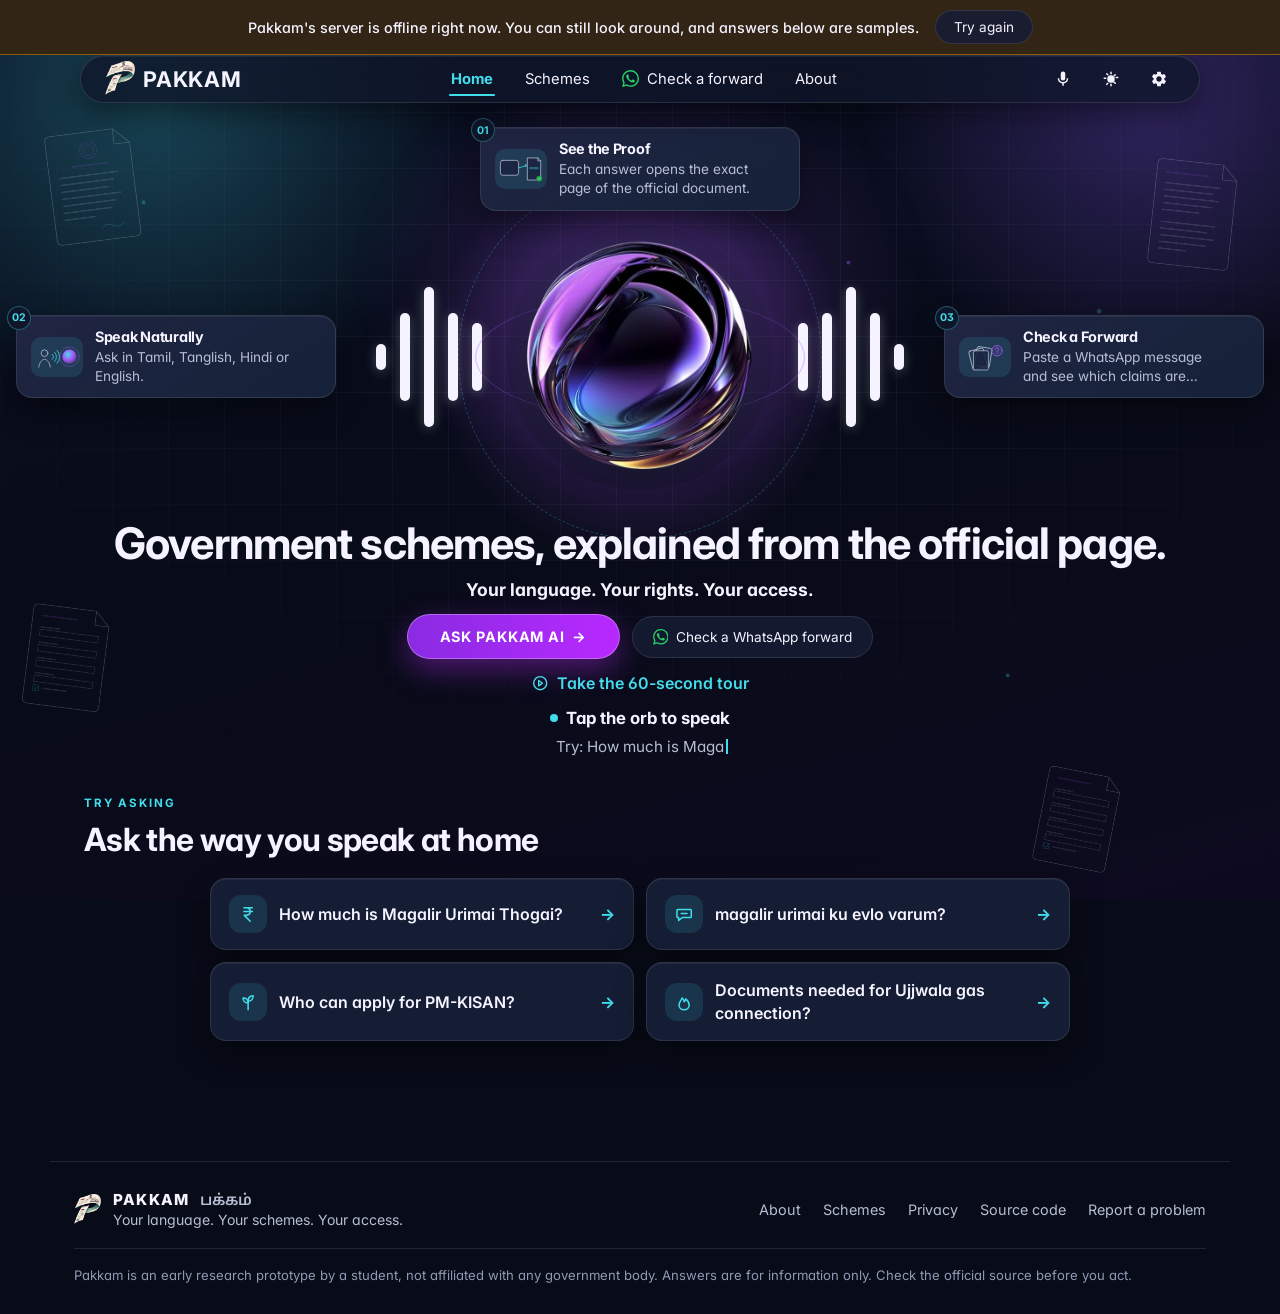
==== web/index.html @ 020532be "Illustrations from Figma: Schemes page art and an animated About story - New Figma file 'Pakkam Illu" ====
<!-- frontend/index.html -->
<!DOCTYPE html>
<html lang="en" data-theme="dark">
<head>
  <meta charset="UTF-8" />
  <meta name="viewport" content="width=device-width, initial-scale=1.0" />
  <title data-i18n-title="home.documentTitle">PAKKAM — Government Services, Simplified for Everyone</title>
  <meta name="description" content="Ask about Tamil Nadu and central welfare schemes in Tamil, Hindi or English, by voice or text. Every answer shows the page of the official government document it comes from." />
  <meta name="theme-color" content="#0A1024" media="(prefers-color-scheme: dark)" />
  <meta name="theme-color" content="#E6F0F3" media="(prefers-color-scheme: light)" />
  <meta property="og:type" content="website" />
  <meta property="og:site_name" content="Pakkam" />
  <meta property="og:title" content="Pakkam — welfare schemes, explained from the official page" />
  <meta property="og:description" content="Ask in Tamil, Hindi or English. Every answer shows the page of the official document. If the documents don't say it, Pakkam says so." />
  <meta property="og:url" content="https://pakkam-alpha.vercel.app/" />
  <meta property="og:image" content="https://pakkam-alpha.vercel.app/assets/og.jpg" />
  <meta property="og:image:width" content="1200" />
  <meta property="og:image:height" content="630" />
  <meta name="twitter:card" content="summary_large_image" />
  <link rel="icon" href="./assets/favicon-32.png" sizes="32x32" type="image/png" />
  <link rel="apple-touch-icon" href="./assets/apple-touch-icon.png" />
  <link rel="manifest" href="./manifest.webmanifest" />
  <link rel="preconnect" href="https://fonts.googleapis.com" />
  <link rel="preconnect" href="https://fonts.gstatic.com" crossorigin />
  <link rel="stylesheet" media="print" onload="this.media='all'" href="https://fonts.googleapis.com/css2?family=Inter:wght@400;500;600;700;800&family=Noto+Sans+Tamil:wght@400;500;600;700&family=Noto+Sans+Devanagari:wght@400;500;600;700&display=swap" />
  <link rel="preload" as="image" href="./assets/images/dark-orb.webp" />
  <link rel="stylesheet" href="./Styles/global.css" />
</head>
<body>
  <p id="orb-live" class="sr-only" aria-live="polite" aria-atomic="true"></p>
  <a class="skip-link" href="#content" data-i18n="a11y.skip">Skip to content</a>

  <!-- ========================================================================
       COMPACT GLASSMORPHIC CAPSULE NAVBAR
       ======================================================================== -->
  <div class="bg-layer" aria-hidden="true">
    <span class="bg-glow bg-glow--a"></span>
    <span class="bg-glow bg-glow--b"></span>
    <span class="bg-glow bg-glow--c"></span>
    <span class="bg-glow bg-glow--d"></span>
    <span class="bg-grid"></span>
    <canvas id="bg-pages"></canvas>
  </div>

  <header class="navbar-wrapper">
    <nav class="navbar-capsule" aria-label="Primary Navigation" data-i18n-aria="nav.aria">
      <!-- Left: Provided Ribbon P PNG + Bold Arial PAKKAM -->
      <a href="#home" class="brand-logo" data-nav="home">
        <img src="./assets/images/logo.webp" width="25" height="28" alt="Pakkam Emblem" class="brand-logo__img" />
        <span class="brand-logo__text">PAKKAM</span>
      </a>

      <!-- Center: Navigation Items + Language Dropdown -->
      <ul class="nav-links" id="nav-links">
        <li><button class="nav-item active" data-nav="home" data-i18n="nav.home">Home</button></li>
        <li><button class="nav-item" data-nav="schemes" data-i18n="nav.schemes">Schemes</button></li>
        <li><button class="nav-item nav-wa" data-nav="shield"><svg class="wa-icon" viewBox="0 0 24 24" aria-hidden="true"><path fill="#25D366" d="M17.472 14.382c-.297-.149-1.758-.867-2.03-.967-.273-.099-.471-.148-.67.15-.197.297-.767.966-.94 1.164-.173.199-.347.223-.644.075-.297-.15-1.255-.463-2.39-1.475-.883-.788-1.48-1.761-1.653-2.059-.173-.297-.018-.458.13-.606.134-.133.298-.347.446-.52.149-.174.198-.298.298-.497.099-.198.05-.371-.025-.52-.075-.149-.669-1.612-.916-2.207-.242-.579-.487-.5-.669-.51-.173-.008-.371-.01-.57-.01-.198 0-.52.074-.792.372-.272.297-1.04 1.016-1.04 2.479 0 1.462 1.065 2.875 1.213 3.074.149.198 2.096 3.2 5.077 4.487.709.306 1.262.489 1.694.625.712.227 1.36.195 1.871.118.571-.085 1.758-.719 2.006-1.413.248-.694.248-1.289.173-1.413-.074-.124-.272-.198-.57-.347m-5.421 7.403h-.004a9.87 9.87 0 01-5.031-1.378l-.361-.214-3.741.982.998-3.648-.235-.374a9.86 9.86 0 01-1.51-5.26c.001-5.45 4.436-9.884 9.888-9.884 2.64 0 5.122 1.03 6.988 2.898a9.825 9.825 0 012.893 6.994c-.003 5.45-4.437 9.884-9.885 9.884m8.413-18.297A11.815 11.815 0 0012.05 0C5.495 0 .16 5.335.157 11.892c0 2.096.547 4.142 1.588 5.945L.057 24l6.305-1.654a11.882 11.882 0 005.683 1.448h.005c6.554 0 11.89-5.335 11.893-11.893a11.821 11.821 0 00-3.48-8.413Z"/></svg><span data-i18n="nav.shield">Check a forward</span></button></li>
        <li><button class="nav-item" data-nav="about" data-i18n="nav.about">About</button></li>
      </ul>

      <!-- Right: Voice Trigger & Theme Toggle -->
      <div class="nav-actions">
        <button id="nav-mic-btn" class="icon-btn" title="Open Voice Assistant" aria-label="Voice Assistant" data-i18n-title="assistant.shortcut" data-i18n-aria="assistant.shortcut">
          <svg viewBox="0 0 24 24">
            <path d="M12 14a3 3 0 0 0 3-3V5a3 3 0 0 0-6 0v6a3 3 0 0 0 3 3zm5-3a5 5 0 0 1-10 0H5a7 7 0 0 0 6 6.92V21h2v-3.08A7 7 0 0 0 19 11h-2z"/>
          </svg>
        </button>
        <button id="theme-toggle-btn" class="icon-btn" title="Switch Dark/Light Theme" aria-label="Toggle Theme" data-i18n-title="settings.switchTheme" data-i18n-aria="settings.switchTheme">
          <svg id="theme-icon-svg" viewBox="0 0 24 24">
            <path d="M12 7a5 5 0 1 0 0 10 5 5 0 0 0 0-10zm0-5a1 1 0 0 1 1 1v2a1 1 0 1 1-2 0V3a1 1 0 0 1 1-1zm0 16a1 1 0 0 1 1 1v2a1 1 0 1 1-2 0v-2a1 1 0 0 1 1-1zm9-7h-2a1 1 0 1 1 0-2h2a1 1 0 1 1 0 2zM5 12H3a1 1 0 1 1 0-2h2a1 1 0 1 1 0 2zm13.36-6.36a1 1 0 0 1 0 1.41l-1.41 1.41a1 1 0 1 1-1.41-1.41l1.41-1.41a1 1 0 0 1 1.41 0zM8.46 16.95a1 1 0 0 1 0 1.41l-1.41 1.41a1 1 0 1 1-1.41-1.41l1.41-1.41a1 1 0 0 1 1.41 0zm9.9 1.41a1 1 0 0 1-1.41 0l-1.41-1.41a1 1 0 1 1 1.41-1.41l1.41 1.41a1 1 0 0 1 0 1.41zM8.46 7.05a1 1 0 0 1-1.41 0L5.64 5.64a1 1 0 0 1 1.41-1.41l1.41 1.41a1 1 0 0 1 0 1.41z"/>
          </svg>
        </button>
        <button id="nav-toggle" class="icon-btn nav-toggle" type="button" aria-expanded="false" aria-controls="nav-links" aria-label="Menu" data-i18n-aria="nav.menu">
          <span class="burger" aria-hidden="true"><span></span><span></span><span></span></span>
        </button>
        <button class="icon-btn" data-nav="settings" title="Settings" aria-label="Settings" data-i18n-title="settings.title" data-i18n-aria="settings.title">
          <svg viewBox="0 0 24 24">
            <path d="M19.14 12.94c.04-.3.06-.61.06-.94 0-.32-.02-.64-.07-.94l2.03-1.58a.49.49 0 0 0 .12-.61l-1.92-3.32a.488.488 0 0 0-.59-.22l-2.39.96c-.5-.38-1.03-.7-1.62-.94l-.36-2.54a.484.484 0 0 0-.48-.41h-3.84c-.24 0-.43.17-.47.41l-.36 2.54c-.59.24-1.13.57-1.62.94l-2.39-.96c-.22-.08-.47 0-.59.22L2.74 8.87c-.12.21-.08.47.12.61l2.03 1.58c-.05.3-.09.63-.09.94s.02.64.07.94l-2.03 1.58a.49.49 0 0 0-.12.61l1.92 3.32c.12.22.37.29.59.22l2.39-.96c.5.38 1.03.7 1.62.94l.36 2.54c.05.24.24.41.48.41h3.84c.24 0 .44-.17.47-.41l.36-2.54c.59-.24 1.13-.56 1.62-.94l2.39.96c.22.08.47 0 .59-.22l1.92-3.32c.12-.22.07-.47-.12-.61l-2.01-1.58zM12 15.6c-1.98 0-3.6-1.62-3.6-3.6s1.62-3.6 3.6-3.6 3.6 1.62 3.6 3.6-1.62 3.6-3.6 3.6z"/>
          </svg>
        </button>
      </div>
    </nav>
  </header>

  <!-- ========================================================================
       PAGE 01: MASTER HOMEPAGE (DARK & LIGHT REFERENCE MATCH)
       ======================================================================== -->
  <span id="content" tabindex="-1"></span>
  <main id="page-home" class="page-section active">
    <div class="hero-stage">
      
      <!-- 01: Top Feature Callout -->
      <a href="#assistant" class="feature-callout callout-01" data-nav="assistant">
          <span class="feature-badge">01</span>
          <span class="feature-icon"><svg class="scene-art scene-mini" viewBox="0 0 200 140" aria-hidden="true">
  <g class="sc-line"><rect x="14" y="34" width="76" height="62" rx="10" class="sc-fill"/></g>
  <g class="sc-soft"><path d="M26 52h50M26 62h42M26 72h48M26 82h30"/></g>
  <path d="M92 64c14 0 18-8 30-8" class="sc-cyan sc-arrow"/><path d="M118 51l6 5-7 4" class="sc-cyan"/>
  <g class="sc-line"><path d="M128 24h42l12 12v80h-54z" class="sc-fill"/><path d="M170 24v12h12"/></g>
  <rect x="134" y="62" width="40" height="9" rx="2" class="sc-mark"/>
  <g class="sc-soft"><path d="M136 46h36M136 54h30M136 80h36M136 88h24M136 96h32"/></g>
  <circle cx="176" cy="110" r="12" class="sc-good"/><path d="m170 110 4 4 8-8" class="sc-good-tick"/>
</svg></span>
          <div class="feature-text"><h3 class="feature-title" data-i18n="feature.01">Understand Documents</h3>
          <p data-i18n="feature.01body">Turn complex government PDFs into simple explanations.</p></div>
          <span class="feature-go"><svg class="ui-icon" viewBox="0 0 24 24" fill="none" stroke="currentColor" stroke-width="1.8" stroke-linecap="round" stroke-linejoin="round" aria-hidden="true"><path d="M5 12h14M13 6l6 6-6 6"/></svg></span>
        </a>

      <!-- Center Zone: 02 Callout + Symmetric Waveform + Theme Orb + 03 Callout -->
      <div class="orb-showcase-grid">
        <!-- 02: Left Feature Callout -->
        <a href="#assistant" class="feature-callout callout-02" data-nav="assistant">
          <span class="feature-badge">02</span>
          <span class="feature-icon"><svg class="scene-art scene-mini" viewBox="0 0 200 140" aria-hidden="true">
  <g class="sc-line"><circle cx="48" cy="54" r="14"/><path d="M24 112c3-20 13-32 24-32s21 12 24 32"/></g>
  <g class="sc-cyan"><path d="M80 58a14 14 0 0 1 0 22M90 50a26 26 0 0 1 0 38M100 42a38 38 0 0 1 0 54"/></g>
  <defs><radialGradient id="scOrbMini02" cx="40%" cy="35%" r="70%"><stop offset="0" stop-color="var(--accent-cyan)"/><stop offset="0.55" stop-color="var(--accent-2)"/><stop offset="1" stop-color="var(--accent-2)" stop-opacity="0.2"/></radialGradient></defs>
  <circle cx="152" cy="69" r="30" fill="url(#scOrbMini02)" class="sc-orb"/><circle cx="152" cy="69" r="40" class="sc-accent sc-dash"/>
</svg></span>
          <div class="feature-text"><h3 class="feature-title" data-i18n="feature.02">Speak Naturally</h3>
            <p data-i18n="feature.02body">Ask questions in Tamil, Hindi or English.</p></div>
          <span class="feature-go"><svg class="ui-icon" viewBox="0 0 24 24" fill="none" stroke="currentColor" stroke-width="1.8" stroke-linecap="round" stroke-linejoin="round" aria-hidden="true"><path d="M5 12h14M13 6l6 6-6 6"/></svg></span>
        </a>

        <!-- Central Voice Orb & Symmetric Waveform -->
        <div id="hero-orb-assembly" class="orb-waveform-assembly">
          <div class="waveform-wing" aria-hidden="true">
            <span class="wave-bar b-xs"></span>
            <span class="wave-bar b-md"></span>
            <span class="wave-bar b-lg"></span>
            <span class="wave-bar b-md"></span>
            <span class="wave-bar b-sm"></span>
          </div>

          <p class="thought-bubble" aria-hidden="true"></p>
          <div id="hero-orb-trigger" class="central-orb-container" role="button" tabindex="0" aria-label="Activate Pakkam Voice Assistant" data-i18n-aria="assistant.shortcut">
            <span class="orb-halo" aria-hidden="true"></span><span class="orb-ring orb-ring--a" aria-hidden="true"></span><span class="orb-ring orb-ring--b" aria-hidden="true"></span>
            <img id="hero-orb-img" src="./assets/images/dark-orb.webp" alt="Pakkam Voice Orb" class="central-orb-img" />
          </div>

          <div class="waveform-wing" aria-hidden="true">
            <span class="wave-bar b-sm"></span>
            <span class="wave-bar b-md"></span>
            <span class="wave-bar b-lg"></span>
            <span class="wave-bar b-md"></span>
            <span class="wave-bar b-xs"></span>
          </div>
        </div>

        <!-- 03: Right Feature Callout -->
        <a href="#shield" class="feature-callout callout-03" data-nav="shield">
          <span class="feature-badge">03</span>
          <span class="feature-icon"><svg class="scene-art scene-mini" viewBox="0 0 200 140" aria-hidden="true">
  <g class="sc-line"><rect x="40" y="38" width="62" height="80" rx="6" transform="rotate(-14 71 78)"/><rect x="62" y="30" width="62" height="80" rx="6" transform="rotate(9 93 70)"/><rect x="52" y="44" width="62" height="80" rx="6" class="sc-fill"/></g>
  <g class="sc-soft"><path d="M62 62h40M62 72h34M62 82h40M62 92h26M62 102h36"/></g>
  <circle cx="150" cy="44" r="22" class="sc-accent sc-fill2"/><path d="M143 38a7 7 0 1 1 9 7c-2 1-2 3-2 5M150 56v.5" class="sc-accent"/>
</svg></span>
          <div class="feature-text"><h3 class="feature-title" data-i18n="feature.03">Trust Your Information</h3>
            <p data-i18n="feature.03body">Explore answers supported by official documents and references.</p></div>
          <span class="feature-go"><svg class="ui-icon" viewBox="0 0 24 24" fill="none" stroke="currentColor" stroke-width="1.8" stroke-linecap="round" stroke-linejoin="round" aria-hidden="true"><path d="M5 12h14M13 6l6 6-6 6"/></svg></span>
        </a>
      </div>

      <!-- Hero Copy & CTA -->
      <div class="hero-copy">
        <h1 class="hero-title">
          <span data-i18n="home.title">Government schemes, explained from the official page.</span>
        </h1>
        <p class="hero-subtitle" data-i18n="home.subtitle">Your language. Your rights. Your access.</p>
        <div class="hero-actions">
          <button id="cta-ask-pakkam" class="cta-button">
            <span data-i18n="home.ask">ASK PAKKAM AI</span>
            <span aria-hidden="true">→</span>
          </button>
          <button class="chip-btn hero-secondary" type="button" data-nav="shield"><svg class="wa-icon" viewBox="0 0 24 24" aria-hidden="true"><path fill="#25D366" d="M17.472 14.382c-.297-.149-1.758-.867-2.03-.967-.273-.099-.471-.148-.67.15-.197.297-.767.966-.94 1.164-.173.199-.347.223-.644.075-.297-.15-1.255-.463-2.39-1.475-.883-.788-1.48-1.761-1.653-2.059-.173-.297-.018-.458.13-.606.134-.133.298-.347.446-.52.149-.174.198-.298.298-.497.099-.198.05-.371-.025-.52-.075-.149-.669-1.612-.916-2.207-.242-.579-.487-.5-.669-.51-.173-.008-.371-.01-.57-.01-.198 0-.52.074-.792.372-.272.297-1.04 1.016-1.04 2.479 0 1.462 1.065 2.875 1.213 3.074.149.198 2.096 3.2 5.077 4.487.709.306 1.262.489 1.694.625.712.227 1.36.195 1.871.118.571-.085 1.758-.719 2.006-1.413.248-.694.248-1.289.173-1.413-.074-.124-.272-.198-.57-.347m-5.421 7.403h-.004a9.87 9.87 0 01-5.031-1.378l-.361-.214-3.741.982.998-3.648-.235-.374a9.86 9.86 0 01-1.51-5.26c.001-5.45 4.436-9.884 9.888-9.884 2.64 0 5.122 1.03 6.988 2.898a9.825 9.825 0 012.893 6.994c-.003 5.45-4.437 9.884-9.885 9.884m8.413-18.297A11.815 11.815 0 0012.05 0C5.495 0 .16 5.335.157 11.892c0 2.096.547 4.142 1.588 5.945L.057 24l6.305-1.654a11.882 11.882 0 005.683 1.448h.005c6.554 0 11.89-5.335 11.893-11.893a11.821 11.821 0 00-3.48-8.413Z"/></svg><span data-i18n="home.shield">Check a WhatsApp forward</span></button>
        </div>
        <button id="tour-start" class="tour-link text-link" type="button"><svg class="ui-icon" viewBox="0 0 24 24" fill="none" stroke="currentColor" stroke-width="1.8" stroke-linecap="round" stroke-linejoin="round" aria-hidden="true"><circle cx="12" cy="12" r="8.5"/><path d="m10 8.5 5 3.5-5 3.5z"/></svg><span data-i18n="tour.start">Take the 60-second tour</span></button>
        <div class="hero-chips">
          <button type="button" class="hero-chip" data-nav="assistant"><svg class="ui-icon" viewBox="0 0 24 24" fill="none" stroke="currentColor" stroke-width="1.8" stroke-linecap="round" stroke-linejoin="round" aria-hidden="true"><path d="M7 3.5h7l4 4v13H7z"/><path d="M14 3.5v4h4M9.5 12h6M9.5 15.5h4"/></svg><span data-i18n="feature.01">See the Proof</span></button>
          <button type="button" class="hero-chip" data-nav="assistant"><svg class="ui-icon" viewBox="0 0 24 24" fill="none" stroke="currentColor" stroke-width="1.8" stroke-linecap="round" stroke-linejoin="round" aria-hidden="true"><rect x="9" y="3" width="6" height="11" rx="3"/><path d="M5.5 11a6.5 6.5 0 0 0 13 0M12 17.5V21M8.5 21h7"/></svg><span data-i18n="feature.02">Speak Naturally</span></button>
          <button type="button" class="hero-chip" data-nav="shield"><svg class="ui-icon" viewBox="0 0 24 24" fill="none" stroke="currentColor" stroke-width="1.8" stroke-linecap="round" stroke-linejoin="round" aria-hidden="true"><path d="M12 3.5 19 6v5.5c0 4.3-2.9 7.7-7 9-4.1-1.3-7-4.7-7-9V6z"/><path d="m9 12 2.2 2.2L15.5 10"/></svg><span data-i18n="feature.03">No Page, No Answer</span></button>
        </div>
        <div id="home-convo" class="home-convo">
          <p class="orb-label" data-orb-label data-i18n="orb.idle">Tap the orb to speak</p>
          <p class="thought-line" data-orb="home" aria-hidden="true"></p>
          <p id="home-status" class="home-status status-pill" data-i18n="home.tapOrb">Tap the orb and ask your question</p>
          <p id="home-heard" class="home-heard"></p>
          <div id="home-answer" class="home-answer glass-panel" aria-live="polite" hidden></div>
        </div>
      </div>

    </div>
    <section class="home-band" aria-labelledby="try-title">
      <div class="band-head">
        <p class="hero-eyebrow" data-i18n="home.tryLabel">TRY ASKING</p>
        <h2 id="try-title" data-i18n="home.tryTitle">Ask the way you speak at home</h2>
      </div>
      <div id="home-examples" class="example-grid"></div>
    </section>
  </main>

  <!-- ========================================================================
       PAGE 02: AI VOICE ASSISTANT (CONVERSATIONAL RAG + GNANI VOICE)
       ======================================================================== -->
  <section id="page-assistant" class="page-section">
    <div class="assistant-layout">
      <!-- Left Voice Orb Control Card -->
      <aside class="glass-panel orb-dock">
        <div id="assistant-orb-assembly" class="orb-waveform-assembly">
          <p class="thought-bubble" aria-hidden="true"></p>
          <div id="assistant-mic-orb" class="central-orb-container" title="Click to Speak">
          <span class="orb-halo" aria-hidden="true"></span><span class="orb-ring orb-ring--a" aria-hidden="true"></span><span class="orb-ring orb-ring--b" aria-hidden="true"></span>
            <img class="central-orb-img theme-bound-orb" src="./assets/images/dark-orb.webp" alt="Voice Assistant Orb" />
          </div>
        </div>
          <p id="voice-status-label" class="status-pill" data-i18n="assistant.tap">Tap Orb to Speak</p>
        <p class="thought-line" data-orb="chat" aria-hidden="true"></p>
        <p id="live-transcript-preview" class="live-transcript">
          <span data-i18n="assistant.languages">Supports Tamil, Hindi & English</span>
        </p>
        <div id="voice-lang-chips" class="voice-lang-chips" role="group" data-i18n-aria="language.aria"></div>
        <label class="switch"><input type="checkbox" class="conv-mode-input" /><span class="switch-track" aria-hidden="true"><span class="switch-thumb"></span></span><span class="switch-label" data-i18n="conv.short">Conversation mode</span></label>
        <button id="stop-audio-btn" class="chip-btn" style="display: none;" data-i18n="assistant.stop">⏹ Stop Audio Playback</button>
      </aside>

      <!-- Right Conversational Thread -->
      <div class="glass-panel chat-viewport">
        <label class="switch read-aloud"><input type="checkbox" id="read-aloud-toggle" /><span class="switch-track" aria-hidden="true"><span class="switch-thumb"></span></span><span class="switch-label" data-i18n="easy.readAloud">Read answers aloud</span></label>
        <div id="chat-messages" class="chat-messages">
          <div class="chat-bubble ai">
            <strong data-i18n="assistant.name">Pakkam AI</strong><br />
            <span data-i18n="assistant.welcome">Ask about a government service, document or official procedure in Tamil, Hindi or English.</span>
            <div id="welcome-chips" class="citation-pills welcome-chips"></div>
          </div>
        </div>

        <button type="button" id="jump-latest" class="jump-latest" hidden><span data-i18n="chat.latest">Jump to latest</span> ↓</button>
        <form id="chat-form" class="chat-composer">
          <button type="button" id="composer-mic" class="composer-mic" aria-label="Speak your question" data-i18n-aria="composer.mic"><svg class="ui-icon" viewBox="0 0 24 24" fill="none" stroke="currentColor" stroke-width="1.8" stroke-linecap="round" stroke-linejoin="round" aria-hidden="true"><rect x="9" y="3" width="6" height="11" rx="3"/><path d="M5.5 11a6.5 6.5 0 0 0 13 0M12 17.5V21M8.5 21h7"/></svg></button>
          <input
            type="text"
            id="chat-input"
            class="input-pill"
            placeholder="Type your question in Tamil, Hindi, or English..."
            data-i18n-placeholder="assistant.placeholder"
            autocomplete="off"
            required
          />
          <button type="button" id="composer-stop" class="composer-stop" aria-label="Stop speaking" data-i18n-aria="composer.stop" title="Stop speaking"><svg class="ui-icon" viewBox="0 0 24 24" fill="none" stroke="currentColor" stroke-width="1.8" stroke-linecap="round" stroke-linejoin="round" aria-hidden="true"><rect x="6.5" y="6.5" width="11" height="11" rx="2"/></svg></button>
          <button type="submit" class="cta-button composer-send"><span data-i18n="common.send">Send</span><svg class="ui-icon" viewBox="0 0 24 24" fill="none" stroke="currentColor" stroke-width="2" stroke-linecap="round" stroke-linejoin="round" aria-hidden="true"><path d="M5 12h14M13 6l6 6-6 6"/></svg></button>
        </form>
      </div>
    </div>
  </section>

  <!-- ========================================================================
       RUMOUR SHIELD: is this WhatsApp forward true? (POST /check-forward)
       ======================================================================== -->
  <section id="page-shield" class="page-section">
    <div class="page-header">
      <div>
        <p class="hero-eyebrow" data-i18n="shield.eyebrow">RUMOUR SHIELD</p>
        <h1 class="shield-heading"><svg class="wa-icon" viewBox="0 0 24 24" aria-hidden="true"><path fill="#25D366" d="M17.472 14.382c-.297-.149-1.758-.867-2.03-.967-.273-.099-.471-.148-.67.15-.197.297-.767.966-.94 1.164-.173.199-.347.223-.644.075-.297-.15-1.255-.463-2.39-1.475-.883-.788-1.48-1.761-1.653-2.059-.173-.297-.018-.458.13-.606.134-.133.298-.347.446-.52.149-.174.198-.298.298-.497.099-.198.05-.371-.025-.52-.075-.149-.669-1.612-.916-2.207-.242-.579-.487-.5-.669-.51-.173-.008-.371-.01-.57-.01-.198 0-.52.074-.792.372-.272.297-1.04 1.016-1.04 2.479 0 1.462 1.065 2.875 1.213 3.074.149.198 2.096 3.2 5.077 4.487.709.306 1.262.489 1.694.625.712.227 1.36.195 1.871.118.571-.085 1.758-.719 2.006-1.413.248-.694.248-1.289.173-1.413-.074-.124-.272-.198-.57-.347m-5.421 7.403h-.004a9.87 9.87 0 01-5.031-1.378l-.361-.214-3.741.982.998-3.648-.235-.374a9.86 9.86 0 01-1.51-5.26c.001-5.45 4.436-9.884 9.888-9.884 2.64 0 5.122 1.03 6.988 2.898a9.825 9.825 0 012.893 6.994c-.003 5.45-4.437 9.884-9.885 9.884m8.413-18.297A11.815 11.815 0 0012.05 0C5.495 0 .16 5.335.157 11.892c0 2.096.547 4.142 1.588 5.945L.057 24l6.305-1.654a11.882 11.882 0 005.683 1.448h.005c6.554 0 11.89-5.335 11.893-11.893a11.821 11.821 0 00-3.48-8.413Z"/></svg><span data-i18n="shield.title">Is this WhatsApp forward true?</span></h1>
        <p class="page-intro" data-i18n="shield.intro">Paste the message. Pakkam checks every claim against the official government documents and points out scam signs.</p>
      </div>
    </div>
    <div class="glass-panel shield-panel">
      <form id="shield-form" class="shield-form">
        <textarea id="shield-input" class="shield-input" rows="5" maxlength="1500" required data-i18n-placeholder="shield.placeholder" placeholder="Paste the WhatsApp message here"></textarea>
        <div class="shield-actions">
          <button type="button" class="chip-btn" id="shield-paste" data-i18n="shield.paste">Paste from WhatsApp</button>
          <button type="button" class="chip-btn ghost-btn" id="shield-example" data-i18n="shield.example">Try an example</button>
          <button type="submit" class="cta-button" id="shield-check" data-i18n="shield.check">Check it</button>
        </div>
      </form>
      <p id="shield-status" class="document-status" role="status" aria-live="polite"></p>
      <div id="shield-result" class="shield-result"></div>
    </div>
  </section>

  <!-- ========================================================================
       PAGE 03: GOVERNMENT SCHEME EXPLORER
       ======================================================================== -->
  <section id="page-schemes" class="page-section">
    <div class="page-header">
      <div>
        <p class="hero-eyebrow" data-i18n="schemes.eyebrow">PUBLIC INFORMATION DIRECTORY</p>
        <h1 data-i18n="schemes.title">Government Scheme Explorer</h1>
        <p class="page-intro" data-i18n="schemes.intro">Search available scheme information and review eligibility details.</p>
        <p id="schemes-summary" class="schemes-summary"></p>
      </div>
      <div class="schemes-side">
        <figure class="art-picture schemes-hero"><img src="./assets/art/schemes-hero.webp" width="1200" height="675" loading="lazy" decoding="async" alt="Illustration: a woman and an elderly man at a ration shop counter on a Tamil Nadu street." data-i18n-alt="alt.schemesHero" /></figure>
        <input type="search" id="scheme-search-input" class="input-pill" placeholder="Search schemes..." data-i18n-placeholder="schemes.search" />
      </div>
    </div>

    <div class="schemes-body">
      <div class="schemes-main">
        <div id="scheme-filters" class="scheme-filters" role="group" aria-label="Filter schemes"></div>
        <div id="scheme-banner" class="scheme-banner" aria-live="polite" hidden></div>
        <div id="schemes-grid" class="scheme-card-grid"></div>
      </div>
      <aside class="schemes-guide" aria-labelledby="guide-title">
        <h2 id="guide-title" data-i18n="guide.title">How to use this list</h2>
        <ol>
          <li><span class="guide-art" data-art="step-pick"></span><div><h3 data-i18n="guide.1">Pick a scheme</h3><p data-i18n="guide.1b">Use the tabs, or search by name.</p></div></li>
          <li><span class="guide-art" data-art="step-read"></span><div><h3 data-i18n="guide.2">Read the key facts</h3><p data-i18n="guide.2b">The amount and who can apply, each with the page it comes from.</p></div></li>
          <li><span class="guide-art" data-art="step-open"></span><div><h3 data-i18n="guide.3">Open the official page</h3><p data-i18n="guide.3b">Check it yourself in the government document.</p></div></li>
        </ol>
      </aside>
    </div>
  </section>



  <!-- ========================================================================
       PAGE 06: SETTINGS
       ======================================================================== -->
  <section id="page-settings" class="page-section">
    <div class="page-header">
      <div>
        <p class="hero-eyebrow" data-i18n="settings.eyebrow">PREFERENCES & ACCESSIBILITY</p>
        <h1 data-i18n="settings.title">Application Settings</h1>
      </div>
    </div>
    <div class="settings-grid">
      <article class="glass-panel settings-card">
        <h2><span data-i18n="set.langTitle">Language & theme</span></h2>
        <div class="setting-row setting-col"><span class="setting-name" data-i18n="set.siteLang">Language of the site</span>
          <div class="segmented lang-buttons" id="setting-lang" role="group"><button type="button" class="chip-btn" data-lang="en-IN">English</button><button type="button" class="chip-btn" data-lang="ta-IN">தமிழ்</button><button type="button" class="chip-btn" data-lang="hi-IN">हिन्दी</button></div></div>
        <div class="setting-row"><span class="setting-name" data-i18n="settings.theme">Appearance theme</span>
          <div class="segmented" id="setting-theme" role="group"><button type="button" class="chip-btn" data-theme-choice="dark" data-i18n="set.dark">Dark</button><button type="button" class="chip-btn" data-theme-choice="light" data-i18n="set.light">Light</button></div></div>
      </article>
      <article class="glass-panel settings-card">
        <h2><span data-i18n="set.voiceTitle">Voice & speech</span></h2>
        <label class="switch"><input type="checkbox" id="setting-autoplay-tts" /><span class="switch-track" aria-hidden="true"><span class="switch-thumb"></span></span><span class="switch-label" data-i18n="settings.autoplay">Auto-play voice responses</span></label>
        <div class="setting-row"><span class="setting-name" data-i18n="set.speed">Speaking speed</span>
          <div class="segmented" id="setting-speed" role="group"><button type="button" class="chip-btn" data-speed="1" data-i18n="set.normal">Normal</button><button type="button" class="chip-btn" data-speed="0.85" data-i18n="set.slow">Slow</button></div></div>
        <div class="setting-row setting-col"><span class="setting-name" data-i18n="set.voiceLang">Language you speak in</span><div class="voice-lang-chips settings-voice-chips"></div></div>
        <label class="switch"><input type="checkbox" class="conv-mode-input" /><span class="switch-track" aria-hidden="true"><span class="switch-thumb"></span></span><span class="switch-label" data-i18n="conv.mode">Conversation mode: keep listening after each answer</span></label>
      </article>
      <article class="glass-panel settings-card">
        <h2><span data-i18n="set.readTitle">Reading & accessibility</span></h2>
        <p class="setting-help" data-i18n="set.easyHelp">Bigger text and buttons, slower voice, and a simpler home page.</p>
        <label class="switch"><input type="checkbox" id="setting-easy" /><span class="switch-track" aria-hidden="true"><span class="switch-thumb"></span></span><span class="switch-label" data-i18n="set.easy">Easy mode for elders</span></label>
        <div class="setting-row"><span class="setting-name" data-i18n="set.textSize">Text size</span>
          <div class="segmented" id="setting-size" role="group"><button type="button" class="chip-btn" data-size="100">A</button><button type="button" class="chip-btn" data-size="112">A+</button><button type="button" class="chip-btn" data-size="125">A++</button></div></div>
        <div class="setting-row"><span class="setting-name" data-i18n="set.bg">Background</span>
          <div class="segmented" id="setting-bg" role="group"><button type="button" class="chip-btn" data-bg-choice="minimal" data-i18n="set.bgMinimal">Minimal</button><button type="button" class="chip-btn" data-bg-choice="balanced" data-i18n="set.bgBalanced">Balanced</button><button type="button" class="chip-btn" data-bg-choice="ambient" data-i18n="set.bgAmbient">Ambient</button></div></div>
        <label class="switch"><input type="checkbox" id="setting-calm" /><span class="switch-track" aria-hidden="true"><span class="switch-thumb"></span></span><span class="switch-label" data-i18n="set.calm">Reduce animations</span></label>
      </article>
      <article class="glass-panel settings-card">
        <h2><span data-i18n="set.privacyTitle">Privacy & data</span></h2>
        <p class="setting-help" data-i18n="set.privacyHelp">Pakkam does not store your questions or voice on the server. Your history below stays only in this browser.</p>
        <label class="switch"><input type="checkbox" id="setting-phone" /><span class="switch-track" aria-hidden="true"><span class="switch-thumb"></span></span><span class="switch-label" data-i18n="set.phone">Phone-call voice test (8 kHz phone audio)</span></label>
        <button id="clear-history-btn" class="chip-btn danger" type="button" data-i18n="history.clear">Clear All History</button>
      </article>
      <article class="glass-panel settings-card settings-wide">
        <h2><span data-i18n="history.title">Conversation History</span></h2>
        <div id="history-list" class="history-list"></div>
      </article>
    </div>
  </section>

  <section id="page-about" class="page-section about-page">
    <header class="about-hero">
      <p class="about-word" aria-hidden="true" lang="ta">பக்கம்</p>
      <figure class="art-picture about-opening-pic"><img src="./assets/art/about-opening.webp" width="1000" height="750" loading="lazy" decoding="async" alt="Illustration: a grandfather and his grandchild looking at a phone together at home." data-i18n-alt="alt.aboutOpening" /></figure>
      <p class="hero-eyebrow" data-i18n="st.eyebrow">THE STORY BEHIND PAKKAM</p>
      <h1 data-i18n="st.title">It started with someone we love.</h1>
      <button id="about-listen" class="cta-button about-listen" type="button"><svg class="ui-icon" viewBox="0 0 24 24" fill="none" stroke="currentColor" stroke-width="1.8" stroke-linecap="round" stroke-linejoin="round" aria-hidden="true"><path d="M4 9.5h3.5L12 5.5v13l-4.5-4H4z"/><path d="M15.5 9a4 4 0 0 1 0 6M18 6.5a7.5 7.5 0 0 1 0 11"/></svg><span data-i18n="about.listen">Hear Pakkam explain itself</span><span class="listen-wave" aria-hidden="true"><i></i><i></i><i></i><i></i></span></button>
      <p id="about-listen-text" class="about-listen-text" hidden></p>
      <span class="scroll-cue" aria-hidden="true"></span>
    </header>

    <section class="story-scenes" aria-label="How Pakkam helps">
      <ol class="scene-row">
        <li class="scene reveal"><div class="scene-frame"><svg class="scene-art" viewBox="0 0 200 140" aria-hidden="true">
  <g class="sc-line"><rect x="40" y="38" width="62" height="80" rx="6" transform="rotate(-14 71 78)"/><rect x="62" y="30" width="62" height="80" rx="6" transform="rotate(9 93 70)"/><rect x="52" y="44" width="62" height="80" rx="6" class="sc-fill"/></g>
  <g class="sc-soft"><path d="M62 62h40M62 72h34M62 82h40M62 92h26M62 102h36"/></g>
  <circle cx="150" cy="44" r="22" class="sc-accent sc-fill2"/><path d="M143 38a7 7 0 1 1 9 7c-2 1-2 3-2 5M150 56v.5" class="sc-accent"/>
</svg></div><h3 data-i18n="sc.1t">The problem</h3><p data-i18n="sc.1">The rules are in long official papers that are hard to find and harder to read.</p></li>
        <li class="scene reveal"><div class="scene-frame"><svg class="scene-art" viewBox="0 0 200 140" aria-hidden="true">
  <g class="sc-line"><circle cx="48" cy="54" r="14"/><path d="M24 112c3-20 13-32 24-32s21 12 24 32"/></g>
  <g class="sc-cyan"><path d="M80 58a14 14 0 0 1 0 22M90 50a26 26 0 0 1 0 38M100 42a38 38 0 0 1 0 54"/></g>
  <defs><radialGradient id="scOrb" cx="40%" cy="35%" r="70%"><stop offset="0" stop-color="var(--accent-cyan)"/><stop offset="0.55" stop-color="var(--accent-2)"/><stop offset="1" stop-color="var(--accent-2)" stop-opacity="0.2"/></radialGradient></defs>
  <circle cx="152" cy="69" r="30" fill="url(#scOrb)" class="sc-orb"/><circle cx="152" cy="69" r="40" class="sc-accent sc-dash"/>
</svg></div><h3 data-i18n="sc.2t">Ask Pakkam</h3><p data-i18n="sc.2">Ask in your own language, by voice or by typing.</p></li>
        <li class="scene reveal"><div class="scene-frame"><svg class="scene-art" viewBox="0 0 200 140" aria-hidden="true">
  <g class="sc-line"><rect x="14" y="34" width="76" height="62" rx="10" class="sc-fill"/></g>
  <g class="sc-soft"><path d="M26 52h50M26 62h42M26 72h48M26 82h30"/></g>
  <path d="M92 64c14 0 18-8 30-8" class="sc-cyan sc-arrow"/><path d="M118 51l6 5-7 4" class="sc-cyan"/>
  <g class="sc-line"><path d="M128 24h42l12 12v80h-54z" class="sc-fill"/><path d="M170 24v12h12"/></g>
  <rect x="134" y="62" width="40" height="9" rx="2" class="sc-mark"/>
  <g class="sc-soft"><path d="M136 46h36M136 54h30M136 80h36M136 88h24M136 96h32"/></g>
  <circle cx="176" cy="110" r="12" class="sc-good"/><path d="m170 110 4 4 8-8" class="sc-good-tick"/>
</svg></div><h3 data-i18n="sc.3t">See the proof</h3><p data-i18n="sc.3">The answer points to the exact line on the official page.</p></li>
      </ol>
    </section>

    <article class="story">
      <div class="story-rail" aria-hidden="true"><span class="story-rail-fill"></span></div>
      <section class="chapter">
        <p class="chapter-n reveal">01 · <span data-i18n="st.c1">The conversation</span></p>
        <div class="chapter-art reveal" data-art="ch1"></div>
        <p class="reveal" data-i18n="st.p1">We often think of technology as something that makes life easier. Faster payments, instant information, services at our fingertips.</p>
        <p class="reveal" data-i18n="st.p2">But one day, I realised that not everyone experiences technology that way.</p>
        <p class="reveal" data-i18n="st.p3">I love my grandparents. During one of our conversations, my grandfather spoke about something that had been troubling him. Accessing government services wasn’t easy. Understanding government messages was a struggle, and navigating mobile applications and government portals felt like an entirely different world.</p>
        <p class="reveal" data-i18n="st.p4">The information existed. The services existed. But accessing them was another challenge altogether.</p>
        <p class="reveal story-strong" data-i18n="st.p5">And that conversation stayed with me.</p>
      </section>
      <section class="chapter">
        <p class="chapter-n reveal">02 · <span data-i18n="st.c2">The question</span></p>
        <div class="chapter-art reveal" data-art="ch2"></div>
        <h2 class="story-q reveal" data-i18n="st.h2">What if technology could speak their language?</h2>
        <p class="reveal" data-i18n="st.p6">A friend and I talked it through, and it came down to a simple question:</p>
        <blockquote class="story-quote reveal" data-i18n="st.q1">Why should someone struggle to understand a government document when technology could simply explain it to them?</blockquote>
        <p class="reveal" data-i18n="st.p7">What if an elderly person could ask a question in Tamil and receive an answer in Tamil, with the page of the official document shown right there?</p>
        <p class="reveal" data-i18n="st.p8">What if accessing information didn’t require knowing how to navigate complicated websites or understand official language?</p>
      </section>
      <section class="chapter">
        <p class="chapter-n reveal">03 · <span data-i18n="st.c3">How Pakkam was born</span></p>
        <div class="chapter-art reveal" data-art="ch3"></div>
        <p class="reveal" data-i18n="st.p9">We didn’t want to build another portal that people had to learn how to use.</p>
        <p class="story-big reveal" data-i18n="st.p10">We wanted to build something people could simply talk to.</p>
        <p class="reveal story-strong" data-i18n="st.p11">That’s how Pakkam was born.</p>
        <p class="reveal" data-i18n="st.p12">I began building an assistant that reads official scheme documents and answers questions in people’s own languages: Tamil, Hindi and English, with Tamil-English mixed typing too.</p>
        <p class="reveal" data-i18n="st.p13">An assistant that doesn’t just give an answer, but shows where that answer came from.</p>
        <p class="reveal" data-i18n="st.p14">And most importantly, one that knows when the documents don’t contain an answer, and says so rather than pretending to know.</p>
        <p class="reveal" data-i18n="st.p15">We started with the schemes we could check against official documents. There is more to cover, and we say so openly.</p>
      </section>
      <section class="chapter chapter-name">
        <p class="chapter-n reveal">04 · <span data-i18n="st.c4">The name</span></p>
        <div class="chapter-art reveal" data-art="ch4"></div>
        <h2 class="story-q reveal" data-i18n="st.h3">Why the name Pakkam?</h2>
        <div class="name-figure reveal">
          <p class="story-name"><span lang="ta">பக்கம்</span> — Pakkam. <span data-i18n="st.p16">A page in Tamil.</span></p>
        </div>
        <p class="reveal" data-i18n="st.p17">The name comes from the simplest part of our original idea.</p>
        <p class="reveal" data-i18n="st.p18">A government document is made of pages. Each page contains information that could affect someone’s life, but understanding it shouldn’t require specialist knowledge.</p>
        <p class="reveal story-strong" data-i18n="st.p19">We wanted to make every page easier to understand.</p>
      </section>
      <section class="chapter">
        <p class="chapter-n reveal">05 · <span data-i18n="st.c5">What it is for</span></p>
        <div class="chapter-art reveal" data-art="ch5"></div>
        <h2 class="story-q reveal" data-i18n="st.h4">More than an AI assistant.</h2>
        <p class="reveal" data-i18n="st.p20">Pakkam is about reducing the distance between people and the information they need: between a government scheme and the person who could benefit from it.</p>
        <p class="story-big reveal" data-i18n="st.p21">Because technology should adapt to people, not the other way around.</p>
      </section>
      <div class="story-sign reveal">
        <p class="story-brand">Pakkam <span lang="ta">பக்கம்</span></p>
        <p data-i18n="st.tag">Your language. Your schemes. Your access.</p>
        <p class="story-page" data-i18n="st.tag2">One page at a time.</p>
      </div>
    </article>

    <section class="about-block">
      <p class="hero-eyebrow reveal" data-i18n="ab.canEyebrow">WHAT IT DOES</p>
      <h2 class="reveal" data-i18n="ab.canTitle">What Pakkam can do</h2>
      <div class="cap-grid">
        <article class="cap-card reveal"><span class="cap-icon"><svg class="ui-icon" viewBox="0 0 24 24" fill="none" stroke="currentColor" stroke-width="1.8" stroke-linecap="round" stroke-linejoin="round" aria-hidden="true"><rect x="9" y="3" width="6" height="11" rx="3"/><path d="M5.5 11a6.5 6.5 0 0 0 13 0M12 17.5V21M8.5 21h7"/></svg></span><h3 data-i18n="ab.f1t">Listens in your language</h3><p data-i18n="ab.f1">Tamil, Tanglish, Hindi or English, by voice or text, and answers out loud.</p></article>
        <article class="cap-card reveal"><span class="cap-icon"><svg class="ui-icon" viewBox="0 0 24 24" fill="none" stroke="currentColor" stroke-width="1.8" stroke-linecap="round" stroke-linejoin="round" aria-hidden="true"><path d="M7 3.5h7l4 4v13H7z"/><path d="M14 3.5v4h4M9.5 12h6M9.5 15.5h4"/></svg></span><h3 data-i18n="ab.f2t">Shows the proof</h3><p data-i18n="ab.f2">Every answer opens the page of the official document, with the line highlighted.</p></article>
        <article class="cap-card reveal"><span class="cap-icon"><svg class="ui-icon" viewBox="0 0 24 24" fill="none" stroke="currentColor" stroke-width="1.8" stroke-linecap="round" stroke-linejoin="round" aria-hidden="true"><circle cx="12" cy="12" r="8.5"/><path d="m6 6 12 12"/></svg></span><h3 data-i18n="ab.f3t">Says "I don't know"</h3><p data-i18n="ab.f3">If the documents do not say it, Pakkam tells you instead of guessing.</p></article>
        <article class="cap-card reveal"><span class="cap-icon"><svg class="ui-icon" viewBox="0 0 24 24" fill="none" stroke="currentColor" stroke-width="1.8" stroke-linecap="round" stroke-linejoin="round" aria-hidden="true"><path d="M12 3.5 19 6v5.5c0 4.3-2.9 7.7-7 9-4.1-1.3-7-4.7-7-9V6z"/><path d="m9 12 2.2 2.2L15.5 10"/></svg></span><h3 data-i18n="ab.f4t">Checks WhatsApp forwards</h3><p data-i18n="ab.f4">Finds false claims and scam signs like fake links and OTP requests.</p></article>
        <article class="cap-card reveal"><span class="cap-icon"><svg class="ui-icon" viewBox="0 0 24 24" fill="none" stroke="currentColor" stroke-width="1.8" stroke-linecap="round" stroke-linejoin="round" aria-hidden="true"><rect x="5.5" y="4.5" width="13" height="16" rx="2"/><path d="M9 4.5V3.5h6v1M9 10h6M9 13.5h6M9 17h3.5"/></svg></span><h3 data-i18n="ab.f5t">Helps you prepare</h3><p data-i18n="ab.f5">Documents to carry, and a draft appeal note if an application was rejected.</p></article>
        <article class="cap-card reveal"><span class="cap-icon"><svg class="ui-icon" viewBox="0 0 24 24" fill="none" stroke="currentColor" stroke-width="1.8" stroke-linecap="round" stroke-linejoin="round" aria-hidden="true"><circle cx="12" cy="8" r="3.5"/><path d="M5 20.5c.8-4 3.6-6.5 7-6.5s6.2 2.5 7 6.5"/></svg></span><h3 data-i18n="ab.f6t">Connects you to people</h3><p data-i18n="ab.f6">Scheme helplines, and a way to send your question to an officer.</p></article>
      </div>
    </section>

    <section class="about-block">
      <p class="hero-eyebrow reveal" data-i18n="ab.howEyebrow">UNDER THE HOOD</p>
      <h2 class="reveal" data-i18n="ab.howTitle">How it answers</h2>
      <ol class="flow-line">
        <li class="flow-step reveal"><span class="flow-dot"><svg class="ui-icon" viewBox="0 0 24 24" fill="none" stroke="currentColor" stroke-width="1.8" stroke-linecap="round" stroke-linejoin="round" aria-hidden="true"><rect x="9" y="3" width="6" height="11" rx="3"/><path d="M5.5 11a6.5 6.5 0 0 0 13 0M12 17.5V21M8.5 21h7"/></svg></span><h3 data-i18n="ab.h1t">You ask</h3><p data-i18n="ab.h1">Gnani Prisma turns your voice into text, even mixed Tamil and English.</p><span class="tech-badge">Gnani Prisma</span></li>
        <li class="flow-step reveal"><span class="flow-dot"><svg class="ui-icon" viewBox="0 0 24 24" fill="none" stroke="currentColor" stroke-width="1.8" stroke-linecap="round" stroke-linejoin="round" aria-hidden="true"><circle cx="11" cy="11" r="6.5"/><path d="m16 16 4.5 4.5"/></svg></span><h3 data-i18n="ab.h2t">Pakkam finds the page</h3><p data-i18n="ab.h2">It searches 18 official government documents, never the open internet.</p><span class="tech-badge" data-i18n="ab.badgeDocs">18 official documents</span></li>
        <li class="flow-step reveal"><span class="flow-dot"><svg class="ui-icon" viewBox="0 0 24 24" fill="none" stroke="currentColor" stroke-width="1.8" stroke-linecap="round" stroke-linejoin="round" aria-hidden="true"><path d="m5 12.5 4.5 4.5L19 7.5"/></svg></span><h3 data-i18n="ab.h3t">It checks before it speaks</h3><p data-i18n="ab.h3">Every sentence must point to a page and every number must be on it. Then Gnani Timbre reads the answer aloud.</p><span class="tech-badge">Gnani Timbre</span></li>
      </ol>
    </section>

    <section class="about-block">
      <p class="hero-eyebrow reveal" data-i18n="ab.numEyebrow">MEASURED ON THE LIVE SITE</p>
      <h2 class="reveal" data-i18n="ab.numTitle">Tested, honestly</h2>
      <div class="num-row">
        <div class="num reveal"><b class="count" data-to="194">194</b><span data-i18n="ab.n1">test questions in 4 languages</span></div>
        <div class="num reveal"><b class="count" data-to="98" data-suffix="%">98%</b><span data-i18n="ab.n2">of answers cite the correct page</span></div>
        <div class="num reveal"><b class="count" data-to="39" data-suffix=" / 40">39 / 40</b><span data-i18n="ab.n3">out-of-scope questions honestly refused</span></div>
      </div>
      <a class="text-link num-link" href="https://github.com/mailtojaswanthss-svg/pakkam/blob/main/docs/review/LIVE_BENCHMARK.md" target="_blank" rel="noopener" data-i18n="ab.numLink">See the full benchmark →</a>
    </section>

    <section class="about-block">
      <p class="hero-eyebrow reveal" data-i18n="ab.teamEyebrow">THE PEOPLE BEHIND PAKKAM</p>
      <h2 class="reveal" data-i18n="ab.teamTitle">Made by</h2>
      <div id="credits" class="credit-grid"></div>
      <p class="setting-help credit-note reveal" data-i18n="ab.credit">Built for the Gnani.ai Great Indian AI Internship Challenge 2026, with Gnani Prisma and Timbre for voice. A student project, not a government service.</p>
    </section>

    <section class="about-close-cta reveal">
      <h2 data-i18n="ab.ctaTitle">Have a question about a scheme?</h2>
      <button class="cta-button" type="button" data-nav="assistant"><span data-i18n="home.ask">Ask Pakkam AI</span> →</button>
    </section>
  </section>

  <footer class="site-footer">
    <div class="footer-brand">
      <img src="./assets/images/logo.webp" alt="" width="27" height="30" />
      <div>
        <p class="footer-name">PAKKAM <span lang="ta">பக்கம்</span></p>
        <p data-i18n="st.tag">Your language. Your schemes. Your access.</p>
      </div>
    </div>
    <nav class="footer-links" aria-label="Footer">
      <button class="text-link" type="button" data-nav="about" data-i18n="nav.about">About</button>
      <button class="text-link" type="button" data-nav="schemes" data-i18n="nav.schemes">Schemes</button>
      <button class="text-link" type="button" id="footer-privacy" data-i18n="footer.privacy">Privacy</button>
      <a class="text-link" href="https://github.com/mailtojaswanthss-svg/pakkam" target="_blank" rel="noopener" data-i18n="footer.code">Source code</a>
      <a class="text-link" href="https://github.com/mailtojaswanthss-svg/pakkam/issues" target="_blank" rel="noopener" data-i18n="footer.contact">Report a problem</a>
    </nav>
    <p class="footer-note" data-i18n="st.disclaimer">Pakkam is an early research prototype by a student, not affiliated with any government body. Answers are for information only. Check the official source before you act.</p>
  </footer>

  <nav class="tab-bar" aria-label="Main">
    <button type="button" class="tab-item active" data-nav="home" aria-current="page"><svg class="ui-icon" viewBox="0 0 24 24" fill="none" stroke="currentColor" stroke-width="1.8" stroke-linecap="round" stroke-linejoin="round" aria-hidden="true"><path d="M4 11 12 4l8 7v8.5a1 1 0 0 1-1 1h-4.5V15h-5v5.5H5a1 1 0 0 1-1-1z"/></svg><span data-i18n="nav.home">Home</span></button>
    <button type="button" class="tab-item" data-nav="assistant"><svg class="ui-icon" viewBox="0 0 24 24" fill="none" stroke="currentColor" stroke-width="1.8" stroke-linecap="round" stroke-linejoin="round" aria-hidden="true"><rect x="9" y="3" width="6" height="11" rx="3"/><path d="M5.5 11a6.5 6.5 0 0 0 13 0M12 17.5V21"/></svg><span data-i18n="nav.ask">Ask</span></button>
    <button type="button" class="tab-item" data-nav="schemes"><svg class="ui-icon" viewBox="0 0 24 24" fill="none" stroke="currentColor" stroke-width="1.8" stroke-linecap="round" stroke-linejoin="round" aria-hidden="true"><path d="M7 3.5h7l4 4v13H7z"/><path d="M14 3.5v4h4M9.5 12h6M9.5 15.5h4"/></svg><span data-i18n="nav.schemes">Schemes</span></button>
    <button type="button" class="tab-item" data-nav="shield"><svg class="ui-icon" viewBox="0 0 24 24" fill="none" stroke="currentColor" stroke-width="1.8" stroke-linecap="round" stroke-linejoin="round" aria-hidden="true"><path d="M12 3.5 19 6v5.5c0 4.3-2.9 7.7-7 9-4.1-1.3-7-4.7-7-9V6z"/><path d="m9 12 2.2 2.2L15.5 10"/></svg><span data-i18n="nav.forward">Forward</span></button>
    <button type="button" class="tab-item" data-nav="about"><svg class="ui-icon" viewBox="0 0 24 24" fill="none" stroke="currentColor" stroke-width="1.8" stroke-linecap="round" stroke-linejoin="round" aria-hidden="true"><circle cx="12" cy="12" r="8.5"/><path d="M12 11v5.5M12 7.8v.01"/></svg><span data-i18n="nav.about">About</span></button>
  </nav>

  <script src="./js/recorder.js"></script>
  <script src="./js/background.js"></script>
  <script type="module" src="./js/app.js"></script>
</body>
</html>
---- web/Styles/global.css ----
/* frontend/styles/global.css */
@import './Variables.css';

*, *::before, *::after {
  box-sizing: border-box;
  margin: 0;
  padding: 0;
}

html, body {
  width: 100%;
  min-height: 100vh;
  font-family: var(--font-primary);
  background-color: var(--bg-canvas);
  background-image: var(--bg-atmosphere);
  background-attachment: fixed;
  color: var(--text-primary);
  overflow-x: hidden;
  transition: var(--transition-theme);
  -webkit-font-smoothing: antialiased;
}

/* ==========================================================================
   REDUCED-SIZE GLASSMORPHIC CAPSULE NAVBAR
   ========================================================================== */
.navbar-wrapper {
  position: sticky;
  top: 16px;
  z-index: 1000;
  width: 100%;
  padding: 0 24px;
  display: flex;
  justify-content: center;
}

.navbar-capsule {
  width: 100%;
  max-width: var(--nav-max-width);
  height: var(--nav-height);
  padding: var(--nav-padding);
  background: var(--glass-bg);
  backdrop-filter: var(--glass-blur);
  -webkit-backdrop-filter: var(--glass-blur);
  border: 1px solid var(--glass-border);
  border-radius: var(--nav-radius);
  box-shadow: var(--glass-shadow);
  display: flex;
  align-items: center;
  justify-content: space-between;
  transition: var(--transition-theme);
}

/* Brand Logo (Ribbon P + PAKKAM text) */
.brand-logo {
  display: flex;
  align-items: center;
  text-decoration: none;
  gap: 2px;
}

.brand-logo__img {
  height: 34px;
  width: auto;
  object-fit: contain;
  transform: translateY(-1px);
}

[data-theme="light"] .brand-logo__img {
  filter: drop-shadow(0 2px 5px rgba(21, 38, 76, 0.35)) contrast(1.08) brightness(0.96);
}

.brand-logo__text {
  font-family: var(--font-primary);
  font-weight: 700;
  font-size: 1.35rem;
  letter-spacing: 0.03em;
  color: var(--text-primary);
  margin-left: -6px;
}

/* Center Navigation Links */
.nav-links {
  display: flex;
  align-items: center;
  gap: 28px;
  list-style: none;
}

.nav-item {
  position: relative;
  font-size: 0.925rem;
  font-weight: 400;
  color: var(--text-primary);
  text-decoration: none;
  padding: 6px 2px;
  cursor: pointer;
  transition: color 0.2s ease;
  background: none;
  border: none;
  font-family: var(--font-primary);
}

.nav-item:hover {
  color: var(--text-highlight);
}

.nav-item.active {
  color: var(--nav-active-text);
  font-weight: 700;
}

.nav-item.active::after {
  content: '';
  position: absolute;
  bottom: -2px;
  left: 0;
  width: 100%;
  height: 2px;
  background-color: var(--nav-active-bar);
  border-radius: 2px;
}

/* Right Action Icons (Mic & Theme Toggle) */
.nav-actions {
  display: flex;
  align-items: center;
  gap: 16px;
}

.icon-btn {
  background: transparent;
  border: none;
  color: var(--text-primary);
  width: 32px;
  height: 32px;
  border-radius: 50%;
  display: flex;
  align-items: center;
  justify-content: center;
  cursor: pointer;
  transition: transform 0.2s ease, background-color 0.2s ease;
}

.icon-btn:hover {
  background: var(--glass-surface-hover);
  transform: scale(1.06);
}

.icon-btn svg {
  width: 18px;
  height: 18px;
  fill: currentColor;
}

/* ==========================================================================
   PAGE 01: MASTER HOMEPAGE HERO LAYOUT
   ========================================================================== */
.page-section {
  display: none;
  width: 100%;
  max-width: 1280px;
  margin: 0 auto;
  padding: 20px 24px 60px;
  position: relative;
}

.page-section.active {
  display: block;
  animation: fadeIn 0.3s ease-out;
}

@keyframes fadeIn {
  from { opacity: 0; transform: translateY(6px); }
  to { opacity: 1; transform: translateY(0); }
}

.hero-stage {
  position: relative;
  min-height: calc(100vh - 88px);
  display: flex;
  flex-direction: column;
  align-items: center;
  justify-content: flex-start;
  padding-top: 12px;
  z-index: 2;
}

/* Numbered Feature Callouts (01, 02, 03) */
.feature-callout {
  display: flex;
  align-items: flex-start;
  gap: 12px;
  max-width: 290px;
  z-index: 3;
}

.feature-badge {
  width: 28px;
  height: 28px;
  min-width: 28px;
  border-radius: 50%;
  border: 1px solid var(--badge-border);
  background: var(--badge-bg);
  color: var(--badge-text);
  font-size: 0.7rem;
  font-weight: 700;
  display: flex;
  align-items: center;
  justify-content: center;
  margin-top: 2px;
}

.feature-text h3 {
  font-size: 0.9rem;
  font-weight: 700;
  color: var(--text-primary);
  margin-bottom: 3px;
}

.feature-text p {
  font-size: 0.85rem;
  font-weight: 400;
  line-height: 1.38;
  color: var(--text-secondary);
}

/* Top Callout (01) */
.callout-01 {
  margin-bottom: 20px;
  margin-inline: auto;
  text-align: center;
  align-items: center;
}

.callout-01 .feature-badge {
  align-self: center;
  margin-top: 0;
}

.callout-01 .feature-text {
  text-align: center;
}

/* Middle Interactive Zone (Callout 02 + Waveform + Orb + Callout 03) */
.orb-showcase-grid {
  width: 100%;
  max-width: 1100px;
  display: grid;
  grid-template-columns: 1fr auto 1fr;
  align-items: center;
  gap: 16px;
  position: relative;
  margin-bottom: 18px;
}

.callout-02 {
  justify-self: start;
  align-self: start;
  align-items: flex-start;
  margin-top: 14px;
}

.callout-03 {
  justify-self: end;
  align-self: start;
  align-items: flex-start;
  margin-top: 14px;
}

/* Central Orb & Symmetric Waveform Bars */
.orb-waveform-assembly {
  display: flex;
  align-items: center;
  justify-content: center;
  gap: 18px;
  position: relative;
}

.waveform-wing {
  display: flex;
  align-items: center;
  gap: 14px;
}

.wave-bar {
  width: 10px;
  background-color: var(--waveform-color);
  border-radius: var(--radius-pill);
  box-shadow: 0 2px 12px rgba(255, 255, 255, 0.25);
  transition: height 0.18s ease;
  transform-origin: center;
  animation: waveIdle 3.6s ease-in-out infinite alternate;
}

.wave-bar:nth-child(2n) { animation-delay: 0.45s; }
.wave-bar:nth-child(3n) { animation-delay: 0.9s; }

.orb-waveform-assembly.audio-reactive .wave-bar {
  animation: none;
  transform: scaleY(var(--bar-level, 1));
  transition: transform 70ms linear;
}

/* Exact bar heights matching reference */
.wave-bar.b-xs { height: 26px; }
.wave-bar.b-sm { height: 68px; }
.wave-bar.b-md { height: 88px; }
.wave-bar.b-lg { height: 140px; }

/* Active Voice Pulse State */
.orb-waveform-assembly.listening .wave-bar {
  animation: waveBounce 0.75s infinite ease-in-out alternate;
}
.orb-waveform-assembly.listening .wave-bar:nth-child(2n) {
  animation-delay: 0.2s;
}
.orb-waveform-assembly.listening .wave-bar:nth-child(3n) {
  animation-delay: 0.4s;
}

.orb-waveform-assembly.audio-reactive .wave-bar {
  animation: none !important;
  transform: scaleY(var(--bar-level, 1)) !important;
}

.orb-waveform-assembly.processing .wave-bar {
  animation: processPulse 1.8s ease-in-out infinite alternate;
}
.orb-waveform-assembly.processing .wave-bar:nth-child(2n) { animation-delay: 0.3s; }
.orb-waveform-assembly.processing .wave-bar:nth-child(3n) { animation-delay: 0.6s; }
.orb-waveform-assembly.error .central-orb-container { outline: 2px solid rgba(211, 83, 83, 0.65); outline-offset: 8px; }

@keyframes processPulse {
  from { transform: scaleY(0.35); opacity: 0.6; }
  to { transform: scaleY(0.9); opacity: 1; }
}

@keyframes waveBounce {
  0% { transform: scaleY(0.55); }
  100% { transform: scaleY(1.25); }
}

@keyframes waveIdle {
  from { transform: scaleY(0.96); }
  to { transform: scaleY(1.04); }
}

.central-orb-container {
  width: 240px;
  height: 240px;
  border-radius: 50%;
  position: relative;
  display: flex;
  align-items: center;
  justify-content: center;
  cursor: pointer;
  user-select: none;
  transition: transform 0.3s cubic-bezier(0.22, 1, 0.36, 1);
}

.central-orb-container:hover {
  transform: scale(1.03);
}

.central-orb-img {
  width: 100%;
  height: 100%;
  border-radius: 50%;
  object-fit: cover;
  /* Removes the black JPG box cleanly into a crisp sphere */
  clip-path: circle(47.5% at 50% 50%);
  filter: drop-shadow(0 12px 32px rgba(0, 0, 0, 0.35));
  transform-origin: center;
  animation: orbRotate 48s linear infinite;
}

.orb-waveform-assembly.listening .central-orb-img {
  animation-duration: 32s;
}

@keyframes orbRotate {
  from { transform: rotate(0deg); }
  to { transform: rotate(360deg); }
}

@media (prefers-reduced-motion: reduce) {
  .wave-bar,
  .central-orb-img {
    animation: none;
  }
}

/* Hero Typography & CTA */
.hero-copy {
  text-align: center;
  z-index: 4;
  max-width: 780px;
  margin-top: 4px;
}

.hero-eyebrow {
  font-size: 0.72rem;
  font-weight: 700;
  letter-spacing: 0.16em;
  text-transform: uppercase;
  color: var(--text-highlight);
  margin-bottom: 10px;
}

.hero-title {
  font-size: var(--text-hero);
  font-weight: 700;
  line-height: 1.08;
  letter-spacing: -0.02em;
  color: var(--text-primary);
  margin-bottom: 12px;
}

.hero-subtitle {
  font-size: 1.25rem;
  font-weight: 700;
  color: var(--text-primary);
  margin-bottom: 24px;
}

.cta-button {
  display: inline-flex;
  align-items: center;
  justify-content: center;
  gap: 10px;
  padding: 13px 32px;
  border-radius: var(--radius-pill);
  background: var(--cta-bg);
  border: 1.5px solid var(--cta-border);
  box-shadow: var(--cta-shadow);
  color: #FFFFFF;
  font-family: var(--font-primary);
  font-size: 0.9rem;
  font-weight: 700;
  letter-spacing: 0.06em;
  text-transform: uppercase;
  text-decoration: none;
  cursor: pointer;
  transition: transform 0.2s ease, box-shadow 0.2s ease;
}

.cta-button:hover {
  transform: translateY(-2px);
  box-shadow: 0 0 36px rgba(184, 41, 255, 0.85);
}

.home-editorial, .trust-note, .about-page {
  position: relative;
  z-index: 2;
}

.text-link { margin-top: 18px; padding: 0; border: 0; background: none; color: var(--text-highlight); font: inherit; cursor: pointer; }
.text-link:hover { text-decoration: underline; }
.site-footer { max-width: 1280px; margin: 0 auto; padding: 24px; display: flex; align-items: center; gap: 18px; border-top: 1px solid var(--glass-border); color: var(--text-secondary); font-size: 0.85rem; }
.site-footer > span { color: var(--text-primary); font-weight: 700; letter-spacing: 0.08em; }
.site-footer .text-link { margin: 0 0 0 auto; }

.about-page { max-width: 1040px; min-height: calc(100vh - 80px); overflow: hidden; }

/* ==========================================================================
   SHARED GLASS SYSTEM FOR PAGES 02 - 06
   ========================================================================== */
.glass-panel {
  background: var(--glass-surface);
  backdrop-filter: var(--glass-blur);
  -webkit-backdrop-filter: var(--glass-blur);
  border: 1px solid var(--glass-border);
  border-radius: var(--radius-lg);
  box-shadow: var(--glass-shadow);
  padding: 24px;
  transition: var(--transition-theme);
}

.page-header {
  margin: 18px 0 24px;
  display: flex;
  align-items: center;
  justify-content: space-between;
  flex-wrap: wrap;
  gap: 16px;
}

.page-header h1 {
  font-size: var(--text-h1);
  font-weight: 700;
}

.input-pill {
  width: 100%;
  padding: 12px 20px;
  border-radius: var(--radius-pill);
  background: var(--glass-surface);
  border: 1px solid var(--glass-border);
  color: var(--text-primary);
  font-family: var(--font-primary);
  font-size: 0.95rem;
  outline: none;
}

.input-pill::placeholder {
  color: var(--text-muted);
}

.input-pill:focus {
  border-color: var(--text-highlight);
}

/* Page 02: AI Voice Assistant Layout */
.assistant-layout {
  display: grid;
  grid-template-columns: 300px 1fr;
  gap: 24px;
  min-height: 72vh;
  position: relative;
  z-index: 3;
}

.orb-dock {
  display: flex;
  flex-direction: column;
  align-items: center;
  justify-content: center;
  text-align: center;
  gap: 18px;
}

.orb-dock .central-orb-container {
  width: 150px;
  height: 150px;
}

.chat-viewport {
  display: flex;
  flex-direction: column;
  justify-content: space-between;
  height: 72vh;
}

.chat-messages {
  flex: 1;
  overflow-y: auto;
  display: flex;
  flex-direction: column;
  gap: 16px;
  padding-right: 8px;
}

.chat-bubble {
  max-width: 80%;
  padding: 14px 18px;
  border-radius: var(--radius-md);
  line-height: 1.5;
  font-size: 0.95rem;
}

.chat-bubble.user {
  align-self: flex-end;
  background: rgba(10, 228, 233, 0.18);
  border: 1px solid var(--badge-border);
}

.chat-bubble.ai {
  align-self: flex-start;
  background: var(--glass-surface);
  border: 1px solid var(--glass-border);
}

.citation-pills {
  display: flex;
  flex-wrap: wrap;
  gap: 8px;
  margin-top: 10px;
}

.citation-tag {
  font-size: 0.75rem;
  padding: 4px 10px;
  border-radius: var(--radius-pill);
  background: var(--badge-bg);
  border: 1px solid var(--badge-border);
  color: var(--badge-text);
}

.chat-composer {
  display: flex;
  gap: 12px;
  margin-top: 16px;
}

.chip-btn {
  padding: 8px 18px;
  border-radius: var(--radius-pill);
  background: var(--glass-surface);
  border: 1px solid var(--glass-border);
  color: var(--text-primary);
  font-family: var(--font-primary);
  font-size: 0.85rem;
  cursor: pointer;
}

.chip-btn.active {
  background: var(--badge-bg);
  border-color: var(--text-highlight);
  color: var(--text-highlight);
  font-weight: 700;
}

.schemes-grid {
  display: grid;
  grid-template-columns: repeat(auto-fill, minmax(320px, 1fr));
  gap: 20px;
  position: relative;
  z-index: 3;
}

/* Editorial information and document workspaces */
.page-header { align-items: flex-end; margin-top: 34px; }
.page-header > div:first-child { max-width: 680px; }
.page-intro { margin-top: 10px; color: var(--text-secondary); line-height: 1.6; max-width: 600px; }
.page-header > div:last-child { width: min(100%, 380px) !important; }

.filter-tab { border: 0; border-bottom: 2px solid transparent; padding: 10px 0; margin-bottom: -1px; background: transparent; color: var(--text-secondary); font: inherit; cursor: pointer; }
.filter-tab:hover, .filter-tab.active { color: var(--text-primary); border-bottom-color: var(--text-highlight); }
.schemes-grid { display: block; }
.scheme-row { display: grid; grid-template-columns: minmax(0, 1fr) auto; gap: 24px; align-items: center; padding: 24px 0; border-bottom: 1px solid var(--glass-border); }

.empty-state { padding: 36px 0; color: var(--text-secondary); }

.selected-file, .document-status, .document-summary { margin-top: 16px; color: var(--text-secondary); line-height: 1.55; overflow-wrap: anywhere; }
.document-status { color: var(--text-highlight); }

/* Navbar stays within the viewport as navigation grows */
.navbar-wrapper { top: 8px; }
.navbar-capsule { min-height: var(--nav-height); height: auto; }

/* ==========================================================================
   RESPONSIVE BREAKPOINTS (Tablet & Mobile)
   ========================================================================== */
@media (max-width: 960px) {
  .orb-showcase-grid {
    grid-template-columns: 1fr;
    justify-items: center;
    gap: 20px;
  }
  .callout-02, .callout-03 {
    justify-self: center;
    text-align: center;
    align-items: center;
  }
  .assistant-layout, .doc-split-grid {
    grid-template-columns: 1fr;
  }
  
  
  
  .scheme-row { grid-template-columns: minmax(0, 1fr) auto; }
}

@media (max-width: 640px) {
  .navbar-capsule {
    padding: 8px 14px;
    flex-wrap: wrap;
    row-gap: 5px;
  }
  .nav-links {
    order: 3;
    width: 100%;
    justify-content: center;
    flex-wrap: wrap;
    gap: 4px 14px;
  }
  .nav-item { font-size: 0.8rem; }
  .nav-actions { gap: 6px; }
  .brand-logo__text {
    font-size: 1.1rem;
  }
  .central-orb-container {
    width: 180px;
    height: 180px;
  }
  .wave-bar.b-lg { height: 95px; }
  .wave-bar.b-md { height: 60px; }
  .wave-bar.b-sm { height: 42px; }
  .site-footer { flex-wrap: wrap; gap: 10px; }
  .site-footer .text-link { margin-left: 0; }
  
  
  
  .scheme-row { display: block; }
  
  
  .chat-composer { flex-wrap: wrap; }
  .chat-composer .input-pill { min-width: 0; }
}

@media (prefers-reduced-motion: reduce) {
  *, *::before, *::after { scroll-behavior: auto !important; animation-duration: 0.01ms !important; animation-iteration-count: 1 !important; transition-duration: 0.01ms !important; }
}

/* ==========================================================================
   Answers with proof (app.js: renderAnswer, openProof)
   ========================================================================== */
button.citation-tag { cursor: pointer; font-family: var(--font-primary); }
button.citation-tag:hover, button.citation-tag:focus-visible { background: var(--glass-surface-hover); }
.answer-flag { margin: 0 0 6px; font-size: var(--text-xs); font-weight: 600; letter-spacing: .04em; text-transform: uppercase; color: var(--text-muted); }

.chat-bubble a.chip-btn { display: inline-block; margin-top: 10px; text-decoration: none; }
.scheme-row a.chip-btn { display: inline-block; margin-top: 10px; text-decoration: none; }

.proof-overlay {
  position: fixed; inset: 0; z-index: 1000; display: grid; place-items: center; padding: 16px;
  background: rgba(5, 8, 20, 0.62); backdrop-filter: blur(4px);
}
.proof-box {
  position: relative; width: min(680px, 100%); max-height: calc(100vh - 32px); overflow-y: auto;
  padding: 24px; border-radius: var(--radius-lg); background: var(--bg-canvas);
  border: 1px solid var(--glass-border); color: var(--text-primary);
}
.proof-close { position: absolute; top: 12px; right: 12px; }
.proof-doc { margin: 4px 40px 4px 0; font-size: var(--text-h2); }
.proof-meta { margin: 0 0 8px; color: var(--text-secondary); font-size: 0.9rem; }
.proof-checked { margin: 0 0 12px; color: var(--text-highlight); font-weight: 600; font-size: 0.9rem; }
.proof-note { margin: 0 0 12px; color: var(--text-muted); font-size: 0.85rem; }
.proof-page { display: block; margin: 0 0 12px; border-radius: var(--radius-md); overflow: hidden; background: #fff; border: 1px solid var(--glass-border); }
.proof-page img { display: block; width: 100%; height: auto; }
.proof-excerpt { margin: 0 0 14px; padding: 10px 14px; border-left: 3px solid var(--text-highlight); background: var(--glass-surface); border-radius: var(--radius-sm); font-size: 0.9rem; color: var(--text-secondary); }
.proof-box a.chip-btn { display: inline-block; text-decoration: none; }

/* ==========================================================================
   Layout fixes (Nov 2026): logo, boxes around the orb, headline, Tamil/Hindi text
   ========================================================================== */
.brand-logo { gap: 8px; }
.brand-logo__text { margin-left: 0; }

/* The three boxes: 01 centred above the orb, 02 and 03 level on either side. */
.callout-01 { max-width: 340px; margin-bottom: 14px; }
.orb-showcase-grid { grid-template-columns: minmax(0, 1fr) auto minmax(0, 1fr); gap: 40px; align-items: center; }
.callout-02, .callout-03 { align-self: center; margin-top: 0; max-width: 270px; width: 100%; }
.callout-02 { justify-self: end; }
.callout-03 { justify-self: start; }
.feature-callout { padding: 12px 14px; border-radius: var(--radius-md); background: var(--glass-surface); border: 1px solid var(--glass-border); }

.hero-title { font-size: clamp(2rem, 3.4vw, 3.1rem); line-height: 1.12; }
.hero-subtitle { font-size: 1.1rem; margin-bottom: 18px; }
.hero-stage { min-height: auto; padding-bottom: 24px; }
:lang(ta) .hero-eyebrow, :lang(hi) .hero-eyebrow, :lang(ta) .answer-flag, :lang(hi) .answer-flag { letter-spacing: normal; text-transform: none; }
:lang(ta) .hero-title, :lang(hi) .hero-title { letter-spacing: normal; line-height: 1.3; }

.hero-actions { display: flex; flex-wrap: wrap; gap: 12px; justify-content: center; align-items: center; }
.hero-secondary { padding: 12px 20px; }

.home-convo { margin: 14px auto 0; max-width: 680px; text-align: center; }
.home-status { font-size: 0.95rem; color: var(--text-secondary); min-height: 1.4em; }
.home-heard { font-size: 0.95rem; color: var(--text-primary); font-weight: 600; min-height: 1.4em; margin-top: 4px; }
.home-answer { margin-top: 12px; padding: 16px 18px; text-align: left; }
.home-answer-text { margin: 0 0 10px; line-height: 1.55; }

/* Assistant panel */
.live-transcript { font-size: 0.9rem; color: var(--text-secondary); min-height: 40px; max-width: 240px; }
.voice-lang-chips { display: flex; flex-wrap: wrap; gap: 6px; justify-content: center; }
.voice-lang-chips .chip-btn { padding: 6px 12px; font-size: 0.8rem; }
.chip-btn.active { background: var(--cta-bg); border-color: var(--cta-border); color: #fff; }
.chat-bubble { max-width: 88%; }
.welcome-chips { margin-top: 12px; }
.welcome-chips .chip-btn, .answer-row .chip-btn { font-size: 0.82rem; padding: 7px 14px; }

/* Answers */
.answer-section { margin: 6px 0 10px; }
.answer-section h4 { margin: 0 0 2px; font-size: 0.78rem; text-transform: uppercase; letter-spacing: .05em; color: var(--text-highlight); }
:lang(ta) .answer-section h4, :lang(hi) .answer-section h4 { text-transform: none; letter-spacing: normal; font-size: 0.85rem; }
.answer-section p { margin: 0; }
.answer-row { margin-top: 12px; display: flex; flex-direction: column; gap: 6px; }
.answer-row-label { font-size: 0.8rem; color: var(--text-muted); }
.answer-confirm { font-style: italic; color: var(--text-secondary); }
.answer-progress { margin: 0; color: var(--text-secondary); font-size: 0.9rem; }
.chat-bubble.thinking .answer-progress::after { content: ' ●●●'; letter-spacing: 2px; animation: processPulse 1.2s infinite; }
.answer-summary { margin: 6px 0 0; padding-left: 18px; }
.answer-summary li { margin: 4px 0; }
button.citation-tag.proof-btn { font-size: 0.85rem; padding: 7px 14px; font-weight: 600; }
.facts-grid { display: grid; grid-template-columns: repeat(auto-fill, minmax(200px, 1fr)); gap: 10px; margin-top: 10px; }
.fact-card { padding: 12px; border-radius: var(--radius-md); background: var(--glass-surface); border: 1px solid var(--glass-border); }
.fact-card strong { display: block; margin-bottom: 4px; }
.fact-card p { margin: 0 0 8px; font-size: 0.88rem; }
.fact-who { color: var(--text-secondary); }
.facts-total { margin: 10px 0 0; font-weight: 700; color: var(--text-highlight); }
.history-row .chip-btn { margin-top: 8px; }

/* Rumour Shield */
.shield-panel { max-width: 860px; position: relative; z-index: 3; }
.shield-form { display: flex; flex-direction: column; gap: 12px; }
.shield-input { width: 100%; padding: 14px 16px; border-radius: var(--radius-md); border: 1px solid var(--glass-border); background: var(--glass-surface); color: var(--text-primary); font-family: var(--font-primary); font-size: 0.95rem; resize: vertical; }
.shield-actions { display: flex; gap: 10px; justify-content: flex-end; flex-wrap: wrap; }
.shield-result { display: flex; flex-direction: column; gap: 12px; margin-top: 12px; }
.shield-overall { margin: 0; font-size: 1.3rem; }
.shield-claim { padding: 14px 16px; border-radius: var(--radius-md); background: var(--glass-surface); border: 1px solid var(--glass-border); }
.shield-claim h3 { margin: 4px 0; font-size: 1rem; }
.shield-claim p { margin: 0 0 8px; }
.shield-verdict { font-weight: 700; }
.shield-signs { padding: 14px 16px; border-radius: var(--radius-md); border: 1px solid rgba(255, 181, 71, 0.5); background: rgba(255, 181, 71, 0.08); }
.shield-signs h3 { margin: 0 0 6px; font-size: 1rem; }
.shield-signs ul { margin: 0; padding-left: 18px; }
.shield-share { align-self: flex-start; }

/* Dialogs (officer, appeal) */
.dialog-form { display: flex; flex-direction: column; gap: 10px; margin-top: 10px; }
.dialog-form .input-pill { width: 100%; }
.appeal-note { font-family: ui-monospace, Menlo, Consolas, monospace; font-size: 0.85rem; margin-top: 8px; }

/* About: Pakkam explains itself */
.about-listen { margin-top: 18px; }
.about-listen-text { margin-top: 12px; max-width: 680px; color: var(--text-secondary); line-height: 1.6; }

@media (max-width: 960px) {
  .orb-showcase-grid { grid-template-columns: 1fr; gap: 14px; }
  .callout-02, .callout-03 { justify-self: center; max-width: 420px; }
  .callout-01 { max-width: 420px; }
}
@media (max-width: 640px) {
  .hero-title { font-size: 1.85rem; }
  .feature-callout { max-width: 100%; }
  .chat-bubble { max-width: 100%; }
  .chat-viewport { height: auto; min-height: 60vh; }
  .assistant-layout { gap: 14px; }
  .shield-actions { justify-content: stretch; }
  .shield-actions > * { flex: 1; }
  .facts-grid { grid-template-columns: 1fr; }
}
@media print {
  .navbar-wrapper, .site-footer, .orb-dock, .chat-composer, .answer-row { display: none !important; }
}

/* Follow-up rows: label and buttons on one line. */
.answer-row { flex-direction: row; flex-wrap: wrap; align-items: center; gap: 6px 10px; margin-top: 10px; }
.answer-row .citation-pills { margin: 0; }
/* Boxes never wider than the screen: padding inside the width. */
.feature-callout { box-sizing: border-box; }
@media (max-width: 640px) {
  .callout-01, .callout-02, .callout-03 { width: 100%; max-width: 100%; justify-content: flex-start; text-align: left; }
  .callout-01 .feature-text { text-align: left; }
  .orb-showcase-grid { padding: 0 2px; }
}
@media (max-width: 640px) {
  /* The orb row must fit the phone: one shrinkable column, smaller orb and waves. */
  .orb-showcase-grid { grid-template-columns: minmax(0, 1fr); }
  .orb-waveform-assembly { gap: 8px; max-width: 100%; }
  .central-orb-container { width: 150px; height: 150px; }
  .waveform-wing { gap: 5px; }
  .wave-bar.b-lg { height: 72px; }
  .wave-bar.b-md { height: 48px; }
  .wave-bar.b-sm { height: 32px; }
}

/* ==========================================================================
   Round 2: living background, orb feedback, switches, schemes, settings, about
   ========================================================================== */

/* Floating pages background (js/background.js) and two drifting colour glows */
.bg-layer { position: fixed; inset: 0; z-index: 0; pointer-events: none; overflow: hidden; }
.bg-layer canvas { position: absolute; inset: 0; width: 100%; height: 100%; }
.bg-glow { position: absolute; width: 46vmax; height: 46vmax; border-radius: 50%; filter: blur(80px); opacity: 0.22; }
.bg-glow--a { background: var(--glow-a); top: -14vmax; left: -10vmax; animation: glowDrift 26s ease-in-out infinite alternate; }
[data-theme="light"] .bg-glow { opacity: 0.16; }
@keyframes glowDrift { from { transform: translate(0, 0) scale(1); } to { transform: translate(8vmax, 6vmax) scale(1.12); } }
.page-section, .site-footer { position: relative; z-index: 2; }

/* Page changes: rise into place */
.page-section.active { animation: pageIn 0.38s cubic-bezier(0.22, 1, 0.36, 1); }
@keyframes pageIn { from { opacity: 0; transform: translateY(14px); } to { opacity: 1; transform: none; } }
@keyframes rise { from { opacity: 0; transform: translateY(12px); } to { opacity: 1; transform: none; } }
.example-card, .tile, .scheme-card, .settings-card, .stat, .flow li { animation: rise 0.45s cubic-bezier(0.22, 1, 0.36, 1) backwards; animation-delay: calc(var(--i, 0) * 70ms); }
.tile:nth-child(2), .settings-card:nth-child(2), .stat:nth-child(2), .flow li:nth-child(2) { --i: 1; }
.tile:nth-child(3), .settings-card:nth-child(3), .stat:nth-child(3), .flow li:nth-child(3) { --i: 2; }
.tile:nth-child(4), .settings-card:nth-child(4) { --i: 3; }
.tile:nth-child(5), .settings-card:nth-child(5) { --i: 4; }

/* Orb: clear listening / thinking / speaking states */
.central-orb-container::before, .central-orb-container::after { content: ''; position: absolute; inset: -10px; border-radius: 50%; pointer-events: none; opacity: 0; transition: opacity 0.25s ease; }
.orb-waveform-assembly.listening .central-orb-container::before {
  opacity: 1; border: 3px solid var(--text-highlight);
  box-shadow: 0 0 28px 6px color-mix(in srgb, var(--text-highlight) 55%, transparent), inset 0 0 18px color-mix(in srgb, var(--text-highlight) 40%, transparent);
  transform: scale(calc(1 + var(--level, 0) * 0.18)); animation: listenPulse 1.4s ease-in-out infinite;
}
.orb-waveform-assembly.processing .central-orb-container::after {
  opacity: 1; inset: -14px; padding: 4px;
  background: conic-gradient(from 0deg, transparent 0 55%, var(--text-highlight), var(--accent-2) 95%, transparent);
  -webkit-mask: linear-gradient(#000 0 0) content-box exclude, linear-gradient(#000 0 0); mask: linear-gradient(#000 0 0) content-box exclude, linear-gradient(#000 0 0);
  animation: spin 1.1s linear infinite;
}
.orb-waveform-assembly.speaking .central-orb-container::before { opacity: 1; border: 2px solid var(--accent-2); animation: ripple 1.6s ease-out infinite; }
.orb-waveform-assembly.speaking .central-orb-container::after { opacity: 1; border: 2px solid var(--text-highlight); animation: ripple 1.6s ease-out 0.8s infinite; }
@keyframes listenPulse { 50% { box-shadow: 0 0 42px 12px color-mix(in srgb, var(--text-highlight) 40%, transparent); } }
@keyframes spin { to { transform: rotate(360deg); } }
@keyframes ripple { from { transform: scale(1); opacity: 0.9; } to { transform: scale(1.35); opacity: 0; } }
.orb-waveform-assembly.error .central-orb-container { outline-color: rgba(229, 83, 83, 0.8); }

/* Status pill under each orb */
.status-pill { display: inline-flex; align-items: center; gap: 8px; margin: 10px auto 0; padding: 7px 16px; border-radius: var(--radius-pill); background: var(--glass-surface); border: 1px solid var(--glass-border); color: var(--text-primary); font-size: 0.9rem; font-weight: 600; }
.status-pill::before { content: ''; width: 8px; height: 8px; border-radius: 50%; background: var(--text-muted); flex: none; }
body:has(.orb-waveform-assembly.listening) .status-pill::before { background: var(--text-highlight); animation: dotPulse 0.9s ease-in-out infinite; }
body:has(.orb-waveform-assembly.processing) .status-pill::before { background: var(--accent-2); animation: dotPulse 0.6s ease-in-out infinite; }
body:has(.orb-waveform-assembly.speaking) .status-pill::before { background: #3ddc97; animation: dotPulse 1.2s ease-in-out infinite; }
@keyframes dotPulse { 50% { transform: scale(1.6); opacity: 0.5; } }
.home-convo { display: flex; flex-direction: column; align-items: center; }

/* Toggle switch */
.switch { display: inline-flex; align-items: center; gap: 10px; cursor: pointer; color: var(--text-secondary); font-size: 0.9rem; margin-top: 12px; }
.switch input { position: absolute; opacity: 0; width: 1px; height: 1px; }
.switch-track { position: relative; width: 44px; height: 24px; border-radius: 999px; background: var(--glass-surface); border: 1px solid var(--glass-border); transition: background 0.2s ease; flex: none; }
.switch-thumb { position: absolute; top: 2px; left: 2px; width: 18px; height: 18px; border-radius: 50%; background: var(--text-primary); transition: transform 0.2s cubic-bezier(0.22, 1, 0.36, 1); }
.switch input:checked + .switch-track { background: var(--cta-bg); border-color: var(--cta-border); }
.switch input:checked + .switch-track .switch-thumb { transform: translateX(20px); background: #fff; }
.switch input:focus-visible + .switch-track { outline: 2px solid var(--text-highlight); outline-offset: 2px; }

/* Home bands: example questions and what Pakkam does */
.home-band { max-width: 1120px; margin: 8px auto 44px; padding: 0 4px; }
.band-head { margin-bottom: 18px; }
.band-head h2 { font-size: clamp(1.4rem, 2.6vw, 2rem); line-height: 1.25; text-wrap: balance; }
.example-grid { display: grid; grid-template-columns: repeat(auto-fit, minmax(230px, 1fr)); gap: 12px; }
.example-card { display: flex; align-items: center; gap: 12px; padding: 16px 18px; border-radius: var(--radius-md); background: var(--glass-surface); border: 1px solid var(--glass-border); color: var(--text-primary); font: inherit; text-align: left; cursor: pointer; transition: transform 0.2s ease, border-color 0.2s ease, background 0.2s ease; }
.example-card:hover, .example-card:focus-visible { transform: translateY(-3px); border-color: var(--text-highlight); background: var(--glass-surface-hover); }
.example-icon { font-size: 1.4rem; }
.example-text { flex: 1; font-weight: 600; line-height: 1.4; }
.example-go { color: var(--text-highlight); font-weight: 700; transition: transform 0.2s ease; }
.example-card:hover .example-go { transform: translateX(4px); }

/* Schemes: one card per scheme with signed facts, documents and questions */
.schemes-summary { margin-top: 10px; display: inline-flex; padding: 6px 14px; border-radius: var(--radius-pill); background: var(--badge-bg); border: 1px solid var(--badge-border); color: var(--badge-text); font-weight: 600; font-size: 0.85rem; }
.scheme-card-grid { display: grid; grid-template-columns: repeat(2, minmax(0, 1fr)); gap: 16px; margin-top: 18px; }

.scheme-facts { display: flex; flex-direction: column; gap: 8px; padding: 14px; border-radius: var(--radius-md); background: color-mix(in srgb, var(--text-highlight) 8%, transparent); border: 1px solid var(--badge-border); }

.checked-tag { font-size: 0.8rem; font-weight: 600; color: #3ddc97; }
.doc-list { list-style: none; margin: 0; padding: 0; display: flex; flex-direction: column; gap: 8px; }
.doc-list li { display: flex; flex-wrap: wrap; align-items: center; gap: 6px 10px; padding-bottom: 8px; border-bottom: 1px dashed var(--glass-border); }
.doc-title { font-weight: 600; flex: 1 1 200px; min-width: 0; }
.doc-meta { color: var(--text-muted); font-size: 0.82rem; }
.doc-list .chip-btn { padding: 5px 12px; font-size: 0.8rem; text-decoration: none; }

/* Settings */
.settings-grid { display: grid; grid-template-columns: repeat(2, minmax(0, 1fr)); gap: 16px; position: relative; z-index: 3; }
.settings-card { display: flex; flex-direction: column; gap: 10px; padding: 22px; }
.settings-card h2 { font-size: 1.1rem; display: flex; align-items: center; gap: 8px; }
.settings-wide { grid-column: 1 / -1; }
.setting-row { display: flex; align-items: center; justify-content: space-between; gap: 12px; flex-wrap: wrap; margin-top: 8px; }
.setting-col { flex-direction: column; align-items: flex-start; }
.setting-name { color: var(--text-secondary); font-size: 0.92rem; }
.setting-help { color: var(--text-secondary); font-size: 0.9rem; line-height: 1.55; margin: 0; }
.segmented { display: inline-flex; gap: 6px; }
.segmented .chip-btn { padding: 6px 14px; }
.chip-btn.danger { align-self: flex-start; margin-top: 10px; border-color: rgba(229, 83, 83, 0.5); }
.chip-btn.danger[data-armed="1"] { background: rgba(229, 83, 83, 0.85); color: #fff; }
.history-list { display: flex; flex-direction: column; gap: 10px; max-height: 420px; overflow-y: auto; }
.history-list .history-row { padding: 12px 14px; border-radius: var(--radius-md); background: var(--glass-surface); border: 1px solid var(--glass-border); }
.history-list .history-row h2 { font-size: 1rem; margin: 4px 0; }
.history-list .history-row p { color: var(--text-secondary); font-size: 0.9rem; line-height: 1.5; display: -webkit-box; -webkit-line-clamp: 2; -webkit-box-orient: vertical; overflow: hidden; }

/* About */
.about-page { max-width: 1120px; min-height: auto; }

.about-block { margin: 0 0 44px; }
.about-block > h2 { font-size: clamp(1.35rem, 2.4vw, 1.9rem); margin-bottom: 16px; }

/* Less empty space */
.hero-stage { padding-top: 6px; padding-bottom: 8px; }
.page-header { margin-top: 18px; }

/* Easy mode: bigger, simpler */
html.easy .chip-btn, html.easy .cta-button { padding: 12px 22px; font-size: 1rem; }
html.easy .feature-callout, html.easy .home-band:last-of-type { display: none; }

/* Calm: no motion at all */
html.calm *, html.calm *::before, html.calm *::after { animation: none !important; transition: none !important; }
@media (prefers-reduced-motion: reduce) { .bg-glow { animation: none; } }

@media (max-width: 960px) {
  .scheme-card-grid, .settings-grid, .about-two { grid-template-columns: 1fr; }
  
}
@media (max-width: 640px) {
  
  .example-grid { grid-template-columns: 1fr; }
  .home-band { margin-bottom: 32px; }
}
/* Boxes 02 and 03 keep the same height, so they stay level whatever their text length. */
.callout-02, .callout-03 { min-height: 96px; align-items: center; }
@media (max-width: 960px) { .callout-02, .callout-03 { min-height: 0; } }
/* Rings hug the orb itself (the container is larger than the visible orb). */
.central-orb-container::before, .central-orb-container::after { inset: 16px; }
.orb-waveform-assembly.processing .central-orb-container::after { inset: 10px; }
.orb-waveform-assembly.listening .central-orb-container::before { transform: scale(calc(1 + var(--level, 0) * 0.08)); }

/* ==========================================================================
   Round 3: hamburger menu, compact schemes + detail panel, phone layout
   ========================================================================== */

/* ☰ menu: phones and tablets */
.nav-toggle { display: none; }
.burger { display: inline-flex; flex-direction: column; justify-content: center; gap: 4px; width: 20px; }
.burger span { display: block; height: 2px; border-radius: 2px; background: currentColor; transition: transform 0.2s ease, opacity 0.2s ease; }
.navbar-capsule.nav-open .burger span:nth-child(1) { transform: translateY(6px) rotate(45deg); }
.navbar-capsule.nav-open .burger span:nth-child(2) { opacity: 0; }
.navbar-capsule.nav-open .burger span:nth-child(3) { transform: translateY(-6px) rotate(-45deg); }
@media (max-width: 960px) {
  .navbar-capsule { position: relative; flex-wrap: nowrap; }
  .nav-toggle { display: inline-flex; color: var(--text-primary); }
  .nav-links { display: none !important; }
  .navbar-capsule.nav-open .nav-links {
    display: flex !important; position: absolute; top: calc(100% + 8px); left: 0; right: 0; z-index: 60;
    flex-direction: column; align-items: stretch; gap: 2px; padding: 8px; margin: 0;
    border-radius: var(--radius-lg); background: var(--bg-canvas); border: 1px solid var(--glass-border);
    box-shadow: 0 16px 40px rgba(0, 0, 0, 0.28); animation: rise 0.2s ease;
  }
  .navbar-capsule.nav-open .nav-links li { width: 100%; }
  .navbar-capsule.nav-open .nav-item { width: 100%; text-align: left; padding: 12px 14px; border-radius: var(--radius-md); font-size: 1rem; }
  .navbar-capsule.nav-open .nav-item.active { background: var(--glass-surface); }
  .nav-actions { margin-left: auto; gap: 6px; }
}

/* Feature chips: shown instead of the boxes around the orb on smaller screens */
.hero-chips { display: none; }
@media (max-width: 960px) {
  .feature-callout { display: none !important; }
  .orb-showcase-grid { margin-bottom: 6px; }
  .hero-chips { display: flex; gap: 8px; overflow-x: auto; padding: 4px 2px 6px; margin-top: 14px; scrollbar-width: none; justify-content: center; flex-wrap: wrap; }
  .hero-chip { flex: none; padding: 7px 12px; border-radius: var(--radius-pill); background: var(--glass-surface); border: 1px solid var(--glass-border); font-size: 0.82rem; font-weight: 600; color: var(--text-primary); white-space: nowrap; }
}

/* Schemes: compact tiles that fit many on one screen */
.scheme-filters { display: flex; flex-wrap: wrap; gap: 8px; margin: 16px 0 4px; }

.schemes-summary { background: none; border: 0; padding: 0; color: var(--text-secondary); font-weight: 500; }
.scheme-card-grid { grid-template-columns: repeat(auto-fill, minmax(260px, 1fr)); gap: 12px; margin-top: 14px; }

.tile-cat { font-size: 0.75rem; font-weight: 600; letter-spacing: 0.04em; text-transform: uppercase; color: var(--text-muted); margin: 0; }
:lang(ta) .tile-cat, :lang(hi) .tile-cat { text-transform: none; letter-spacing: normal; font-size: 0.8rem; }

/* Scheme detail: side panel (desktop), bottom sheet (phones) */
.scheme-drawer { position: fixed; inset: 0; z-index: 1100; background: rgba(5, 8, 20, 0); transition: background 0.25s ease; }
.scheme-drawer.open { background: rgba(5, 8, 20, 0.55); }
.drawer-panel {
  position: absolute; top: 0; right: 0; bottom: 0; width: min(480px, 100%); overflow-y: auto;
  padding: calc(22px + env(safe-area-inset-top, 0px)) max(22px, env(safe-area-inset-right, 0px)) calc(28px + env(safe-area-inset-bottom, 0px)) 22px;
  background: var(--bg-canvas); border-left: 1px solid var(--glass-border); color: var(--text-primary);
  transform: translateX(100%); transition: transform 0.3s cubic-bezier(0.22, 1, 0.36, 1);
  display: flex; flex-direction: column; gap: 12px;
}
.scheme-drawer.open .drawer-panel { transform: none; }
.drawer-close { position: absolute; top: calc(14px + env(safe-area-inset-top, 0px)); right: 14px; }
.drawer-head { display: flex; gap: 12px; align-items: center; padding-right: 40px; }

.drawer-head h2 { font-size: 1.3rem; line-height: 1.25; }
.drawer-facts { display: grid; grid-template-columns: 1fr; gap: 4px; margin: 4px 0 0; padding: 14px; border-radius: var(--radius-md); background: var(--glass-surface); border: 1px solid var(--glass-border); }
.drawer-facts dt { font-size: 0.75rem; font-weight: 700; text-transform: uppercase; letter-spacing: 0.05em; color: var(--text-highlight); margin-top: 6px; }
.drawer-facts dt:first-child { margin-top: 0; }
.drawer-facts dd { margin: 0; line-height: 1.5; }
:lang(ta) .drawer-facts dt, :lang(hi) .drawer-facts dt { text-transform: none; letter-spacing: normal; font-size: 0.85rem; }
.drawer-label { font-size: 0.85rem; text-transform: uppercase; letter-spacing: 0.05em; color: var(--text-muted); margin: 10px 0 0; }
:lang(ta) .drawer-label, :lang(hi) .drawer-label { text-transform: none; letter-spacing: normal; }
.ask-list { display: flex; flex-direction: column; gap: 6px; }
.ask-row { text-align: left; padding: 11px 14px; border-radius: var(--radius-md); background: var(--glass-surface); border: 1px solid var(--glass-border); color: var(--text-primary); font: inherit; font-size: 0.92rem; cursor: pointer; transition: border-color 0.18s ease; }
.ask-row:hover, .ask-row:focus-visible { border-color: var(--text-highlight); }

/* Settings: language buttons */
.lang-buttons .chip-btn { padding: 9px 18px; font-size: 0.95rem; }

/* Phones */
@media (max-width: 640px) {
  .navbar-wrapper { top: 8px; padding: 0 12px; }
  .navbar-capsule { padding: 8px 10px 8px 14px; min-height: 52px; }
  .brand-logo__img { height: 28px; }
  .hero-title { font-size: 1.7rem; }
  .hero-subtitle { font-size: 1rem; }
  .hero-actions { flex-direction: column; align-items: stretch; width: 100%; max-width: 340px; margin: 0 auto; }
  .hero-actions .cta-button, .hero-actions .chip-btn { justify-content: center; text-align: center; }
  .page-section { padding: 12px 16px 48px; }
  .page-header { flex-direction: column; align-items: stretch; gap: 12px; }
  .page-header > div:last-child { width: 100% !important; }
  .scheme-filters { flex-wrap: nowrap; overflow-x: auto; padding-bottom: 4px; scrollbar-width: none; }
  
  .scheme-card-grid { grid-template-columns: 1fr; gap: 10px; }
  
  .drawer-panel { top: auto; left: 0; width: 100%; max-height: 86vh; border-left: 0; border-top: 1px solid var(--glass-border); border-radius: 20px 20px 0 0; transform: translateY(100%); padding-top: 22px; }
  .drawer-close { top: 12px; }
  /* Chat: the orb panel becomes a slim bar above the messages */
  .orb-dock { flex-direction: row; flex-wrap: wrap; justify-content: flex-start; gap: 10px 12px; padding: 12px 14px; text-align: left; }
  .orb-dock .central-orb-container { width: 64px; height: 64px; }
  .orb-dock .waveform-wing { display: none; }
  .orb-dock .live-transcript { min-height: 0; max-width: none; flex: 1 1 140px; margin: 0; font-size: 0.85rem; }
  .orb-dock .status-pill { margin: 0; font-size: 0.82rem; }
  .orb-dock .voice-lang-chips { width: 100%; justify-content: flex-start; }
  .orb-dock .switch { margin-top: 0; }
  .chat-viewport { min-height: 62vh; }
}
@media (max-width: 640px) {
  
  
  
  
  .home .switch, .hero-copy .switch { justify-content: center; text-align: left; }
}

/* ==========================================================================
   Round 4: aligned boxes, calmer home, orb thought, WhatsApp mark, plain Schemes, story
   ========================================================================== */
/* The three boxes: same size and layout (badge + left-aligned text). */
.feature-callout, .callout-01, .callout-02, .callout-03 {
  width: 290px; max-width: 290px; min-height: 92px; box-sizing: border-box;
  display: flex; align-items: center; justify-content: flex-start; gap: 12px; text-align: left;
  padding: 14px 16px; margin-top: 0;
}
.callout-01 { margin: 0 auto 12px; }
.callout-01 .feature-text, .feature-callout .feature-text { text-align: left; }
.feature-callout .feature-badge, .callout-01 .feature-badge { align-self: center; margin-top: 0; }
.callout-02 { justify-self: end; align-self: center; }
.callout-03 { justify-self: start; align-self: center; }

/* Home: only what is needed, closer together. */
.hero-stage { padding-top: 4px; padding-bottom: 8px; }
.hero-subtitle { margin-bottom: 14px; }
.home-convo { margin-top: 8px; }
body[data-orb="idle"] #home-status, body:not([data-orb]) #home-status { display: none; }
.home-band { margin: 4px auto 36px; }
@media (min-width: 900px) { #home-examples { grid-template-columns: repeat(2, minmax(0, 1fr)); max-width: 860px; margin-inline: auto; } }

/* The orb's thought: a line under it, a bubble beside it while working. */
.orb-waveform-assembly { position: relative; }
.thought-line {
  min-height: 1.5em; margin: 8px auto 0; max-width: 560px; padding: 0 12px;
  text-align: center; color: var(--text-secondary); font-size: 0.95rem; line-height: 1.5;
  overflow: hidden; text-overflow: ellipsis; white-space: nowrap;
}
.thought-line:not(.busy)::after { content: ''; display: inline-block; width: 2px; height: 1em; margin-left: 2px; vertical-align: -2px; background: var(--text-highlight); animation: caretBlink 1s steps(1) infinite; }
.thought-line.busy { color: var(--text-primary); font-weight: 600; }
@keyframes caretBlink { 50% { opacity: 0; } }
html.calm .thought-line::after { animation: none; }
.thought-bubble {
  position: absolute; left: 50%; bottom: calc(100% - 6px); z-index: 4; margin: 0;
  max-width: min(320px, 80vw); width: max-content; padding: 9px 14px; border-radius: 16px;
  background: var(--bg-canvas); border: 1px solid var(--glass-border); box-shadow: 0 10px 30px rgba(0, 0, 0, 0.18);
  color: var(--text-primary); font-size: 0.88rem; font-weight: 600; line-height: 1.4; text-align: center;
  opacity: 0; transform: translate(-50%, 6px); pointer-events: none; transition: opacity 0.25s ease, transform 0.25s ease;
}
.thought-bubble::after { content: ''; position: absolute; left: 50%; top: 100%; width: 10px; height: 10px; margin-left: -5px; margin-top: -5px; background: inherit; border-right: 1px solid var(--glass-border); border-bottom: 1px solid var(--glass-border); transform: rotate(45deg); }
.thought-bubble.show { opacity: 1; transform: translate(-50%, 0); }

/* WhatsApp mark */
.wa-icon { width: 1.15em; height: 1.15em; flex: none; vertical-align: -0.2em; }
.nav-wa, .hero-secondary, .shield-heading, .shield-share, .chip-btn:has(> .wa-icon) { display: inline-flex; align-items: center; gap: 8px; }
.shield-heading .wa-icon { width: 0.9em; height: 0.9em; }

/* Schemes: a plain directory list with text tabs */
.scheme-filters { gap: 4px 20px; border-bottom: 1px solid var(--glass-border); margin: 18px 0 0; }
.filter-tab {
  display: inline-flex; align-items: baseline; gap: 6px; padding: 10px 0; margin-bottom: -1px;
  background: none; border: 0; border-bottom: 2px solid transparent; color: var(--text-secondary);
  font: inherit; font-size: 0.95rem; font-weight: 500; cursor: pointer; white-space: nowrap;
}
.filter-tab:hover { color: var(--text-primary); }
.filter-tab.active { color: var(--text-primary); font-weight: 700; border-bottom-color: var(--text-highlight); }
.tab-count { color: var(--text-muted); font-size: 0.85rem; font-weight: 500; }
#schemes-grid { display: block; }
.scheme-list { margin-top: 14px; border: 1px solid var(--glass-border); border-radius: var(--radius-md); background: var(--glass-surface); overflow: hidden; }
.scheme-row {
  display: grid; grid-template-columns: minmax(0, 1fr) auto 18px; align-items: center; gap: 18px; width: 100%;
  padding: 14px 18px; background: none; border: 0; border-top: 1px solid var(--glass-border);
  color: var(--text-primary); font: inherit; text-align: left; cursor: pointer; transition: background 0.15s ease;
}
.scheme-row:first-child { border-top: 0; }
.scheme-row:hover, .scheme-row:focus-visible { background: var(--glass-surface-hover); }
.row-name { margin: 0; font-size: 1rem; font-weight: 700; line-height: 1.35; }
.row-meta { margin: 2px 0 0; font-size: 0.85rem; color: var(--text-muted); }
.row-who { margin: 4px 0 0; font-size: 0.88rem; color: var(--text-secondary); line-height: 1.45; display: -webkit-box; -webkit-line-clamp: 1; -webkit-box-orient: vertical; overflow: hidden; }
.row-side { text-align: right; max-width: 260px; }
.row-amount { margin: 0; font-weight: 700; font-variant-numeric: tabular-nums; }
.row-amount.muted { font-weight: 500; font-size: 0.85rem; color: var(--text-muted); }
.row-signed { margin: 2px 0 0; font-size: 0.8rem; color: var(--text-secondary); }
.row-chevron { color: var(--text-muted); font-size: 1.4rem; line-height: 1; }
.drawer-facts dt, .drawer-label { text-transform: none; letter-spacing: normal; font-size: 0.85rem; }
.drawer-facts dt { color: var(--text-muted); }
.drawer-head p.tile-cat { text-transform: none; letter-spacing: normal; font-size: 0.85rem; }
@media (max-width: 640px) {
  .scheme-row { grid-template-columns: minmax(0, 1fr) 14px; gap: 10px; padding: 13px 14px; }
  .row-side { grid-column: 1; grid-row: 2; text-align: left; max-width: none; }
  .row-chevron { grid-column: 2; grid-row: 1 / span 2; }
  .filter-tab { padding: 9px 0; }
}

.story { max-width: 66ch; margin: 0 auto 56px; font-size: 1.08rem; line-height: 1.8; color: var(--text-secondary); }
.story p { margin: 0 0 16px; }
.story-q { margin: 40px 0 14px; color: var(--text-primary); font-size: clamp(1.35rem, 2.6vw, 1.85rem); line-height: 1.3; }
.story-quote { margin: 22px 0; padding: 4px 0 4px 20px; border-left: 3px solid var(--text-highlight); color: var(--text-primary); font-size: 1.2rem; font-weight: 600; line-height: 1.55; }
.story-strong { color: var(--text-primary); font-weight: 600; }
.story-name { color: var(--text-primary); font-size: 1.3rem; font-weight: 700; }
.story-sign { margin-top: 44px; padding-top: 24px; border-top: 1px solid var(--glass-border); text-align: center; }
.story-sign p { margin: 0 0 4px; }
.story-brand { color: var(--text-primary); font-size: 1.6rem; font-weight: 800; letter-spacing: -0.02em; }
.story-page { color: var(--text-highlight); font-weight: 600; }

.about-page .about-block { max-width: 1040px; margin-inline: auto; }
.about-opening, .story { max-width: 700px; margin-left: auto; margin-right: auto; }

/* ==========================================================================
   Round 5: type, icons, buttons, footer, offline, motion, About
   ========================================================================== */
body { font-family: var(--font-primary); font-feature-settings: 'cv11', 'ss01'; -webkit-font-smoothing: antialiased; text-rendering: optimizeLegibility; }
h1, h2, h3 { letter-spacing: -0.02em; }
:lang(ta) h1, :lang(ta) h2, :lang(ta) h3, :lang(hi) h1, :lang(hi) h2, :lang(hi) h3 { letter-spacing: normal; }

/* Icons */
.ui-icon { width: 1.15em; height: 1.15em; flex: none; vertical-align: -0.2em; }
.chip-btn, .cta-button, .hero-chip, .icon-chip, a.chip-btn { display: inline-flex; align-items: center; gap: 7px; }
.icon-chip { padding: 8px 12px; }
.icon-chip .ui-icon { width: 1.2em; height: 1.2em; }
.example-icon { display: inline-grid; place-items: center; width: 38px; height: 38px; flex: none; border-radius: 12px; color: var(--text-highlight); background: color-mix(in srgb, var(--text-highlight) 12%, transparent); font-size: 1.1rem; }

/* Buttons: one hierarchy, a little press feedback */
.cta-button, .chip-btn, .filter-tab, .scheme-row, .example-card, .icon-btn { -webkit-tap-highlight-color: transparent; }
.cta-button, .chip-btn, .icon-btn { transition: transform var(--dur-fast) var(--ease-out), background var(--dur-fast) ease, border-color var(--dur-fast) ease, box-shadow var(--dur) ease; }
.cta-button:active, .chip-btn:active, .icon-btn:active, .example-card:active, .scheme-row:active { transform: scale(0.97); }
.cta-button:hover { box-shadow: 0 10px 30px color-mix(in srgb, var(--accent-2) 35%, transparent); }
.hero-secondary:hover .wa-icon, .nav-wa:hover .wa-icon { animation: nudge 0.5s var(--ease-out); }
@keyframes nudge { 30% { transform: rotate(-12deg) scale(1.1); } 60% { transform: rotate(8deg); } }
.text-link { background: none; border: 0; padding: 0; font: inherit; color: var(--text-secondary); text-decoration: none; cursor: pointer; }
.text-link:hover { color: var(--text-primary); text-decoration: underline; text-underline-offset: 3px; }

/* Keyboard users: a clear focus ring everywhere, and a skip link */
:focus-visible { outline: 2px solid var(--text-highlight); outline-offset: 3px; border-radius: 6px; }
.skip-link { position: fixed; left: 12px; top: -60px; z-index: 3000; padding: 10px 16px; border-radius: 10px; background: var(--bg-canvas); color: var(--text-primary); border: 2px solid var(--text-highlight); font-weight: 700; text-decoration: none; transition: top var(--dur) var(--ease-out); }
.skip-link:focus { top: 12px; }

/* Footer */
.site-footer { display: grid; grid-template-columns: auto 1fr; gap: 14px 32px; align-items: center; max-width: 1180px; margin: 24px auto 0; padding: 28px 24px calc(28px + env(safe-area-inset-bottom, 0px)); }
.footer-brand { display: flex; align-items: center; gap: 12px; }
.footer-brand p { margin: 0; color: var(--text-secondary); font-size: 0.88rem; }
.footer-brand .footer-name { color: var(--text-primary); font-weight: 800; letter-spacing: 0.08em; font-size: 0.95rem; }
.footer-name span { letter-spacing: normal; font-weight: 600; color: var(--text-secondary); margin-left: 6px; }
.footer-links { display: flex; flex-wrap: wrap; justify-content: flex-end; gap: 10px 22px; font-size: 0.9rem; }
.site-footer .text-link { margin: 0; }
.footer-note { grid-column: 1 / -1; margin: 6px 0 0; padding-top: 16px; border-top: 1px solid var(--glass-border); color: var(--text-muted); font-size: 0.82rem; line-height: 1.55; }
@media (max-width: 720px) {
  .site-footer { grid-template-columns: 1fr; }
  .footer-links { justify-content: flex-start; }
}

/* Offline banner */
.offline-banner { position: sticky; top: 0; z-index: 1500; display: flex; flex-wrap: wrap; align-items: center; justify-content: center; gap: 10px 16px; padding: 10px 16px; background: color-mix(in srgb, #f59e0b 18%, var(--bg-canvas)); border-bottom: 1px solid color-mix(in srgb, #f59e0b 45%, transparent); color: var(--text-primary); font-size: 0.9rem; font-weight: 500; text-align: center; }
.offline-banner + .bg-layer + .navbar-wrapper, .offline-banner ~ .navbar-wrapper { top: 52px; }
.sample-flag { color: #b45309 !important; }
html[data-theme="dark"] .sample-flag { color: #fbbf24 !important; }

/* ---------- Motion ---------- */
/* Hero entrance, once per visit */
body.intro #hero-orb-assembly { animation: orbIn 0.9s var(--ease-out) both; }
body.intro .hero-copy > *, body.intro .feature-callout, body.intro .hero-chips { animation: rise 0.7s var(--ease-out) both; }
body.intro .callout-01 { animation-delay: 0.35s; }
body.intro .callout-02 { animation-delay: 0.45s; }
body.intro .callout-03 { animation-delay: 0.55s; }
body.intro .hero-copy > :nth-child(1) { animation-delay: 0.2s; }
body.intro .hero-copy > :nth-child(2) { animation-delay: 0.3s; }
body.intro .hero-copy > :nth-child(3) { animation-delay: 0.4s; }
body.intro .hero-copy > :nth-child(n+4) { animation-delay: 0.5s; }
@keyframes orbIn { from { opacity: 0; transform: scale(0.86); } to { opacity: 1; transform: none; } }

/* The orb breathes softly while idle */
.orb-waveform-assembly[data-state="idle"] .central-orb-container, .orb-waveform-assembly:not([data-state]) .central-orb-container { animation: breathe 5s ease-in-out infinite; }
@keyframes breathe { 0%, 100% { box-shadow: 0 0 40px 2px color-mix(in srgb, var(--accent-2) 18%, transparent); } 50% { box-shadow: 0 0 70px 12px color-mix(in srgb, var(--text-highlight) 22%, transparent); } }
.orb-waveform-assembly.listening .wave-bar { transform: scaleY(calc(0.6 + var(--level, 0) * 1.6)); transition: transform 90ms linear; }

/* Scroll reveal */
.reveal { opacity: 0; transform: translateY(18px); transition: opacity var(--dur-slow) var(--ease-out), transform var(--dur-slow) var(--ease-out); }
.reveal.in { opacity: 1; transform: none; }
.cap-grid .reveal:nth-child(2), .flow-line .reveal:nth-child(2), .num-row .reveal:nth-child(2) { transition-delay: 90ms; }
.cap-grid .reveal:nth-child(3), .flow-line .reveal:nth-child(3), .num-row .reveal:nth-child(3) { transition-delay: 180ms; }
.cap-grid .reveal:nth-child(4) { transition-delay: 60ms; }
.cap-grid .reveal:nth-child(5) { transition-delay: 150ms; }
.cap-grid .reveal:nth-child(6) { transition-delay: 240ms; }

/* Answers arrive line by line */
.chat-bubble.ai:not(.thinking) > * { animation: rise 0.45s var(--ease-out) both; }
.chat-bubble.ai:not(.thinking) > :nth-child(2) { animation-delay: 60ms; }
.chat-bubble.ai:not(.thinking) > :nth-child(3) { animation-delay: 120ms; }
.chat-bubble.ai:not(.thinking) > :nth-child(4) { animation-delay: 180ms; }
.chat-bubble.ai:not(.thinking) > :nth-child(5) { animation-delay: 240ms; }
.chat-bubble.ai:not(.thinking) > :nth-child(n+6) { animation-delay: 300ms; }
.proof-btn { animation: pop 0.4s var(--ease-out) both; }
@keyframes pop { from { opacity: 0; transform: scale(0.9); } to { opacity: 1; transform: none; } }
.scheme-row { animation: rise 0.4s var(--ease-out) both; }
.scheme-row:nth-child(2) { animation-delay: 40ms; } .scheme-row:nth-child(3) { animation-delay: 80ms; } .scheme-row:nth-child(n+4) { animation-delay: 120ms; }

/* Filter tab underline grows from the middle */
.filter-tab { position: relative; border-bottom-color: transparent !important; }
.filter-tab::after { content: ''; position: absolute; left: 0; right: 0; bottom: -1px; height: 2px; background: var(--text-highlight); transform: scaleX(0); transition: transform var(--dur) var(--ease-out); }
.filter-tab.active::after { transform: scaleX(1); }

/* Cards lift on hover (mouse only) */
@media (hover: hover) {
  .example-card:hover, .cap-card:hover, .credit-card:hover { transform: translateY(-4px); box-shadow: 0 16px 36px rgba(0, 0, 0, 0.16); }
}

/* Page changes and the theme switch */
::view-transition-old(root), ::view-transition-new(root) { animation-duration: 0.32s; animation-timing-function: var(--ease-out); }
html[data-vt="theme"]::view-transition-old(root), html[data-vt="theme"]::view-transition-new(root) { animation: none; mix-blend-mode: normal; }
html[data-vt="theme"]::view-transition-new(root) { z-index: 2; }

@media (prefers-reduced-motion: reduce) {
  .reveal { opacity: 1; transform: none; transition: none; }
  body.intro *, .chat-bubble.ai > *, .scheme-row, .proof-btn, .central-orb-container { animation: none !important; }
}
html.calm .reveal { opacity: 1; transform: none; }

/* ---------- About ---------- */
.about-page { max-width: 1120px; overflow: visible; }
.about-hero { position: relative; min-height: min(78vh, 760px); display: flex; flex-direction: column; justify-content: center; align-items: flex-start; max-width: 860px; margin: 0 auto; padding: 40px 0 56px; }
.about-word { position: absolute; right: -4%; top: 50%; transform: translateY(-50%); margin: 0; font-size: clamp(7rem, 20vw, 15rem); font-weight: 800; line-height: 1; color: transparent; -webkit-text-stroke: 1.5px color-mix(in srgb, var(--text-highlight) 40%, transparent); opacity: 0.55; pointer-events: none; user-select: none; animation: drift 12s ease-in-out infinite alternate; }
@keyframes drift { to { transform: translateY(-46%) translateX(-2%); } }
.about-hero h1 { position: relative; font-size: clamp(2.4rem, 6vw, 4.6rem); line-height: 1.06; max-width: 760px; margin: 10px 0 26px; }
.about-listen { position: relative; gap: 10px; }
.listen-wave { display: none; align-items: center; gap: 3px; height: 16px; }
.listen-wave i { width: 3px; height: 100%; border-radius: 2px; background: currentColor; animation: listenBar 0.9s ease-in-out infinite; }
.listen-wave i:nth-child(2) { animation-delay: 0.15s; } .listen-wave i:nth-child(3) { animation-delay: 0.3s; } .listen-wave i:nth-child(4) { animation-delay: 0.45s; }
@keyframes listenBar { 0%, 100% { transform: scaleY(0.3); } 50% { transform: scaleY(1); } }
.about-listen[data-playing="1"] .listen-wave { display: inline-flex; }
.scroll-cue { position: absolute; left: 0; bottom: 18px; width: 22px; height: 34px; border: 2px solid var(--text-muted); border-radius: 12px; }
.scroll-cue::after { content: ''; position: absolute; left: 50%; top: 6px; width: 4px; height: 7px; margin-left: -2px; border-radius: 2px; background: var(--text-muted); animation: cue 1.6s ease-in-out infinite; }
@keyframes cue { 0% { transform: translateY(0); opacity: 1; } 80%, 100% { transform: translateY(12px); opacity: 0; } }

.story { position: relative; max-width: 700px; margin: 0 auto 72px; padding-left: 36px; font-size: 1.1rem; line-height: 1.85; color: var(--text-secondary); }
.story-rail { position: absolute; left: 0; top: 6px; bottom: 6px; width: 2px; border-radius: 2px; background: var(--glass-border); }
.story-rail-fill { position: absolute; inset: 0; border-radius: 2px; background: linear-gradient(var(--text-highlight), var(--accent-2)); transform: scaleY(0); transform-origin: top; transition: transform 120ms linear; }
.chapter { margin-bottom: 56px; }
.chapter-n { display: flex; align-items: center; gap: 8px; margin: 0 0 14px; color: var(--text-highlight); font-size: 0.82rem; font-weight: 700; letter-spacing: 0.08em; text-transform: uppercase; }
:lang(ta) .chapter-n, :lang(hi) .chapter-n { letter-spacing: normal; text-transform: none; font-size: 0.9rem; }
.chapter-n::before { content: ''; position: absolute; left: -5px; width: 12px; height: 12px; border-radius: 50%; background: var(--bg-canvas); border: 2px solid var(--text-highlight); }
.story .story-q { margin: 0 0 18px; }
.story-big { margin: 26px 0 !important; color: var(--text-primary); font-size: clamp(1.35rem, 2.6vw, 1.75rem); font-weight: 700; line-height: 1.4; letter-spacing: -0.01em; }
.story-quote { margin: 28px 0; padding: 18px 22px; border-left: 3px solid var(--text-highlight); border-radius: 0 var(--radius-card) var(--radius-card) 0; background: color-mix(in srgb, var(--text-highlight) 7%, transparent); color: var(--text-primary); font-size: 1.25rem; font-weight: 600; line-height: 1.55; }
.name-figure { display: flex; align-items: center; gap: 22px; margin: 6px 0 22px; padding: 18px 20px; border-radius: var(--radius-card); background: var(--glass-surface); border: 1px solid var(--glass-border); }
.name-figure .story-name { margin: 0; font-size: 1.35rem; }
.page-turn { width: 120px; flex: none; overflow: visible; }
.page-turn path { fill: none; stroke: var(--text-highlight); stroke-width: 2; stroke-linejoin: round; stroke-linecap: round; }
.page-turn .pt-back, .page-turn .pt-leaf { fill: color-mix(in srgb, var(--text-highlight) 8%, transparent); }
.page-turn .pt-lines { stroke: var(--text-muted); stroke-width: 1.6; }
.page-turn .pt-leaf { transform-origin: 80px 65px; transform: scaleX(-1); transition: transform 1.1s var(--ease-out) 0.2s; }
.name-figure.in .page-turn .pt-leaf { transform: scaleX(1); }
.story-sign { margin-top: 24px; padding: 40px 24px; border-radius: var(--radius-panel); background: var(--glass-surface); border: 1px solid var(--glass-border); text-align: center; }
.story-brand { color: var(--text-primary); font-size: 1.8rem; font-weight: 800; }
.story-brand span { font-weight: 600; color: var(--text-secondary); margin-left: 6px; }
.story-page { margin-top: 8px !important; font-size: 1.15rem; }

.about-block { margin: 0 auto 72px; max-width: 1060px; }
.about-block > h2 { font-size: clamp(1.6rem, 3vw, 2.3rem); margin: 6px 0 22px; }
.cap-grid { display: grid; grid-template-columns: repeat(3, minmax(0, 1fr)); gap: 16px; }
.cap-card { padding: 22px; border-radius: var(--radius-card); background: var(--glass-surface); border: 1px solid var(--glass-border); transition: transform var(--dur) var(--ease-out), box-shadow var(--dur) ease, opacity var(--dur-slow) var(--ease-out); }
.cap-card h3 { margin: 14px 0 6px; font-size: 1.05rem; }
.cap-card p { margin: 0; color: var(--text-secondary); line-height: 1.55; font-size: 0.95rem; }
.cap-icon { display: inline-grid; place-items: center; width: 44px; height: 44px; border-radius: 12px; color: var(--text-highlight); background: color-mix(in srgb, var(--text-highlight) 12%, transparent); font-size: 1.25rem; }

.flow-line { position: relative; display: grid; grid-template-columns: repeat(3, minmax(0, 1fr)); gap: 20px; margin: 0; padding: 0; list-style: none; }
.flow-line::before { content: ''; position: absolute; left: 8%; right: 8%; top: 24px; height: 2px; background: linear-gradient(90deg, var(--text-highlight), var(--accent-2)); transform: scaleX(0); transform-origin: left; transition: transform 1.2s var(--ease-out) 0.2s; }
.about-block:has(.flow-step.in) .flow-line::before { transform: scaleX(1); }
.flow-step { position: relative; text-align: center; padding: 0 8px; }
.flow-dot { position: relative; z-index: 1; display: inline-grid; place-items: center; width: 50px; height: 50px; border-radius: 50%; background: var(--bg-canvas); border: 2px solid var(--text-highlight); color: var(--text-highlight); font-size: 1.2rem; }
.flow-step h3 { margin: 14px 0 6px; font-size: 1.05rem; }
.flow-step p { margin: 0 auto 10px; max-width: 300px; color: var(--text-secondary); line-height: 1.55; font-size: 0.95rem; }
.tech-badge { display: inline-block; padding: 4px 10px; border-radius: 999px; border: 1px solid var(--glass-border); color: var(--text-secondary); font-size: 0.78rem; font-weight: 600; }

.num-row { display: grid; grid-template-columns: repeat(3, minmax(0, 1fr)); gap: 16px; }
.num { padding: 24px; border-radius: var(--radius-card); background: var(--glass-surface); border: 1px solid var(--glass-border); }
.num b { display: block; font-size: clamp(2.4rem, 5vw, 3.4rem); font-weight: 800; line-height: 1; letter-spacing: -0.03em; color: var(--text-highlight); font-variant-numeric: tabular-nums; }
.num span { display: block; margin-top: 10px; color: var(--text-secondary); line-height: 1.45; }
.num-link { display: inline-block; margin-top: 16px; color: var(--text-highlight); font-weight: 600; }

.credit-grid { display: grid; grid-template-columns: repeat(auto-fit, minmax(260px, 340px)); gap: 16px; }
.credit-card { display: flex; align-items: center; gap: 14px; padding: 18px 20px; border-radius: var(--radius-card); background: var(--glass-surface); border: 1px solid var(--glass-border); transition: transform var(--dur) var(--ease-out), box-shadow var(--dur) ease; }
.credit-avatar { display: grid; place-items: center; width: 52px; height: 52px; flex: none; border-radius: 50%; background: var(--cta-bg); color: #fff; font-weight: 800; letter-spacing: 0.04em; }
.credit-who { flex: 1; min-width: 0; }
.credit-who h3 { margin: 0; font-size: 1.05rem; }
.credit-who p { margin: 2px 0 0; color: var(--text-secondary); font-size: 0.9rem; }
.credit-links { display: flex; gap: 6px; }
.credit-link { display: inline-grid; place-items: center; width: 38px; height: 38px; border-radius: 50%; color: var(--text-primary); border: 1px solid var(--glass-border); text-decoration: none; }
.credit-link:hover { border-color: var(--text-highlight); color: var(--text-highlight); }
.credit-note { margin-top: 16px; }
.about-close-cta { margin: 0 auto 40px; max-width: 1060px; padding: 44px 24px; border-radius: var(--radius-panel); text-align: center; background: linear-gradient(135deg, color-mix(in srgb, var(--text-highlight) 12%, transparent), color-mix(in srgb, var(--accent-2) 16%, transparent)); border: 1px solid var(--glass-border); }
.about-close-cta h2 { margin: 0 0 18px; font-size: clamp(1.4rem, 3vw, 2rem); }

@media (max-width: 860px) {
  .cap-grid { grid-template-columns: none; grid-auto-flow: column; grid-auto-columns: 78%; overflow-x: auto; scroll-snap-type: x mandatory; padding-bottom: 8px; scrollbar-width: none; }
  .cap-card { scroll-snap-align: start; }
  .flow-line { grid-template-columns: 1fr; gap: 26px; }
  .flow-line::before { left: 24px; right: auto; top: 0; bottom: 0; width: 2px; height: auto; transform: scaleY(0); transform-origin: top; }
  .about-block:has(.flow-step.in) .flow-line::before { transform: scaleY(1); }
  .flow-step { display: grid; grid-template-columns: 50px 1fr; column-gap: 16px; text-align: left; padding: 0; }
  .flow-step .flow-dot { grid-row: span 3; }
  .flow-step h3 { margin-top: 4px; } .flow-step p { margin-left: 0; }
  .flow-step .tech-badge { justify-self: start; }
  .num-row { grid-template-columns: 1fr; }
  .about-hero { min-height: auto; padding: 24px 0 48px; }
  .scroll-cue { display: none; }
  .story { padding-left: 24px; font-size: 1.03rem; }
  .name-figure { flex-direction: column; align-items: flex-start; }
  .page-turn { width: 96px; }
}
h1[tabindex="-1"]:focus, h2[tabindex="-1"]:focus { outline: none; }

/* ==========================================================================
   Final round: chat (answer first, sources on top, quiet actions)
   ========================================================================== */
.chat-messages { gap: 18px; padding: 4px 8px 8px 2px; scroll-behavior: smooth; }
.chat-bubble { font-size: 1rem; line-height: 1.65; }
.chat-bubble.user { background: color-mix(in srgb, var(--text-highlight) 14%, transparent); border: 1px solid color-mix(in srgb, var(--text-highlight) 35%, transparent); border-radius: 18px 18px 4px 18px; }
.chat-bubble.ai { max-width: 92%; padding: 16px 20px; border-radius: 18px 18px 18px 4px; background: var(--glass-surface); }
.chat-bubble.ai .answer-section { margin-top: 10px; }
.chat-bubble.ai .answer-section:first-of-type { margin-top: 2px; }
.chat-bubble.ai .answer-section h4 { margin: 0 0 2px; font-size: 0.78rem; font-weight: 700; letter-spacing: 0.06em; text-transform: uppercase; color: var(--text-highlight); }
:lang(ta) .chat-bubble.ai .answer-section h4, :lang(hi) .chat-bubble.ai .answer-section h4 { letter-spacing: normal; text-transform: none; font-size: 0.88rem; }
.chat-bubble.ai .answer-section p, .chat-bubble.ai .answer-text { margin: 0; color: var(--text-primary); }

/* Sources row */
.sources-row { display: flex; flex-wrap: wrap; align-items: center; gap: 8px 10px; margin: 0 0 12px; padding-bottom: 12px; border-bottom: 1px solid var(--glass-border); }
.sources-label { font-size: 0.78rem; font-weight: 700; letter-spacing: 0.06em; text-transform: uppercase; color: var(--text-muted); }
:lang(ta) .sources-label, :lang(hi) .sources-label { letter-spacing: normal; text-transform: none; font-size: 0.85rem; }
.sources-pills { display: flex; flex-wrap: wrap; gap: 6px; }
.source-pill { display: inline-flex; align-items: center; gap: 6px; padding: 5px 10px 5px 5px; border-radius: 999px; background: var(--glass-surface-hover); border: 1px solid var(--glass-border); color: var(--text-primary); font: inherit; font-size: 0.82rem; cursor: pointer; transition: border-color var(--dur-fast) ease, transform var(--dur-fast) var(--ease-out); animation: pop 0.4s var(--ease-out) both; }
.source-pill:hover { border-color: var(--text-highlight); }
.source-n { display: inline-grid; place-items: center; min-width: 20px; height: 20px; padding: 0 5px; border-radius: 999px; background: var(--text-highlight); color: var(--bg-canvas); font-size: 0.72rem; font-weight: 800; }
.source-doc { font-weight: 600; }
.source-page { color: var(--text-secondary); }
.source-check { display: inline-flex; color: #22c55e; }
.source-check .ui-icon { width: 1em; height: 1em; }

/* Inline citation marks */
.cite-num { display: inline-grid; place-items: center; min-width: 17px; height: 17px; margin-left: 3px; padding: 0 4px; border: 0; border-radius: 999px; background: color-mix(in srgb, var(--text-highlight) 18%, transparent); color: var(--text-highlight); font: 700 0.68rem/1 var(--font-primary); vertical-align: 0.15em; cursor: pointer; transition: background var(--dur-fast) ease; }
.cite-num:hover, .cite-num:focus-visible { background: var(--text-highlight); color: var(--bg-canvas); }
sup { line-height: 0; }

/* Quieter follow-up rows so the answer stands out */
.chat-bubble.ai .answer-row { margin-top: 12px; padding-top: 10px; border-top: 1px dashed var(--glass-border); }
.chat-bubble.ai .answer-row + .answer-row { border-top: 0; padding-top: 0; margin-top: 6px; }
.chat-bubble.ai .answer-row .chip-btn { padding: 6px 12px; font-size: 0.84rem; }
.chat-bubble.ai .answer-row-label { color: var(--text-muted); font-size: 0.84rem; }
.chip-btn.done { border-color: #22c55e; color: #22c55e; }

/* Composer: one rounded bar, mic inside on the left, send on the right */
.chat-composer { align-items: center; gap: 6px; margin-top: 14px; padding: 6px; border-radius: 999px; background: var(--glass-surface); border: 1px solid var(--glass-border); box-shadow: 0 8px 28px rgba(0, 0, 0, 0.12); transition: border-color var(--dur-fast) ease, box-shadow var(--dur) ease; }
.chat-composer:focus-within { border-color: var(--text-highlight); box-shadow: 0 0 0 4px color-mix(in srgb, var(--text-highlight) 15%, transparent); }
.chat-composer .input-pill { flex: 1; min-width: 0; padding: 10px 6px; border: 0; background: none; font-size: 1rem; }
.chat-composer .input-pill:focus { border: 0; outline: none; }
.composer-mic { display: inline-grid; place-items: center; width: 44px; height: 44px; flex: none; border: 0; border-radius: 50%; background: color-mix(in srgb, var(--text-highlight) 14%, transparent); color: var(--text-highlight); cursor: pointer; font-size: 1.1rem; transition: background var(--dur-fast) ease, transform var(--dur-fast) var(--ease-out); }
.composer-mic:hover { background: color-mix(in srgb, var(--text-highlight) 24%, transparent); }
.composer-mic:active { transform: scale(0.94); }
body[data-orb="listening"] .composer-mic { background: var(--text-highlight); color: var(--bg-canvas); animation: dotPulse 1s ease-in-out infinite; }
.composer-send { height: 44px; padding: 0 18px !important; gap: 8px; }
@media (max-width: 640px) {
  .composer-send span { display: none; }
  .composer-send { width: 44px; padding: 0 !important; justify-content: center; }
}

/* Empty chat: suggestions as cards */
.welcome-chips { display: grid; grid-template-columns: repeat(2, minmax(0, 1fr)); gap: 8px; margin-top: 14px; }
.welcome-chips .chip-btn { justify-content: flex-start; text-align: left; padding: 12px 14px; border-radius: 14px; font-size: 0.9rem; line-height: 1.35; white-space: normal; }
@media (max-width: 640px) { .welcome-chips { grid-template-columns: 1fr; } }

/* ==========================================================================
   Final round: Rumour Shield (verdict first) and Settings (grouped lists)
   ========================================================================== */
.shield-panel { max-width: 860px; padding: 22px; }
.shield-input { min-height: 140px; font-size: 1rem; line-height: 1.55; border-radius: var(--radius-card); }
.shield-input:focus { outline: none; border-color: var(--text-highlight); box-shadow: 0 0 0 4px color-mix(in srgb, var(--text-highlight) 15%, transparent); }
.shield-actions { justify-content: flex-start; margin-top: 12px; }
.shield-actions .cta-button { margin-left: auto; }
.ghost-btn { background: none !important; border-color: transparent !important; color: var(--text-secondary) !important; text-decoration: underline; text-underline-offset: 3px; }
.shield-result { display: flex; flex-direction: column; gap: 14px; margin-top: 18px; }
.shield-result:empty { display: none; }
.shield-verdict-card { --tone: #64748b; display: flex; align-items: center; gap: 16px; padding: 18px 20px; border-radius: var(--radius-card); border: 1px solid color-mix(in srgb, var(--tone) 45%, transparent); background: color-mix(in srgb, var(--tone) 12%, transparent); animation: pop 0.45s var(--ease-out) both; }
.verdict-badge { display: inline-grid; place-items: center; width: 52px; height: 52px; flex: none; border-radius: 50%; background: var(--tone); color: #fff; font-size: 1.6rem; }
.verdict-badge .ui-icon { stroke-width: 2.6; }
.shield-verdict-card .shield-overall { font-size: clamp(1.2rem, 2.6vw, 1.55rem); color: var(--text-primary); }
.tone-bad { --tone: #dc2626; } .tone-warn { --tone: #d97706; } .tone-good { --tone: #16a34a; }
.claim-list { display: flex; flex-direction: column; gap: 10px; }
.shield-claim { position: relative; padding: 14px 16px 14px 20px; border-radius: var(--radius-card); overflow: hidden; }
.shield-claim::before { content: ''; position: absolute; left: 0; top: 0; bottom: 0; width: 4px; background: var(--tone); }
.shield-claim .shield-verdict { display: inline-flex; align-items: center; gap: 6px; padding: 3px 10px; border-radius: 999px; background: color-mix(in srgb, var(--tone) 15%, transparent); color: var(--tone); font-size: 0.82rem; }
html[data-theme="dark"] .tone-bad { --tone: #f87171; } html[data-theme="dark"] .tone-warn { --tone: #fbbf24; } html[data-theme="dark"] .tone-good { --tone: #4ade80; }
html[data-theme="dark"] .verdict-badge { color: #0A1024; }
.shield-claim h3 { margin: 8px 0 4px; font-size: 1.02rem; }
.shield-claim p { color: var(--text-secondary); line-height: 1.55; }
.shield-signs { border-radius: var(--radius-card); border-color: color-mix(in srgb, #d97706 45%, transparent); background: color-mix(in srgb, #d97706 9%, transparent); }
.shield-signs h3 { display: flex; align-items: center; gap: 8px; color: var(--text-primary); }
.shield-signs ul { list-style: none; padding: 0; display: flex; flex-direction: column; gap: 8px; }
.shield-signs li { display: flex; align-items: flex-start; gap: 10px; line-height: 1.5; color: var(--text-primary); }
.shield-signs li .ui-icon, .shield-signs h3 .ui-icon { color: #d97706; margin-top: 2px; }
html[data-theme="dark"] .shield-signs li .ui-icon, html[data-theme="dark"] .shield-signs h3 .ui-icon { color: #fbbf24; }
.shield-share { align-self: flex-start; }

/* Settings: grouped lists, label on the left and control on the right */
.settings-grid { gap: 26px 20px; align-items: start; }
.settings-card { gap: 0; padding: 0; overflow: hidden; border-radius: var(--radius-card); }
.settings-card > h2 { margin: 0; padding: 16px 18px 10px; font-size: 0.8rem; font-weight: 700; letter-spacing: 0.06em; text-transform: uppercase; color: var(--text-muted); }
:lang(ta) .settings-card > h2, :lang(hi) .settings-card > h2 { letter-spacing: normal; text-transform: none; font-size: 0.9rem; }
.settings-card > .setting-row, .settings-card > .switch, .settings-card > .setting-help, .settings-card > #clear-history-btn, .settings-card > .history-list {
  margin: 0; padding: 14px 18px; border-top: 1px solid var(--glass-border);
}
.settings-card > .setting-help { padding-top: 10px; padding-bottom: 10px; color: var(--text-secondary); font-size: 0.88rem; line-height: 1.5; border-top: 0; }
.settings-card > .switch { display: flex; flex-direction: row-reverse; justify-content: space-between; align-items: center; gap: 16px; min-height: 52px; box-sizing: border-box; cursor: pointer; }
.settings-card > .switch .switch-label { flex: 1; color: var(--text-primary); font-weight: 500; }
.settings-card > .setting-row { min-height: 52px; box-sizing: border-box; }
.setting-name { color: var(--text-primary); font-weight: 500; }
.settings-card > .setting-col { align-items: stretch; gap: 10px; }
.settings-card > #clear-history-btn { width: 100%; border-radius: 0; border-left: 0; border-right: 0; border-bottom: 0; justify-content: center; background: none; color: #dc2626; font-weight: 600; min-height: 50px; }
html[data-theme="dark"] .settings-card > #clear-history-btn { color: #f87171; }
.settings-card > #clear-history-btn:hover { background: color-mix(in srgb, #dc2626 8%, transparent); }
.segmented { display: inline-flex; padding: 3px; gap: 2px; border-radius: 999px; background: var(--glass-surface-hover); border: 1px solid var(--glass-border); }
.segmented .chip-btn { border: 0; background: none; padding: 7px 14px; }
.segmented .chip-btn.active { background: var(--cta-bg); color: #fff; box-shadow: 0 4px 12px color-mix(in srgb, var(--accent-2) 30%, transparent); }
@media (max-width: 760px) { .settings-grid { grid-template-columns: 1fr; } }

/* ==========================================================================
   Final round: phones get an app-style bottom tab bar
   ========================================================================== */
.tab-bar { display: none; }
@media (max-width: 640px) {
  #nav-toggle, .navbar-capsule .nav-links { display: none !important; }
  .tab-bar {
    position: fixed; left: 0; right: 0; bottom: 0; z-index: 1200; display: grid; grid-template-columns: repeat(5, 1fr);
    padding: 6px 6px calc(6px + env(safe-area-inset-bottom, 0px));
    background: color-mix(in srgb, var(--bg-canvas) 88%, transparent); -webkit-backdrop-filter: blur(16px); backdrop-filter: blur(16px);
    border-top: 1px solid var(--glass-border);
  }
  .tab-item { display: flex; flex-direction: column; align-items: center; justify-content: center; gap: 3px; min-height: 52px; padding: 4px 2px; border: 0; border-radius: 12px; background: none; color: var(--text-muted); font: 600 0.7rem/1.1 var(--font-primary); cursor: pointer; -webkit-tap-highlight-color: transparent; transition: color var(--dur-fast) ease, background var(--dur-fast) ease; }
  .tab-item .ui-icon { width: 24px; height: 24px; transition: transform var(--dur) var(--ease-out); }
  .tab-item.active { color: var(--text-highlight); background: color-mix(in srgb, var(--text-highlight) 10%, transparent); }
  .tab-item.active .ui-icon { transform: translateY(-1px) scale(1.08); }
  .tab-item:active .ui-icon { transform: scale(0.9); }
  .page-section { padding-bottom: calc(96px + env(safe-area-inset-bottom, 0px)) !important; }
  .site-footer { padding-bottom: calc(96px + env(safe-area-inset-bottom, 0px)); }
  .chip-btn, .icon-btn, .text-link { min-height: 40px; }
  .drawer-panel, .proof-box { padding-top: 28px !important; }
  .proof-box { position: relative; }
  .drawer-panel::before, .proof-box::before { content: ''; position: absolute; top: 9px; left: 50%; width: 40px; height: 4px; margin-left: -20px; border-radius: 2px; background: var(--glass-border); }
}

/* Guided tour */
.tour-link { display: inline-flex; align-items: center; gap: 8px; margin: 14px auto 0; color: var(--text-highlight); font-weight: 600; }
.tour-link:hover { color: var(--text-primary); }
body.touring { overflow: hidden; }
.tour-spot { position: fixed; z-index: 2400; border-radius: 18px; box-shadow: 0 0 0 9999px rgba(4, 7, 18, 0.62), 0 0 0 3px var(--text-highlight); pointer-events: none; transition: all 0.35s var(--ease-out); }
.tour-card { position: fixed; z-index: 2500; width: min(360px, calc(100vw - 24px)); padding: 18px 18px 14px; border-radius: var(--radius-card); background: var(--bg-canvas); border: 1px solid var(--glass-border); box-shadow: 0 20px 50px rgba(0, 0, 0, 0.35); color: var(--text-primary); transition: top 0.35s var(--ease-out), left 0.35s var(--ease-out), opacity 0.2s ease; animation: pop 0.35s var(--ease-out) both; }
.tour-card.centered { top: 50% !important; left: 50% !important; transform: translate(-50%, -50%); }
.tour-card.busy { opacity: 0.6; }
.tour-count { margin: 0 0 4px; color: var(--text-highlight); font-size: 0.78rem; font-weight: 700; letter-spacing: 0.06em; text-transform: uppercase; }
:lang(ta) .tour-count, :lang(hi) .tour-count { letter-spacing: normal; text-transform: none; }
.tour-card h3 { margin: 0 0 6px; font-size: 1.1rem; }
.tour-card p:not(.tour-count) { margin: 0; color: var(--text-secondary); line-height: 1.55; }
.tour-actions { display: flex; align-items: center; gap: 8px; margin-top: 14px; }
.tour-actions .text-link { margin-right: auto; font-size: 0.88rem; }
.tour-actions .cta-button { padding: 9px 18px; }
.tour-actions .chip-btn:disabled { opacity: 0.4; }
.skip-link { top: 8px; transform: translateY(-160%); transition: transform var(--dur) var(--ease-out); }
.skip-link:focus { top: 8px; transform: none; }
.footer-links { align-items: center; }
.footer-links .text-link { display: inline-flex; align-items: center; }
@media (max-width: 640px) { .thought-bubble { display: none; } }

/* ==========================================================================
   V2: atmosphere, glass depth, theme consistency
   ========================================================================== */
body { background: var(--bg-canvas) var(--bg-atmosphere) fixed; }
.bg-layer, .bg-layer * , #bg-pages { pointer-events: none; }
/* Layer 1: four slow glows (cyan top-left, purple top-right, blue behind the orb, violet bottom-right) */
.bg-glow { filter: blur(90px); opacity: 1; will-change: transform; }
.bg-glow--a { width: 52vmax; height: 52vmax; top: -18vmax; left: -14vmax; background: radial-gradient(circle, var(--glow-a), transparent 68%); }
.bg-glow--b { width: 48vmax; height: 48vmax; top: -16vmax; right: -14vmax; bottom: auto; background: radial-gradient(circle, var(--glow-b), transparent 68%); animation: glowDrift 34s ease-in-out infinite alternate-reverse; }
.bg-glow--c { width: 46vmax; height: 34vmax; top: 6vh; left: 50%; margin-left: -23vmax; background: radial-gradient(ellipse, var(--glow-c), transparent 70%); animation: glowDrift 40s ease-in-out infinite alternate; }
.bg-glow--d { width: 50vmax; height: 50vmax; bottom: -22vmax; right: -12vmax; background: radial-gradient(circle, var(--glow-d), transparent 68%); animation: glowDrift 30s ease-in-out infinite alternate; }
[data-theme="light"] .bg-glow { opacity: 1; }
/* Faint grid that fades out towards the edges */
.bg-grid { position: absolute; inset: 0; background-image: linear-gradient(var(--grid-line) 1px, transparent 1px), linear-gradient(90deg, var(--grid-line) 1px, transparent 1px); background-size: 56px 56px; -webkit-mask-image: radial-gradient(ellipse 75% 65% at 50% 35%, #000 30%, transparent 85%); mask-image: radial-gradient(ellipse 75% 65% at 50% 35%, #000 30%, transparent 85%); }
html[data-bg="minimal"] .bg-grid, html[data-bg="minimal"] #bg-pages { display: none; }
html[data-bg="ambient"] .bg-grid { opacity: 1.4; }

/* Glass cards lift off the page */
.glass-panel, .feature-callout, .example-card, .scheme-list, .settings-card, .cap-card, .num, .credit-card, .name-figure, .story-sign, .chat-bubble.ai, .chat-composer, .drawer-panel, .proof-box, .tour-card, .shield-claim, .about-close-cta, .home-convo .home-answer {
  box-shadow: var(--card-shadow);
}
.glass-panel { background: var(--glass-surface); border-color: var(--glass-border); }
/* A soft cyan-purple tint on a few hero cards only */
.feature-callout, .story-sign, .about-close-cta { background: var(--card-gradient), var(--glass-surface); }
.example-card:hover, .cap-card:hover, .credit-card:hover, .feature-callout:hover { background: var(--card-gradient), var(--glass-surface-hover); border-color: color-mix(in srgb, var(--text-highlight) 45%, var(--glass-border)); }

/* Navbar: a floating glass capsule */
.navbar-capsule { background: var(--glass-bg); border: 1px solid var(--glass-border); box-shadow: var(--glass-shadow), var(--glass-highlight); }

/* Ask button: same purple, richer lift */
.cta-button { box-shadow: var(--cta-shadow); }
.cta-button:hover { box-shadow: var(--cta-shadow-hover); transform: translateY(-1px); }
.cta-button:active { transform: translateY(0) scale(0.97); }

/* Inputs, drawers and overlays follow the theme */
.input-pill, .shield-input { background: var(--glass-surface); color: var(--text-primary); }
.drawer-panel, .tour-card { background: var(--bg-secondary); }
.proof-box { background: var(--bg-secondary); border: 1px solid var(--glass-border); }

/* Scrollbars */
html { scrollbar-color: var(--scrollbar) transparent; }
::-webkit-scrollbar { width: 10px; height: 10px; }
::-webkit-scrollbar-thumb { background: var(--scrollbar); border-radius: 10px; border: 2px solid transparent; background-clip: padding-box; }
::-webkit-scrollbar-track { background: transparent; }

/* Theme switch: colours ease over 250ms (never layout) */
html.theme-fading body, html.theme-fading body *:not(.reveal):not(canvas) { transition: color 250ms ease, background-color 250ms ease, border-color 250ms ease, box-shadow 250ms ease !important; }
html.calm.theme-fading body * { transition: none !important; }

/* V2: the three home boxes are links to their pages */
a.feature-callout { color: inherit; text-decoration: none; cursor: pointer; transition: transform var(--dur) var(--ease-out), box-shadow var(--dur) ease, border-color var(--dur) ease, background var(--dur) ease; position: relative; }
a.feature-callout:hover { transform: translateY(-3px); }
.feature-icon { display: inline-grid; place-items: center; width: 34px; height: 34px; flex: none; border-radius: 10px; color: var(--text-highlight); background: color-mix(in srgb, var(--text-highlight) 12%, transparent); font-size: 1rem; }
.feature-callout .feature-badge { position: absolute; top: -10px; left: -10px; width: 24px; height: 24px; min-width: 24px; font-size: 0.66rem; background: var(--bg-secondary); }
.feature-go { margin-left: auto; color: var(--text-highlight); opacity: 0; transform: translateX(-6px); transition: opacity var(--dur) ease, transform var(--dur) var(--ease-out); }
a.feature-callout:hover .feature-go, a.feature-callout:focus-visible .feature-go { opacity: 1; transform: none; }
button.hero-chip { font: inherit; cursor: pointer; }

/* V2: orb surroundings — halo plus two slow orbit rings, quiet unless idle */
.orb-halo, .orb-ring { position: absolute; border-radius: 50%; pointer-events: none; }
.orb-halo { inset: -22%; z-index: -1; background: radial-gradient(circle, color-mix(in srgb, var(--accent-cyan) 22%, transparent) 0%, color-mix(in srgb, var(--accent-2) 14%, transparent) 45%, transparent 70%); }
.orb-ring { inset: -9%; border: 1px solid color-mix(in srgb, var(--accent-cyan) 38%, transparent); transition: opacity var(--dur) ease; }
.orb-ring--a { transform: rotateX(68deg) rotateZ(18deg); border-color: color-mix(in srgb, var(--accent-2) 45%, transparent); animation: orbitA 60s linear infinite; }
.orb-ring--b { inset: -15%; border-style: dashed; border-color: color-mix(in srgb, var(--accent-cyan) 26%, transparent); animation: orbitB 90s linear infinite; }
@keyframes orbitA { from { transform: rotateX(68deg) rotateZ(18deg); } to { transform: rotateX(68deg) rotateZ(378deg); } }
@keyframes orbitB { to { transform: rotate(-360deg); } }
/* State priority: error > listening > speaking > processing > idle. Only idle shows the rings. */
.orb-waveform-assembly[data-state]:not([data-state="idle"]) .orb-ring { opacity: 0; }
.orb-waveform-assembly[data-state="listening"] .orb-halo { background: radial-gradient(circle, color-mix(in srgb, var(--accent-cyan) 32%, transparent), transparent 70%); }
.orb-waveform-assembly[data-state="error"] .central-orb-container { outline: 2px solid rgba(220, 38, 38, 0.7); outline-offset: 10px; }
.orb-waveform-assembly[data-state="error"] .central-orb-container::before, .orb-waveform-assembly[data-state="error"] .central-orb-container::after { opacity: 0 !important; animation: none !important; }
.orb-waveform-assembly[data-state="error"] .central-orb-container { animation: none; }
@media (prefers-reduced-motion: reduce) { .orb-ring { animation: none; } }
.feature-callout, .callout-01, .callout-02, .callout-03 { width: 320px; max-width: 320px; }
/* The glows are already soft radial gradients: no blur filter (much cheaper to paint and to snapshot) */
.bg-glow { filter: none; }

/* ==========================================================================
   V3: two surface levels, used the same way in both themes
   ========================================================================== */
/* surface-1: cards and lists */
.feature-callout, .example-card, .scheme-list, .settings-card, .cap-card, .num, .credit-card, .name-figure, .story-sign, .shield-claim, .glass-panel:not(.proof-box):not(.drawer-panel) {
  background-color: var(--surface-1);
  border-color: var(--border-1);
}
.glass-panel:not(.proof-box) { background: var(--glass-surface); }
/* surface-2: elevated panels (answers, drawer, proof card, tour, Shield verdict) */
.chat-bubble.ai, .drawer-panel, .proof-box, .tour-card, .shield-verdict-card, .chat-composer {
  background-color: var(--surface-2);
  border-color: var(--border-2);
  box-shadow: var(--shadow-2);
}
.shield-verdict-card { background-image: linear-gradient(color-mix(in srgb, var(--tone) 12%, transparent), color-mix(in srgb, var(--tone) 12%, transparent)); }
/* light mode: navbar and inputs sit on the tinted surface, so not everything is white */
[data-theme="light"] .input-pill, [data-theme="light"] .shield-input { background: var(--bg-secondary); }
[data-theme="light"] .chat-composer .input-pill { background: none; }
/* the old second glow rule (accent colour) is replaced by --glow-b */
.bg-glow--d { display: none; }

/* ==========================================================================
   V3: orb-first home, orb label, mic help
   ========================================================================== */
.sr-only { position: absolute !important; width: 1px; height: 1px; padding: 0; margin: -1px; overflow: hidden; clip: rect(0 0 0 0); white-space: nowrap; border: 0; }
@media (min-width: 961px) {
  #hero-orb-assembly .central-orb-container { width: 280px; height: 280px; }
  .feature-callout, .callout-01, .callout-02, .callout-03 { min-height: 0; padding: 12px 14px; }
  .feature-text p { display: -webkit-box; -webkit-line-clamp: 2; -webkit-box-orient: vertical; overflow: hidden; }
  .callout-01 { margin-bottom: 6px; }
}
.orb-halo { inset: -26%; }
.orb-label { margin: 4px auto 0; text-align: center; font-size: 1.05rem; font-weight: 700; color: var(--text-primary); }
.orb-label::before { content: ''; display: inline-block; width: 8px; height: 8px; margin-right: 8px; border-radius: 50%; background: var(--text-highlight); vertical-align: 0.12em; }
.orb-label[data-state="listening"]::before { animation: dotPulse 0.9s ease-in-out infinite; }
.orb-label[data-state="error"] { color: #dc2626; }
html[data-theme="dark"] .orb-label[data-state="error"] { color: #f87171; }
.orb-label[data-state="error"]::before { background: currentColor; }
.mic-help { max-width: 460px; margin: 12px auto 0; padding: 14px 16px; border-radius: var(--radius-card); text-align: left; background: color-mix(in srgb, #d97706 10%, var(--surface-2)); border: 1px solid color-mix(in srgb, #d97706 45%, transparent); color: var(--text-primary); }
.mic-help p { margin: 0 0 8px; line-height: 1.5; color: var(--text-secondary); font-size: 0.92rem; }
.mic-help .mic-help-title { display: flex; align-items: center; gap: 8px; color: var(--text-primary); font-weight: 700; font-size: 1rem; }
.mic-help-type { padding: 9px 18px; }

/* V3: Shield outcomes (colour plus icon plus words), echoed message, attribution */
.tone-neutral { --tone: #64748b; }
html[data-theme="dark"] .tone-neutral { --tone: #94a3b8; }
.shield-echo { padding: 14px 16px; border-radius: var(--radius-card); background: var(--surface-1); border: 1px solid var(--border-1); }
.shield-echo-label { margin: 0 0 6px; font-size: 0.8rem; font-weight: 700; color: var(--text-muted); }
.shield-echo-text { margin: 0; white-space: pre-wrap; word-break: break-word; line-height: 1.7; color: var(--text-primary); }
.sign-mark { text-decoration: none; color: inherit; }
.sign-mark mark { padding: 1px 4px; border-radius: 5px; background: color-mix(in srgb, #d97706 24%, transparent); color: inherit; border-bottom: 2px solid #d97706; }
.sign-mark:hover mark, .sign-mark:focus-visible mark { background: color-mix(in srgb, #d97706 38%, transparent); }
.signs-note { margin: 0 0 10px; color: var(--text-secondary); font-size: 0.88rem; line-height: 1.5; }
.shield-signs li:focus { outline: 2px solid #d97706; outline-offset: 3px; border-radius: 6px; }
.attribution { display: flex; align-items: center; gap: 6px; margin: -4px 0 12px; font-size: 0.84rem; color: var(--text-secondary); }
.attribution.checked { color: #15803d; }
html[data-theme="dark"] .attribution.checked { color: #4ade80; }
.pdf-note { font-size: 0.82rem; }

/* ==========================================================================
   V3: chat space, Easy mode, read-aloud, stop, fold
   ========================================================================== */
.chat-viewport { position: relative; }
.chat-messages { padding-inline: max(4px, calc((100% - 760px) / 2)); gap: 20px; padding-bottom: 16px; }
.chat-messages .chat-bubble.ai { max-width: 100%; }
.chat-messages .chat-bubble.user { max-width: 82%; }
.chat-composer { width: 100%; max-width: 760px; margin-inline: auto; flex: none; }
.answer-body.folded { max-height: calc(1.65em * 8); overflow: hidden; -webkit-mask-image: linear-gradient(#000 70%, transparent); mask-image: linear-gradient(#000 70%, transparent); }
.fold-toggle { display: inline-flex; margin: 6px 0 0; color: var(--text-highlight); font-weight: 600; min-height: 32px; }
.jump-latest { position: absolute; left: 50%; bottom: 84px; z-index: 5; transform: translateX(-50%); padding: 8px 16px; border-radius: 999px; border: 1px solid var(--border-2); background: var(--surface-2); color: var(--text-primary); font: 600 0.86rem var(--font-primary); box-shadow: var(--shadow-2); cursor: pointer; }
.jump-latest[hidden] { display: none; }
.composer-stop { display: none; place-items: center; width: 44px; height: 44px; flex: none; border: 0; border-radius: 50%; background: color-mix(in srgb, #dc2626 16%, transparent); color: #dc2626; cursor: pointer; }
html[data-theme="dark"] .composer-stop { color: #f87171; }
body.audio-playing .composer-stop { display: inline-grid; }
.read-aloud { display: none; align-self: flex-end; margin: 0 0 10px; }
html.easy .read-aloud { display: inline-flex; }

/* Easy mode: bigger, fewer choices, nothing surprising */
html.easy .tour-link, html.easy .hero-chips, html.easy .feature-callout { display: none !important; }
html.easy .cta-button, html.easy .chip-btn, html.easy .composer-mic, html.easy .composer-stop, html.easy .tab-item, html.easy .filter-tab { min-height: 52px; }
html.easy .composer-mic, html.easy .composer-stop { width: 52px; height: 52px; }
html.easy .orb-label { font-size: 1.25rem; }
html.easy .chat-bubble { font-size: 1.08rem; }

/* Touch targets: at least 44px for the controls people tap most */
@media (pointer: coarse) {
  .chip-btn, .cta-button, .source-pill, .filter-tab, .scheme-row, .icon-btn, .text-link, .hero-chip { min-height: 44px; }
  .cite-num { min-width: 28px; height: 28px; }
}

/* ==========================================================================
   V3: About story scenes, feature drawings, page-change stagger
   ========================================================================== */
.story-scenes { max-width: 1000px; margin: 0 auto 64px; }
.scene-row { position: relative; display: grid; grid-template-columns: repeat(3, minmax(0, 1fr)); gap: 22px; margin: 0; padding: 0; list-style: none; }
.scene-row::before { content: ''; position: absolute; top: 72px; left: 16%; right: 16%; height: 2px; background: linear-gradient(90deg, var(--accent-cyan), var(--accent-2)); transform: scaleX(0); transform-origin: left; transition: transform 1.2s var(--ease-out) 0.25s; }
.story-scenes:has(.scene.in) .scene-row::before { transform: scaleX(1); }
.scene { position: relative; text-align: center; }
.scene:nth-child(2) { transition-delay: 140ms; } .scene:nth-child(3) { transition-delay: 280ms; }
.scene-frame { position: relative; z-index: 1; display: grid; place-items: center; height: 150px; margin-bottom: 12px; border-radius: var(--radius-card); background: var(--surface-1); border: 1px solid var(--border-1); box-shadow: var(--card-shadow); }
.scene h3 { margin: 0 0 6px; font-size: 1.08rem; }
.scene p { margin: 0 auto; max-width: 280px; color: var(--text-secondary); line-height: 1.55; font-size: 0.95rem; }
.scene-art { width: 190px; height: 133px; overflow: visible; fill: none; stroke-width: 2; stroke-linecap: round; stroke-linejoin: round; }
.scene-art .sc-line, .scene-art .sc-line * { stroke: var(--text-secondary); }
.scene-art .sc-soft, .scene-art .sc-soft * { stroke: var(--text-muted); stroke-width: 1.6; opacity: 0.8; }
.scene-art .sc-fill { fill: color-mix(in srgb, var(--surface-2) 90%, transparent); }
.scene-art .sc-fill2 { fill: color-mix(in srgb, var(--accent-2) 12%, transparent); }
.scene-art .sc-accent { stroke: var(--accent-2); }
.scene-art .sc-cyan, .scene-art .sc-cyan * { stroke: var(--accent-cyan); }
.scene-art .sc-dash { stroke-dasharray: 4 6; opacity: 0.7; }
.scene-art .sc-orb { stroke: none; }
.scene-art .sc-mark { fill: color-mix(in srgb, var(--accent-cyan) 35%, transparent); stroke: none; }
.scene-art .sc-good { fill: #16a34a; stroke: none; }
.scene-art .sc-good-tick { stroke: #fff; stroke-width: 2.4; }
/* scenes draw themselves in a little as they appear */
.scene .sc-cyan path, .scene .sc-arrow { stroke-dasharray: 80; stroke-dashoffset: 80; transition: stroke-dashoffset 1s var(--ease-out) 0.3s; }
.scene.in .sc-cyan path, .scene.in .sc-arrow { stroke-dashoffset: 0; }
html.calm .scene .sc-cyan path, html.calm .scene .sc-arrow { stroke-dashoffset: 0; }
@media (prefers-reduced-motion: reduce) { .scene .sc-cyan path, .scene .sc-arrow { stroke-dashoffset: 0; transition: none; } .scene-row::before { transform: scaleX(1); transition: none; } }
@media (max-width: 720px) {
  .scene-row { grid-template-columns: 1fr; gap: 26px; }
  .scene-row::before { top: 0; bottom: 0; left: 50%; right: auto; width: 2px; height: auto; transform: scaleY(0); transform-origin: top; }
  .story-scenes:has(.scene.in) .scene-row::before { transform: scaleY(1); }
  .scene-frame { height: 140px; max-width: 320px; margin-inline: auto; }
}
/* the same drawings, small, on the home feature cards */
.feature-icon:has(.scene-mini) { width: 52px; height: 40px; padding: 2px; border-radius: 10px; }
.scene-mini { width: 48px; height: 34px; stroke-width: 3.2; }
.scene-mini .sc-soft { display: none; }

/* Page change: header, then the first panel, slide up gently (≤ 400ms) */
.page-section.active > .page-header > div > *, .page-section.active > .page-header + * { animation: rise 0.38s var(--ease-out) both; }
.page-section.active > .page-header > div > :nth-child(2) { animation-delay: 50ms; }
.page-section.active > .page-header > div > :nth-child(n+3) { animation-delay: 100ms; }
.page-section.active > .page-header + * { animation-delay: 140ms; }

/* V3: long Tamil and Hindi words may break at large text sizes instead of being cut off */
h1, h2, h3, .hero-title, .hero-subtitle, .cta-button, .chip-btn, .scene p, .orb-label, .feature-text { overflow-wrap: break-word; }
@media (max-width: 640px) {
  .tab-item span { font-size: clamp(9px, 0.7rem, 13px); overflow-wrap: break-word; text-align: center; line-height: 1.1; }
  .tab-item .ui-icon { width: clamp(20px, 1.5rem, 28px); height: clamp(20px, 1.5rem, 28px); }
}
@media (max-width: 720px) { .scene-row::before { display: none; } }
/* The hero is a centred flex column: its children must not grow past the screen at large text */
.hero-stage > * { max-width: 100%; min-width: 0; box-sizing: border-box; }
.hero-copy { width: 100%; }
.hero-chip { white-space: normal; text-align: left; }
.thought-line { white-space: normal; display: -webkit-box; -webkit-line-clamp: 2; -webkit-box-orient: vertical; }
.example-card, .example-text { min-width: 0; overflow-wrap: break-word; }
.hero-chip { flex: 0 1 auto; max-width: 100%; min-width: 0; }
.hero-chip > span, .thought-line { min-width: 0; overflow-wrap: break-word; }
.thought-line { padding-inline-end: 8px; box-sizing: border-box; }

/* ==========================================================================
   Illustrations (drawn for Pakkam, editable in the Figma file "Pakkam Illustrations")
   ========================================================================== */
.art { display: block; width: 100%; height: auto; overflow: visible; fill: none; stroke-width: 2; stroke-linecap: round; stroke-linejoin: round; }
.art .line, .art .pillar { stroke: var(--text-secondary); }
.art .line-thin { stroke: var(--text-secondary); stroke-width: 1.4; }
.art .line-soft { stroke: var(--text-muted); opacity: 0.8; }
.art .ground { stroke: var(--border-2); }
.art .paper { fill: var(--surface-1); stroke: var(--text-secondary); }
.art .paper2 { fill: var(--surface-2); stroke: var(--accent-2); }
.art .skin { fill: #C98B5E; }
.art .skin-line { stroke: #C98B5E; stroke-width: 3; }
.art .hair-dark { fill: #3B2F4A; }
html[data-theme="dark"] .art .hair-dark { fill: #6A5A82; }
.art .hair-white { fill: #E8E6EF; }
.art .saree { fill: #8B5CF6; }
.art .saree-border { stroke: #E0A526; }
.art .shirt, .art .veshti { fill: #F7F4EC; stroke: var(--text-secondary); }
.art .kid-shirt { fill: var(--accent-cyan); }
.art .kid-pants { fill: #3B4A6B; }
html[data-theme="dark"] .art .kid-pants { fill: #5B6B8E; }
.art .towel { stroke: var(--accent-2); stroke-width: 3; }
.art .turban, .art .grain { fill: #E0A526; }
.art .gold { fill: #E0A526; stroke: #B7791F; }
.art .stem { stroke: #15803D; }
.art .leaf { fill: #22C55E; }
.art .accent-fill { fill: var(--accent-2); }
.art .accent-fill-soft, .art .tint, .art .halo { fill: color-mix(in srgb, var(--accent-2) 16%, transparent); }
.art .accent-line, .art .accent-ring { stroke: var(--accent-2); }
.art .tint-cyan { fill: color-mix(in srgb, var(--accent-cyan) 16%, transparent); }
.art .cylinder { fill: #EF4444; stroke: #B91C1C; }
.art .fire { fill: #F97316; }
.art .fire-in { fill: #FDE68A; }
.art .cross { stroke: #fff; stroke-width: 2.5; }
html[data-theme="light"] .art .cross { stroke: var(--accent-2); }
.art .pulse, .art .cyan-line, .art .cyan-ring, .art .road { stroke: var(--accent-cyan); }
.art .wide { stroke-width: 3.5; }
.art .heart { fill: #EC4899; }
.art .good { fill: #16A34A; }
.art .tick { stroke: #fff; stroke-width: 2.4; }
.art .mark { fill: color-mix(in srgb, var(--accent-cyan) 32%, transparent); }
.art .cyan-fill { fill: var(--accent-cyan); }
.art .device { fill: #1F2937; }
html[data-theme="dark"] .art .device { fill: #0B1020; stroke: var(--border-2); stroke-width: 1; }
.art .tangle { stroke: #42DDEB; }
.art .bench { fill: #D9B98C; stroke: #8B6B3E; }
.art .dot { fill: var(--text-muted); }
.art .road, .art .dash { stroke-dasharray: 6 7; }
.art .tamil-letter { fill: var(--accent-cyan); font: 700 16px 'Noto Sans Tamil', sans-serif; }
.art .tamil-word { fill: var(--text-primary); font: 700 24px 'Noto Sans Tamil', sans-serif; }
.art g, .art path, .art circle, .art rect, .art ellipse, .art text { transform-box: fill-box; }

/* Gentle idle motion on the category drawings (banner, drawer, guide); none in the tabs */
.anim-sway { transform-origin: 50% 100%; animation: artSway 4.5s ease-in-out infinite; }
.anim-drop { animation: artDrop 3.6s ease-in-out infinite; }
.anim-flicker { transform-origin: 50% 100%; animation: artFlicker 1.4s ease-in-out infinite; }
.anim-steam { animation: artSteam 3s ease-in-out infinite; }
.anim-pulse { stroke-dasharray: 130; animation: artPulse 3s linear infinite; }
.anim-swing { transform-origin: 50% 0; animation: artSwing 3s ease-in-out infinite; }
.anim-float, .art .float { animation: artFloat 3.2s ease-in-out infinite; }
.anim-tap { animation: artTap 2.4s ease-in-out infinite; }
.anim-peek, .anim-search { animation: artPeek 4s ease-in-out infinite; }
@keyframes artSway { 50% { transform: rotate(6deg); } }
@keyframes artDrop { 0% { transform: translateY(-10px); opacity: 0; } 30%, 80% { transform: none; opacity: 1; } 100% { transform: none; opacity: 0; } }
@keyframes artFlicker { 50% { transform: scale(0.92, 1.08); } }
@keyframes artSteam { 0% { transform: translateY(4px); opacity: 0; } 50% { opacity: 1; } 100% { transform: translateY(-6px); opacity: 0; } }
@keyframes artPulse { from { stroke-dashoffset: 130; } to { stroke-dashoffset: 0; } }
@keyframes artSwing { 50% { transform: rotate(12deg); } }
@keyframes artFloat { 50% { transform: translateY(-3px); } }
@keyframes artTap { 0%, 60%, 100% { transform: none; } 70% { transform: translate(-2px, -2px) scale(0.9); } }
@keyframes artPeek { 25% { transform: translate(-3px, -2px); } 75% { transform: translate(3px, 1px); } }
.tab-art .art *, .tab-art .art { animation: none !important; }

/* ---------- Schemes page ---------- */
.schemes-side { display: flex; flex-direction: column; gap: 14px; width: 380px; max-width: 100%; }
.art-picture { margin: 0; overflow: hidden; border-radius: var(--radius-panel); border: 1px solid var(--border-1); box-shadow: var(--card-shadow); background: var(--surface-1); }
.art-picture img { display: block; width: 100%; height: auto; }
html[data-theme="dark"] .art-picture img { filter: saturate(0.92) brightness(0.92); }
.schemes-hero { aspect-ratio: 16 / 9; }
.schemes-body { display: grid; grid-template-columns: minmax(0, 1fr); gap: 28px; align-items: start; }
@media (min-width: 1200px) { .schemes-body { grid-template-columns: minmax(0, 1fr) 300px; } }
.schemes-guide { display: none; position: sticky; top: 90px; padding: 18px; border-radius: var(--radius-card); background: var(--card-gradient), var(--surface-1); border: 1px solid var(--border-1); box-shadow: var(--card-shadow); }
@media (min-width: 1200px) { .schemes-guide { display: block; } }
.schemes-guide h2 { margin: 0 0 12px; font-size: 1rem; }
.schemes-guide ol { list-style: none; margin: 0; padding: 0; display: flex; flex-direction: column; gap: 14px; }
.schemes-guide li { display: grid; grid-template-columns: 64px 1fr; gap: 12px; align-items: center; }
.schemes-guide h3 { margin: 0 0 2px; font-size: 0.92rem; }
.schemes-guide p { margin: 0; font-size: 0.84rem; line-height: 1.45; color: var(--text-secondary); }
.guide-art { display: block; padding: 4px; border-radius: 12px; background: color-mix(in srgb, var(--accent-2) 7%, transparent); }
.tab-art { display: inline-block; width: 26px; height: 20px; margin-right: 6px; vertical-align: -5px; }
.tab-art .art .line-soft, .tab-art .art .ground { display: none; }
.scheme-banner { display: grid; grid-template-columns: 120px 1fr; gap: 18px; align-items: center; margin-top: 14px; padding: 14px 18px; border-radius: var(--radius-card); background: var(--card-gradient), var(--surface-1); border: 1px solid var(--border-1); animation: rise 0.4s var(--ease-out) both; }
.scheme-banner[hidden] { display: none; }
.scheme-banner h2 { margin: 0 0 4px; font-size: 1.15rem; }
.scheme-banner p { margin: 0; color: var(--text-secondary); font-size: 0.92rem; line-height: 1.5; }
.banner-art { display: block; }
.empty-art { display: grid; justify-items: center; gap: 10px; padding: 26px 16px; text-align: center; }
.empty-art-pic { display: block; width: 180px; }
.empty-art p { margin: 0; color: var(--text-secondary); }
.drawer-art { display: block; width: 84px; flex: none; }
@media (max-width: 760px) {
  .schemes-side { width: 100%; }
  .scheme-banner { grid-template-columns: 84px 1fr; padding: 12px; }
}

/* ---------- About: opening picture and chapter scenes ---------- */
.about-opening-pic { width: min(420px, 40%); position: absolute; right: 0; top: 50%; transform: translateY(-50%) rotate(1.5deg); z-index: 0; }
.about-hero > *:not(.about-opening-pic):not(.about-word) { position: relative; z-index: 1; max-width: 56%; }
@media (max-width: 860px) {
  .about-opening-pic { position: static; width: 100%; transform: none; margin-bottom: 18px; order: -1; }
  .about-hero > *:not(.about-opening-pic):not(.about-word) { max-width: 100%; }
}
.chapter-art { max-width: 520px; margin: 4px 0 22px; padding: 12px; border-radius: var(--radius-card); background: var(--card-gradient), var(--surface-1); border: 1px solid var(--border-1); box-shadow: var(--card-shadow); }

/* Each scene plays once when it scrolls into view (.in). Reduced motion shows the last frame. */
.chapter-art:not(.in) :is(.b1, .b2, .w1, .w2, .w3, .l1, .l2, .l3, .answer-page, .d1, .d2, .d3, .card, .walker) { opacity: 0; }
.chapter-art.in .b1 { animation: artPop 0.5s var(--ease-out) 0.3s both; }
.chapter-art.in .b2 { animation: artPop 0.5s var(--ease-out) 1.2s both; }
.chapter-art.in .anim-shake { animation: artShake 0.5s ease-in-out 0.8s 3; }
.chapter-art.in :is(.w1, .w2, .w3) { animation: artFade 0.4s ease-out both; }
.chapter-art.in .w1 { animation-delay: 0.2s; } .chapter-art.in .w2 { animation-delay: 0.4s; } .chapter-art.in .w3 { animation-delay: 0.6s; }
.chapter-art.in :is(.l1, .l2, .l3) { animation: artFlow 0.9s var(--ease-out) both; }
.chapter-art.in .l1 { animation-delay: 0.7s; } .chapter-art.in .l2 { animation-delay: 0.9s; } .chapter-art.in .l3 { animation-delay: 1.1s; }
.chapter-art.in .orb-wrap { transform-origin: 50% 50%; animation: artGlow 0.8s ease-in-out 1.4s 2; }
.chapter-art.in .answer-page { animation: artPop 0.6s var(--ease-out) 2s both; }
.chapter-art.in :is(.d1, .d2, .d3) { animation: artSlide 0.7s var(--ease-out) both; }
.chapter-art.in .d2 { animation-delay: 0.25s; } .chapter-art.in .d3 { animation-delay: 0.5s; }
.chapter-art.in .flow { animation: artDash 1.2s linear 0.6s 2; }
.chapter-art.in .card { animation: artPop 0.6s var(--ease-out) 1.4s both; }
.chapter-art.in .turn { transform-origin: 100% 50%; animation: artTurn 1.4s var(--ease-out) 0.3s both; }
.chapter-art.in .road { stroke-dasharray: 6 7; animation: artDash 1.6s linear 0.2s 2; }
.chapter-art.in .walker { animation: artWalk 1.8s var(--ease-out) 0.3s both; }
@keyframes artPop { from { opacity: 0; transform: scale(0.6); } to { opacity: 1; transform: none; } }
@keyframes artShake { 25% { transform: rotate(-6deg); } 75% { transform: rotate(6deg); } }
@keyframes artFade { from { opacity: 0; } to { opacity: 1; } }
@keyframes artFlow { from { opacity: 0; transform: translateX(-24px); } to { opacity: 1; transform: none; } }
@keyframes artGlow { 50% { transform: scale(1.08); } }
@keyframes artSlide { from { opacity: 0; transform: translateX(-30px); } to { opacity: 1; transform: none; } }
@keyframes artDash { from { stroke-dashoffset: 26; } to { stroke-dashoffset: 0; } }
@keyframes artTurn { from { transform: scaleX(-1); } to { transform: none; } }
@keyframes artWalk { from { opacity: 0; transform: translateX(-36px); } to { opacity: 1; transform: none; } }
@media (prefers-reduced-motion: reduce) {
  .art *, .chapter-art * { animation: none !important; }
  .chapter-art :is(.b1, .b2, .w1, .w2, .w3, .l1, .l2, .l3, .answer-page, .d1, .d2, .d3, .card, .walker) { opacity: 1 !important; }
}
html.calm .chapter-art :is(.b1, .b2, .w1, .w2, .w3, .l1, .l2, .l3, .answer-page, .d1, .d2, .d3, .card, .walker) { opacity: 1 !important; }
@media (max-width: 860px) { .about-hero .about-word { display: none; } }
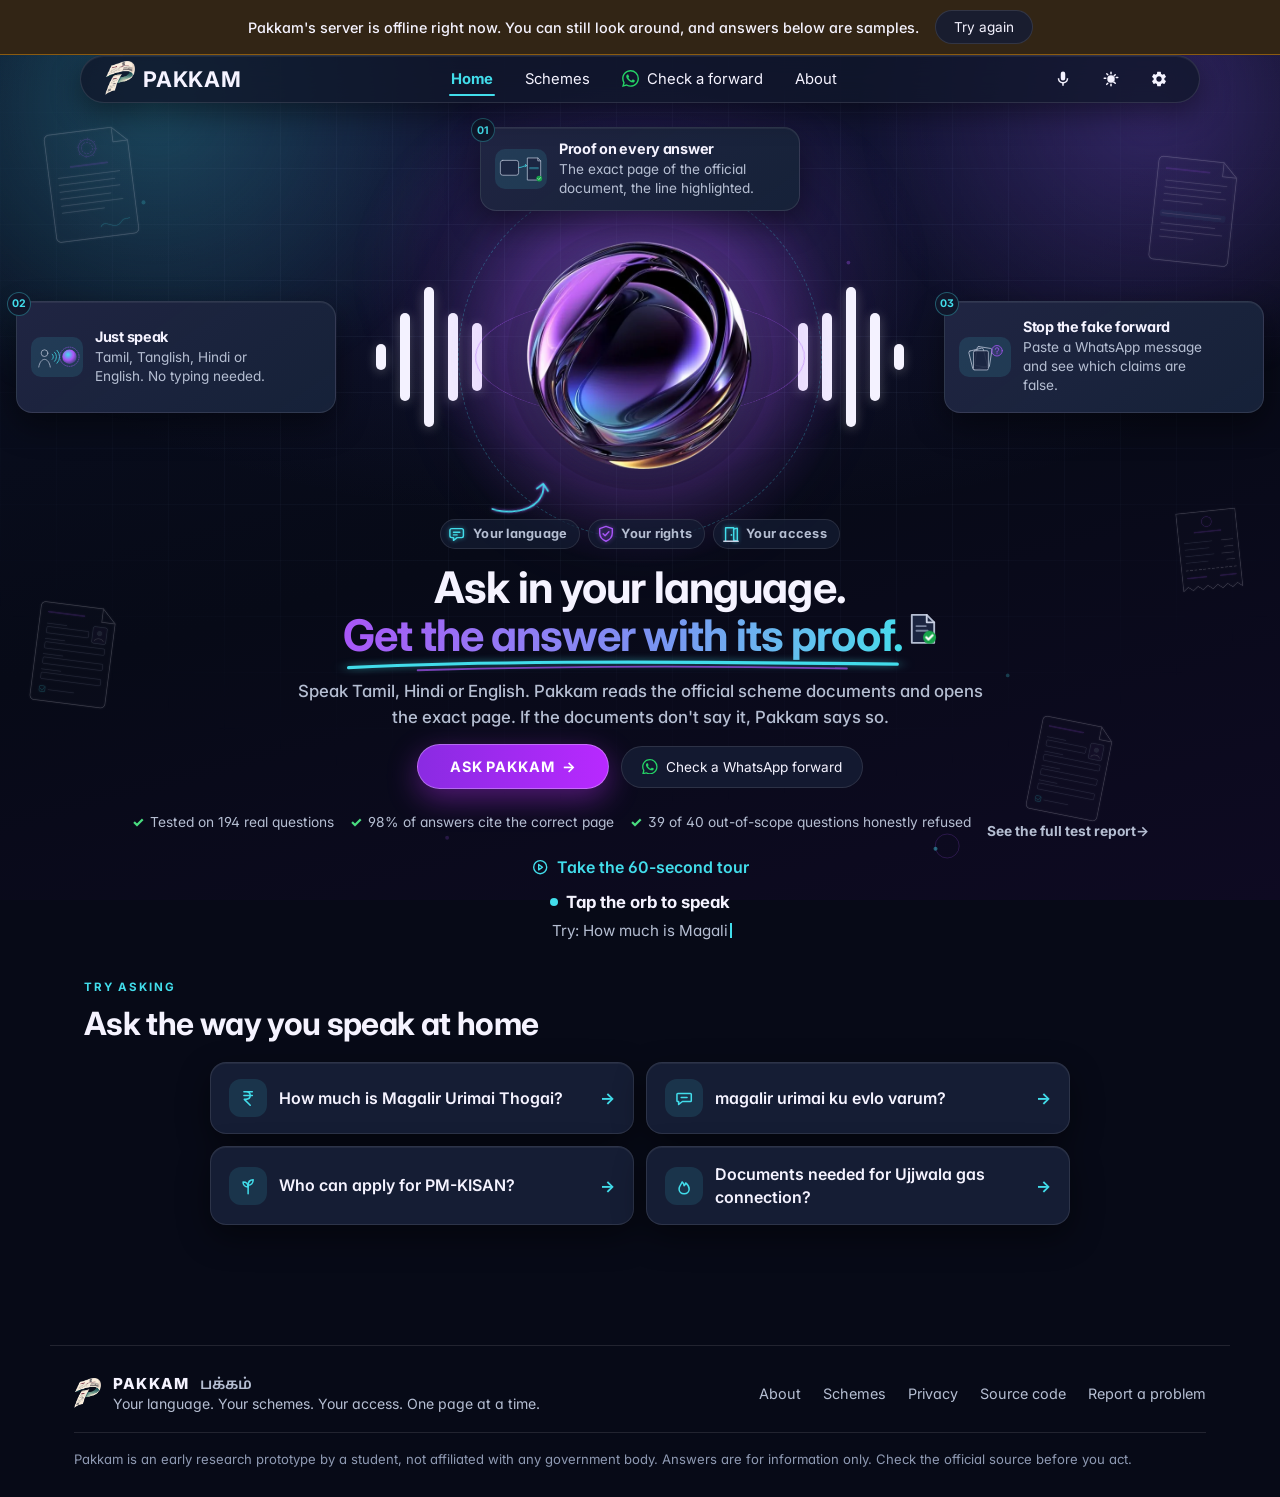
==== commit ddfefb35: "Round 7: proof-first headline, story player, Shield "How it checks", Figma background - Home: new he" ====
--- a/web/index.html
+++ b/web/index.html
@@ -4,13 +4,13 @@
 <head>
   <meta charset="UTF-8" />
   <meta name="viewport" content="width=device-width, initial-scale=1.0" />
-  <title data-i18n-title="home.documentTitle">PAKKAM — Government Services, Simplified for Everyone</title>
+  <title data-i18n-title="home.documentTitle">Pakkam: ask in your language, get the answer with its proof</title>
   <meta name="description" content="Ask about Tamil Nadu and central welfare schemes in Tamil, Hindi or English, by voice or text. Every answer shows the page of the official government document it comes from." />
   <meta name="theme-color" content="#0A1024" media="(prefers-color-scheme: dark)" />
   <meta name="theme-color" content="#E6F0F3" media="(prefers-color-scheme: light)" />
   <meta property="og:type" content="website" />
   <meta property="og:site_name" content="Pakkam" />
-  <meta property="og:title" content="Pakkam — welfare schemes, explained from the official page" />
+  <meta property="og:title" content="Pakkam: ask in your language, get the answer with its proof" />
   <meta property="og:description" content="Ask in Tamil, Hindi or English. Every answer shows the page of the official document. If the documents don't say it, Pakkam says so." />
   <meta property="og:url" content="https://pakkam-alpha.vercel.app/" />
   <meta property="og:image" content="https://pakkam-alpha.vercel.app/assets/og.jpg" />
@@ -101,8 +101,8 @@
   <g class="sc-soft"><path d="M136 46h36M136 54h30M136 80h36M136 88h24M136 96h32"/></g>
   <circle cx="176" cy="110" r="12" class="sc-good"/><path d="m170 110 4 4 8-8" class="sc-good-tick"/>
 </svg></span>
-          <div class="feature-text"><h3 class="feature-title" data-i18n="feature.01">Understand Documents</h3>
-          <p data-i18n="feature.01body">Turn complex government PDFs into simple explanations.</p></div>
+          <div class="feature-text"><h3 class="feature-title" data-i18n="feature.01">Proof on every answer</h3>
+          <p data-i18n="feature.01body">The exact page of the official document, the line highlighted.</p></div>
           <span class="feature-go"><svg class="ui-icon" viewBox="0 0 24 24" fill="none" stroke="currentColor" stroke-width="1.8" stroke-linecap="round" stroke-linejoin="round" aria-hidden="true"><path d="M5 12h14M13 6l6 6-6 6"/></svg></span>
         </a>
 
@@ -117,13 +117,14 @@
   <defs><radialGradient id="scOrbMini02" cx="40%" cy="35%" r="70%"><stop offset="0" stop-color="var(--accent-cyan)"/><stop offset="0.55" stop-color="var(--accent-2)"/><stop offset="1" stop-color="var(--accent-2)" stop-opacity="0.2"/></radialGradient></defs>
   <circle cx="152" cy="69" r="30" fill="url(#scOrbMini02)" class="sc-orb"/><circle cx="152" cy="69" r="40" class="sc-accent sc-dash"/>
 </svg></span>
-          <div class="feature-text"><h3 class="feature-title" data-i18n="feature.02">Speak Naturally</h3>
-            <p data-i18n="feature.02body">Ask questions in Tamil, Hindi or English.</p></div>
+          <div class="feature-text"><h3 class="feature-title" data-i18n="feature.02">Just speak</h3>
+            <p data-i18n="feature.02body">Tamil, Tanglish, Hindi or English. No typing needed.</p></div>
           <span class="feature-go"><svg class="ui-icon" viewBox="0 0 24 24" fill="none" stroke="currentColor" stroke-width="1.8" stroke-linecap="round" stroke-linejoin="round" aria-hidden="true"><path d="M5 12h14M13 6l6 6-6 6"/></svg></span>
         </a>
 
         <!-- Central Voice Orb & Symmetric Waveform -->
         <div id="hero-orb-assembly" class="orb-waveform-assembly">
+          <span class="orb-arrow" data-art="arrow-orb" aria-hidden="true"></span>
           <div class="waveform-wing" aria-hidden="true">
             <span class="wave-bar b-xs"></span>
             <span class="wave-bar b-md"></span>
@@ -155,30 +156,42 @@
   <g class="sc-soft"><path d="M62 62h40M62 72h34M62 82h40M62 92h26M62 102h36"/></g>
   <circle cx="150" cy="44" r="22" class="sc-accent sc-fill2"/><path d="M143 38a7 7 0 1 1 9 7c-2 1-2 3-2 5M150 56v.5" class="sc-accent"/>
 </svg></span>
-          <div class="feature-text"><h3 class="feature-title" data-i18n="feature.03">Trust Your Information</h3>
-            <p data-i18n="feature.03body">Explore answers supported by official documents and references.</p></div>
+          <div class="feature-text"><h3 class="feature-title" data-i18n="feature.03">Stop the fake forward</h3>
+            <p data-i18n="feature.03body">Paste a WhatsApp message and see which claims are false.</p></div>
           <span class="feature-go"><svg class="ui-icon" viewBox="0 0 24 24" fill="none" stroke="currentColor" stroke-width="1.8" stroke-linecap="round" stroke-linejoin="round" aria-hidden="true"><path d="M5 12h14M13 6l6 6-6 6"/></svg></span>
         </a>
       </div>
 
       <!-- Hero Copy & CTA -->
       <div class="hero-copy">
+        <ul class="hero-pills" role="list">
+          <li class="hero-pill"><span class="pill-art" data-art="pill-lang"></span><span data-i18n="pill.lang">Your language</span></li>
+          <li class="hero-pill"><span class="pill-art" data-art="pill-rights"></span><span data-i18n="pill.rights">Your rights</span></li>
+          <li class="hero-pill"><span class="pill-art" data-art="pill-access"></span><span data-i18n="pill.access">Your access</span></li>
+        </ul>
         <h1 class="hero-title">
-          <span data-i18n="home.title">Government schemes, explained from the official page.</span>
+          <span class="ht-1" data-i18n="home.title1">Ask in your language.</span>
+          <span class="ht-2"><span class="ht-grad" data-i18n="home.title2">Get the answer with its proof.</span><span class="ht-underline" data-art="underline" aria-hidden="true"></span><span class="ht-mark" data-art="mark-proof" aria-hidden="true"></span></span>
         </h1>
-        <p class="hero-subtitle" data-i18n="home.subtitle">Your language. Your rights. Your access.</p>
+        <p class="hero-subtitle" data-i18n="home.subtitle">Speak Tamil, Hindi or English. Pakkam reads the official scheme documents and opens the exact page. If the documents don't say it, Pakkam says so.</p>
         <div class="hero-actions">
           <button id="cta-ask-pakkam" class="cta-button">
-            <span data-i18n="home.ask">ASK PAKKAM AI</span>
+            <span data-i18n="home.ask">Ask Pakkam</span>
             <span aria-hidden="true">→</span>
           </button>
           <button class="chip-btn hero-secondary" type="button" data-nav="shield"><svg class="wa-icon" viewBox="0 0 24 24" aria-hidden="true"><path fill="#25D366" d="M17.472 14.382c-.297-.149-1.758-.867-2.03-.967-.273-.099-.471-.148-.67.15-.197.297-.767.966-.94 1.164-.173.199-.347.223-.644.075-.297-.15-1.255-.463-2.39-1.475-.883-.788-1.48-1.761-1.653-2.059-.173-.297-.018-.458.13-.606.134-.133.298-.347.446-.52.149-.174.198-.298.298-.497.099-.198.05-.371-.025-.52-.075-.149-.669-1.612-.916-2.207-.242-.579-.487-.5-.669-.51-.173-.008-.371-.01-.57-.01-.198 0-.52.074-.792.372-.272.297-1.04 1.016-1.04 2.479 0 1.462 1.065 2.875 1.213 3.074.149.198 2.096 3.2 5.077 4.487.709.306 1.262.489 1.694.625.712.227 1.36.195 1.871.118.571-.085 1.758-.719 2.006-1.413.248-.694.248-1.289.173-1.413-.074-.124-.272-.198-.57-.347m-5.421 7.403h-.004a9.87 9.87 0 01-5.031-1.378l-.361-.214-3.741.982.998-3.648-.235-.374a9.86 9.86 0 01-1.51-5.26c.001-5.45 4.436-9.884 9.888-9.884 2.64 0 5.122 1.03 6.988 2.898a9.825 9.825 0 012.893 6.994c-.003 5.45-4.437 9.884-9.885 9.884m8.413-18.297A11.815 11.815 0 0012.05 0C5.495 0 .16 5.335.157 11.892c0 2.096.547 4.142 1.588 5.945L.057 24l6.305-1.654a11.882 11.882 0 005.683 1.448h.005c6.554 0 11.89-5.335 11.893-11.893a11.821 11.821 0 00-3.48-8.413Z"/></svg><span data-i18n="home.shield">Check a WhatsApp forward</span></button>
         </div>
+        <p class="hero-proof">
+          <span class="proof-item"><span class="proof-tick" aria-hidden="true">✓</span><span data-i18n="home.proof1">Tested on 194 real questions</span></span>
+          <span class="proof-item"><span class="proof-tick" aria-hidden="true">✓</span><span data-i18n="home.proof2">98% of answers cite the correct page</span></span>
+          <span class="proof-item"><span class="proof-tick" aria-hidden="true">✓</span><span data-i18n="home.proof3">39 of 40 out-of-scope questions honestly refused</span></span>
+          <a class="proof-link text-link" href="https://github.com/mailtojaswanthss-svg/pakkam/blob/main/docs/review/LIVE_BENCHMARK.md" target="_blank" rel="noopener"><span data-i18n="home.proofLink">See the full test report</span> →</a>
+        </p>
         <button id="tour-start" class="tour-link text-link" type="button"><svg class="ui-icon" viewBox="0 0 24 24" fill="none" stroke="currentColor" stroke-width="1.8" stroke-linecap="round" stroke-linejoin="round" aria-hidden="true"><circle cx="12" cy="12" r="8.5"/><path d="m10 8.5 5 3.5-5 3.5z"/></svg><span data-i18n="tour.start">Take the 60-second tour</span></button>
         <div class="hero-chips">
-          <button type="button" class="hero-chip" data-nav="assistant"><svg class="ui-icon" viewBox="0 0 24 24" fill="none" stroke="currentColor" stroke-width="1.8" stroke-linecap="round" stroke-linejoin="round" aria-hidden="true"><path d="M7 3.5h7l4 4v13H7z"/><path d="M14 3.5v4h4M9.5 12h6M9.5 15.5h4"/></svg><span data-i18n="feature.01">See the Proof</span></button>
-          <button type="button" class="hero-chip" data-nav="assistant"><svg class="ui-icon" viewBox="0 0 24 24" fill="none" stroke="currentColor" stroke-width="1.8" stroke-linecap="round" stroke-linejoin="round" aria-hidden="true"><rect x="9" y="3" width="6" height="11" rx="3"/><path d="M5.5 11a6.5 6.5 0 0 0 13 0M12 17.5V21M8.5 21h7"/></svg><span data-i18n="feature.02">Speak Naturally</span></button>
-          <button type="button" class="hero-chip" data-nav="shield"><svg class="ui-icon" viewBox="0 0 24 24" fill="none" stroke="currentColor" stroke-width="1.8" stroke-linecap="round" stroke-linejoin="round" aria-hidden="true"><path d="M12 3.5 19 6v5.5c0 4.3-2.9 7.7-7 9-4.1-1.3-7-4.7-7-9V6z"/><path d="m9 12 2.2 2.2L15.5 10"/></svg><span data-i18n="feature.03">No Page, No Answer</span></button>
+          <button type="button" class="hero-chip" data-nav="assistant"><svg class="ui-icon" viewBox="0 0 24 24" fill="none" stroke="currentColor" stroke-width="1.8" stroke-linecap="round" stroke-linejoin="round" aria-hidden="true"><path d="M7 3.5h7l4 4v13H7z"/><path d="M14 3.5v4h4M9.5 12h6M9.5 15.5h4"/></svg><span data-i18n="feature.01">Proof on every answer</span></button>
+          <button type="button" class="hero-chip" data-nav="assistant"><svg class="ui-icon" viewBox="0 0 24 24" fill="none" stroke="currentColor" stroke-width="1.8" stroke-linecap="round" stroke-linejoin="round" aria-hidden="true"><rect x="9" y="3" width="6" height="11" rx="3"/><path d="M5.5 11a6.5 6.5 0 0 0 13 0M12 17.5V21M8.5 21h7"/></svg><span data-i18n="feature.02">Just speak</span></button>
+          <button type="button" class="hero-chip" data-nav="shield"><svg class="ui-icon" viewBox="0 0 24 24" fill="none" stroke="currentColor" stroke-width="1.8" stroke-linecap="round" stroke-linejoin="round" aria-hidden="true"><path d="M12 3.5 19 6v5.5c0 4.3-2.9 7.7-7 9-4.1-1.3-7-4.7-7-9V6z"/><path d="m9 12 2.2 2.2L15.5 10"/></svg><span data-i18n="feature.03">Stop the fake forward</span></button>
         </div>
         <div id="home-convo" class="home-convo">
           <p class="orb-label" data-orb-label data-i18n="orb.idle">Tap the orb to speak</p>
@@ -263,7 +276,9 @@
         <h1 class="shield-heading"><svg class="wa-icon" viewBox="0 0 24 24" aria-hidden="true"><path fill="#25D366" d="M17.472 14.382c-.297-.149-1.758-.867-2.03-.967-.273-.099-.471-.148-.67.15-.197.297-.767.966-.94 1.164-.173.199-.347.223-.644.075-.297-.15-1.255-.463-2.39-1.475-.883-.788-1.48-1.761-1.653-2.059-.173-.297-.018-.458.13-.606.134-.133.298-.347.446-.52.149-.174.198-.298.298-.497.099-.198.05-.371-.025-.52-.075-.149-.669-1.612-.916-2.207-.242-.579-.487-.5-.669-.51-.173-.008-.371-.01-.57-.01-.198 0-.52.074-.792.372-.272.297-1.04 1.016-1.04 2.479 0 1.462 1.065 2.875 1.213 3.074.149.198 2.096 3.2 5.077 4.487.709.306 1.262.489 1.694.625.712.227 1.36.195 1.871.118.571-.085 1.758-.719 2.006-1.413.248-.694.248-1.289.173-1.413-.074-.124-.272-.198-.57-.347m-5.421 7.403h-.004a9.87 9.87 0 01-5.031-1.378l-.361-.214-3.741.982.998-3.648-.235-.374a9.86 9.86 0 01-1.51-5.26c.001-5.45 4.436-9.884 9.888-9.884 2.64 0 5.122 1.03 6.988 2.898a9.825 9.825 0 012.893 6.994c-.003 5.45-4.437 9.884-9.885 9.884m8.413-18.297A11.815 11.815 0 0012.05 0C5.495 0 .16 5.335.157 11.892c0 2.096.547 4.142 1.588 5.945L.057 24l6.305-1.654a11.882 11.882 0 005.683 1.448h.005c6.554 0 11.89-5.335 11.893-11.893a11.821 11.821 0 00-3.48-8.413Z"/></svg><span data-i18n="shield.title">Is this WhatsApp forward true?</span></h1>
         <p class="page-intro" data-i18n="shield.intro">Paste the message. Pakkam checks every claim against the official government documents and points out scam signs.</p>
       </div>
-    </div>
+      <span class="header-art" data-art="hdr-shield" aria-hidden="true"></span>
+    </div>
+    <div class="shield-layout">
     <div class="glass-panel shield-panel">
       <form id="shield-form" class="shield-form">
         <textarea id="shield-input" class="shield-input" rows="5" maxlength="1500" required data-i18n-placeholder="shield.placeholder" placeholder="Paste the WhatsApp message here"></textarea>
@@ -275,6 +290,22 @@
       </form>
       <p id="shield-status" class="document-status" role="status" aria-live="polite"></p>
       <div id="shield-result" class="shield-result"></div>
+    </div>
+    <aside class="how-checks" aria-labelledby="hc-title">
+      <h2 id="hc-title" data-i18n="hc.title">How Pakkam checks a forward</h2>
+      <ol class="hc-steps">
+        <li class="hc-step"><span class="hc-art" data-art="hc-paste"></span><div><h3><span class="hc-n" aria-hidden="true">1</span><span data-i18n="hc.1t">Paste the forward</span></h3><p data-i18n="hc.1">Copy the WhatsApp message and paste it here.</p></div></li>
+        <li class="hc-step"><span class="hc-art" data-art="hc-check"></span><div><h3><span class="hc-n" aria-hidden="true">2</span><span data-i18n="hc.2t">Every claim is checked</span></h3><p data-i18n="hc.2">Each claim is matched against the official order, page by page.</p></div></li>
+        <li class="hc-step"><span class="hc-art" data-art="hc-verdict"></span><div><h3><span class="hc-n" aria-hidden="true">3</span><span data-i18n="hc.3t">Verdict and warning signs</span></h3><p data-i18n="hc.3">True, false or not in the documents, plus any scam tricks.</p>
+          <ul class="hc-legend" role="list">
+            <li data-outcome="good"><span class="hc-dot good" aria-hidden="true">✓</span><span data-i18n="hc.good">True</span></li>
+            <li data-outcome="bad"><span class="hc-dot bad" aria-hidden="true">✗</span><span data-i18n="hc.bad">False</span></li>
+            <li data-outcome="neutral"><span class="hc-dot neutral" aria-hidden="true">?</span><span data-i18n="hc.neutral">Not in the documents</span></li>
+            <li data-outcome="warn"><span class="hc-dot warn" aria-hidden="true">!</span><span data-i18n="hc.warn">Warning signs</span></li>
+          </ul></div></li>
+      </ol>
+      <p class="hc-note" data-i18n="hc.note">Warning signs alone never prove a message false. The verdict comes only from the official documents.</p>
+    </aside>
     </div>
   </section>
 
@@ -321,8 +352,10 @@
     <div class="page-header">
       <div>
         <p class="hero-eyebrow" data-i18n="settings.eyebrow">PREFERENCES & ACCESSIBILITY</p>
-        <h1 data-i18n="settings.title">Application Settings</h1>
-      </div>
+        <h1 data-i18n="settings.title">Make Pakkam yours</h1>
+        <p class="page-intro" data-i18n="settings.intro">Language, voice, text size and calm mode, set the way you like. Saved only on this device.</p>
+      </div>
+      <span class="header-art" data-art="hdr-settings" aria-hidden="true"></span>
     </div>
     <div class="settings-grid">
       <article class="glass-panel settings-card">
@@ -371,23 +404,124 @@
       <h1 data-i18n="st.title">It started with someone we love.</h1>
       <button id="about-listen" class="cta-button about-listen" type="button"><svg class="ui-icon" viewBox="0 0 24 24" fill="none" stroke="currentColor" stroke-width="1.8" stroke-linecap="round" stroke-linejoin="round" aria-hidden="true"><path d="M4 9.5h3.5L12 5.5v13l-4.5-4H4z"/><path d="M15.5 9a4 4 0 0 1 0 6M18 6.5a7.5 7.5 0 0 1 0 11"/></svg><span data-i18n="about.listen">Hear Pakkam explain itself</span><span class="listen-wave" aria-hidden="true"><i></i><i></i><i></i><i></i></span></button>
       <p id="about-listen-text" class="about-listen-text" hidden></p>
-      <span class="scroll-cue" aria-hidden="true"></span>
     </header>
 
-    <section class="story-scenes" aria-label="How Pakkam helps">
+    <section class="story-player" aria-roledescription="carousel" aria-labelledby="story-player-title">
+      <h2 id="story-player-title" class="sr-only" data-i18n="st.eyebrow">THE STORY BEHIND PAKKAM</h2>
+      <nav class="player-nav" aria-label="Chapters">
+        <ol class="player-dots">
+          <li><button type="button" class="player-dot is-active" data-go="0" aria-current="true"><span class="dot-n">01</span><span class="dot-name" data-i18n="st.c1">The conversation</span></button></li>
+          <li><button type="button" class="player-dot" data-go="1" aria-current="false"><span class="dot-n">02</span><span class="dot-name" data-i18n="st.c2">The question</span></button></li>
+          <li><button type="button" class="player-dot" data-go="2" aria-current="false"><span class="dot-n">03</span><span class="dot-name" data-i18n="st.c3">How Pakkam was born</span></button></li>
+          <li><button type="button" class="player-dot" data-go="3" aria-current="false"><span class="dot-n">04</span><span class="dot-name" data-i18n="st.c4">The name</span></button></li>
+          <li><button type="button" class="player-dot" data-go="4" aria-current="false"><span class="dot-n">05</span><span class="dot-name" data-i18n="st.c5">What it is for</span></button></li>
+        </ol>
+      </nav>
+      <div class="player-stage">
+        <div class="slide is-active" role="group" aria-roledescription="slide" data-slide="0" aria-label="1 / 5">
+          <div class="chapter-art slide-art" data-art="ch1"></div>
+          <div class="slide-text">
+            <p class="chapter-n">01 · <span data-i18n="st.c1">The conversation</span></p>
+            <p data-i18n="st.p1">We often think of technology as something that makes life easier. Faster payments, instant information, services at our fingertips.</p>
+            <p data-i18n="st.p2">But one day, I realised that not everyone experiences technology that way.</p>
+            <p data-i18n="st.p3">I love my grandparents. During one of our conversations, my grandfather spoke about something that had been troubling him. Accessing government services wasn’t easy. Understanding government messages was a struggle, and navigating mobile applications and government portals felt like an entirely different world.</p>
+            <p data-i18n="st.p4">The information existed. The services existed. But accessing them was another challenge altogether.</p>
+            <p class="story-strong" data-i18n="st.p5">And that conversation stayed with me.</p>
+          </div>
+        </div>
+        <div class="slide" role="group" aria-roledescription="slide" data-slide="1" aria-label="2 / 5" hidden>
+          <div class="chapter-art slide-art" data-art="ch2"></div>
+          <div class="slide-text">
+            <p class="chapter-n">02 · <span data-i18n="st.c2">The question</span></p>
+            <h2 class="story-q" data-i18n="st.h2">What if technology could speak their language?</h2>
+            <p data-i18n="st.p6">A friend and I talked it through, and it came down to a simple question:</p>
+            <blockquote class="story-quote" data-i18n="st.q1">Why should someone struggle to understand a government document when technology could simply explain it to them?</blockquote>
+            <p data-i18n="st.p7">What if an elderly person could ask a question in Tamil and receive an answer in Tamil, with the page of the official document shown right there?</p>
+            <p data-i18n="st.p8">What if accessing information didn’t require knowing how to navigate complicated websites or understand official language?</p>
+          </div>
+        </div>
+        <div class="slide" role="group" aria-roledescription="slide" data-slide="2" aria-label="3 / 5" hidden>
+          <div class="chapter-art slide-art" data-art="ch3"></div>
+          <div class="slide-text">
+            <p class="chapter-n">03 · <span data-i18n="st.c3">How Pakkam was born</span></p>
+            <p data-i18n="st.p9">We didn’t want to build another portal that people had to learn how to use.</p>
+            <p class="story-big" data-i18n="st.p10">We wanted to build something people could simply talk to.</p>
+            <p class="story-strong" data-i18n="st.p11">That’s how Pakkam was born.</p>
+            <p data-i18n="st.p12">I began building an assistant that reads official scheme documents and answers questions in people’s own languages: Tamil, Hindi and English, with Tamil-English mixed typing too.</p>
+            <p data-i18n="st.p13">An assistant that doesn’t just give an answer, but shows where that answer came from.</p>
+            <p data-i18n="st.p14">And most importantly, one that knows when the documents don’t contain an answer, and says so rather than pretending to know.</p>
+            <p data-i18n="st.p15">We started with the schemes we could check against official documents. There is more to cover, and we say so openly.</p>
+          </div>
+        </div>
+        <div class="slide chapter-name" role="group" aria-roledescription="slide" data-slide="3" aria-label="4 / 5" hidden>
+          <div class="chapter-art slide-art" data-art="ch4"></div>
+          <div class="slide-text">
+            <p class="chapter-n">04 · <span data-i18n="st.c4">The name</span></p>
+            <h2 class="story-q" data-i18n="st.h3">Why the name Pakkam?</h2>
+            <div class="name-figure">
+              <p class="story-name"><span lang="ta">பக்கம்</span> — Pakkam. <span data-i18n="st.p16">A page in Tamil.</span></p>
+            </div>
+            <p data-i18n="st.p17">The name comes from the simplest part of our original idea.</p>
+            <p data-i18n="st.p18">A government document is made of pages. Each page contains information that could affect someone’s life, but understanding it shouldn’t require specialist knowledge.</p>
+            <p class="story-strong" data-i18n="st.p19">We wanted to make every page easier to understand.</p>
+          </div>
+        </div>
+        <div class="slide" role="group" aria-roledescription="slide" data-slide="4" aria-label="5 / 5" hidden>
+          <div class="chapter-art slide-art" data-art="ch5"></div>
+          <div class="slide-text">
+            <p class="chapter-n">05 · <span data-i18n="st.c5">What it is for</span></p>
+            <h2 class="story-q" data-i18n="st.h4">More than an AI assistant.</h2>
+            <p data-i18n="st.p20">Pakkam is about reducing the distance between people and the information they need: between a government scheme and the person who could benefit from it.</p>
+            <p class="story-big" data-i18n="st.p21">Because technology should adapt to people, not the other way around.</p>
+            <div class="story-sign">
+              <p class="story-brand">Pakkam <span lang="ta">பக்கம்</span></p>
+              <p data-i18n="st.tag">Your language. Your schemes. Your access.</p>
+              <p class="story-page" data-i18n="st.tag2">One page at a time.</p>
+            </div>
+          </div>
+        </div>
+      </div>
+      <div class="player-controls">
+        <button type="button" class="icon-chip player-prev" data-i18n-aria="pl.prev" aria-label="Previous chapter"><svg class="ui-icon" viewBox="0 0 24 24" fill="none" stroke="currentColor" stroke-width="1.8" stroke-linecap="round" stroke-linejoin="round" aria-hidden="true"><path d="M15 5l-7 7 7 7"/></svg></button>
+        <div class="player-progress" aria-hidden="true"><span class="player-progress-fill"></span></div>
+        <span class="player-count" aria-hidden="true">1 / 5</span>
+        <button type="button" class="icon-chip player-play" data-i18n-aria="pl.play" aria-label="Play the story" aria-pressed="false"><svg class="ui-icon" viewBox="0 0 24 24" fill="none" stroke="currentColor" stroke-width="1.8" stroke-linecap="round" stroke-linejoin="round" aria-hidden="true"><path class="i-play" d="M8 5.5v13l10.5-6.5z"/><path class="i-pause" d="M8.5 5.5v13M15.5 5.5v13"/></svg></button>
+        <button type="button" class="icon-chip player-next" data-i18n-aria="pl.next" aria-label="Next chapter"><svg class="ui-icon" viewBox="0 0 24 24" fill="none" stroke="currentColor" stroke-width="1.8" stroke-linecap="round" stroke-linejoin="round" aria-hidden="true"><path d="M9 5l7 7-7 7"/></svg></button>
+      </div>
+      <p class="sr-only player-live" aria-live="polite"></p>
+    </section>
+
+    <section class="about-tabs" aria-label="About Pakkam">
+      <div class="about-tablist" role="tablist" aria-label="About Pakkam">
+        <button type="button" role="tab" id="tab-does" class="about-tab" aria-controls="panel-does" aria-selected="true" tabindex="0" data-i18n="tab.does">What Pakkam does</button>
+        <button type="button" role="tab" id="tab-how" class="about-tab" aria-controls="panel-how" aria-selected="false" tabindex="-1" data-i18n="tab.how">How it answers</button>
+        <button type="button" role="tab" id="tab-tested" class="about-tab" aria-controls="panel-tested" aria-selected="false" tabindex="-1" data-i18n="tab.tested">Tested, honestly</button>
+        <button type="button" role="tab" id="tab-team" class="about-tab" aria-controls="panel-team" aria-selected="false" tabindex="-1" data-i18n="tab.team">Made by</button>
+      </div>
+      <div role="tabpanel" id="panel-does" class="about-panel" aria-labelledby="tab-does" tabindex="0">
+      <div class="cap-grid">
+          <article class="cap-card"><span class="cap-icon"><svg class="ui-icon" viewBox="0 0 24 24" fill="none" stroke="currentColor" stroke-width="1.8" stroke-linecap="round" stroke-linejoin="round" aria-hidden="true"><rect x="9" y="3" width="6" height="11" rx="3"/><path d="M5.5 11a6.5 6.5 0 0 0 13 0M12 17.5V21M8.5 21h7"/></svg></span><h3 data-i18n="ab.f1t">Listens in your language</h3><p data-i18n="ab.f1">Tamil, Tanglish, Hindi or English, by voice or text, and answers out loud.</p></article>
+          <article class="cap-card"><span class="cap-icon"><svg class="ui-icon" viewBox="0 0 24 24" fill="none" stroke="currentColor" stroke-width="1.8" stroke-linecap="round" stroke-linejoin="round" aria-hidden="true"><path d="M7 3.5h7l4 4v13H7z"/><path d="M14 3.5v4h4M9.5 12h6M9.5 15.5h4"/></svg></span><h3 data-i18n="ab.f2t">Shows the proof</h3><p data-i18n="ab.f2">Every answer opens the page of the official document, with the line highlighted.</p></article>
+          <article class="cap-card"><span class="cap-icon"><svg class="ui-icon" viewBox="0 0 24 24" fill="none" stroke="currentColor" stroke-width="1.8" stroke-linecap="round" stroke-linejoin="round" aria-hidden="true"><circle cx="12" cy="12" r="8.5"/><path d="m6 6 12 12"/></svg></span><h3 data-i18n="ab.f3t">Says "I don't know"</h3><p data-i18n="ab.f3">If the documents do not say it, Pakkam tells you instead of guessing.</p></article>
+          <article class="cap-card"><span class="cap-icon"><svg class="ui-icon" viewBox="0 0 24 24" fill="none" stroke="currentColor" stroke-width="1.8" stroke-linecap="round" stroke-linejoin="round" aria-hidden="true"><path d="M12 3.5 19 6v5.5c0 4.3-2.9 7.7-7 9-4.1-1.3-7-4.7-7-9V6z"/><path d="m9 12 2.2 2.2L15.5 10"/></svg></span><h3 data-i18n="ab.f4t">Checks WhatsApp forwards</h3><p data-i18n="ab.f4">Finds false claims and scam signs like fake links and OTP requests.</p></article>
+          <article class="cap-card"><span class="cap-icon"><svg class="ui-icon" viewBox="0 0 24 24" fill="none" stroke="currentColor" stroke-width="1.8" stroke-linecap="round" stroke-linejoin="round" aria-hidden="true"><rect x="5.5" y="4.5" width="13" height="16" rx="2"/><path d="M9 4.5V3.5h6v1M9 10h6M9 13.5h6M9 17h3.5"/></svg></span><h3 data-i18n="ab.f5t">Helps you prepare</h3><p data-i18n="ab.f5">Documents to carry, and a draft appeal note if an application was rejected.</p></article>
+          <article class="cap-card"><span class="cap-icon"><svg class="ui-icon" viewBox="0 0 24 24" fill="none" stroke="currentColor" stroke-width="1.8" stroke-linecap="round" stroke-linejoin="round" aria-hidden="true"><circle cx="12" cy="8" r="3.5"/><path d="M5 20.5c.8-4 3.6-6.5 7-6.5s6.2 2.5 7 6.5"/></svg></span><h3 data-i18n="ab.f6t">Connects you to people</h3><p data-i18n="ab.f6">Scheme helplines, and a way to send your question to an officer.</p></article>
+        </div>
+      </div>
+      <div role="tabpanel" id="panel-how" class="about-panel story-scenes" aria-labelledby="tab-how" tabindex="0" hidden>
       <ol class="scene-row">
-        <li class="scene reveal"><div class="scene-frame"><svg class="scene-art" viewBox="0 0 200 140" aria-hidden="true">
+          <li class="scene reveal"><div class="scene-frame"><svg class="scene-art" viewBox="0 0 200 140" aria-hidden="true">
   <g class="sc-line"><rect x="40" y="38" width="62" height="80" rx="6" transform="rotate(-14 71 78)"/><rect x="62" y="30" width="62" height="80" rx="6" transform="rotate(9 93 70)"/><rect x="52" y="44" width="62" height="80" rx="6" class="sc-fill"/></g>
   <g class="sc-soft"><path d="M62 62h40M62 72h34M62 82h40M62 92h26M62 102h36"/></g>
   <circle cx="150" cy="44" r="22" class="sc-accent sc-fill2"/><path d="M143 38a7 7 0 1 1 9 7c-2 1-2 3-2 5M150 56v.5" class="sc-accent"/>
 </svg></div><h3 data-i18n="sc.1t">The problem</h3><p data-i18n="sc.1">The rules are in long official papers that are hard to find and harder to read.</p></li>
-        <li class="scene reveal"><div class="scene-frame"><svg class="scene-art" viewBox="0 0 200 140" aria-hidden="true">
+          <li class="scene reveal"><div class="scene-frame"><svg class="scene-art" viewBox="0 0 200 140" aria-hidden="true">
   <g class="sc-line"><circle cx="48" cy="54" r="14"/><path d="M24 112c3-20 13-32 24-32s21 12 24 32"/></g>
   <g class="sc-cyan"><path d="M80 58a14 14 0 0 1 0 22M90 50a26 26 0 0 1 0 38M100 42a38 38 0 0 1 0 54"/></g>
   <defs><radialGradient id="scOrb" cx="40%" cy="35%" r="70%"><stop offset="0" stop-color="var(--accent-cyan)"/><stop offset="0.55" stop-color="var(--accent-2)"/><stop offset="1" stop-color="var(--accent-2)" stop-opacity="0.2"/></radialGradient></defs>
   <circle cx="152" cy="69" r="30" fill="url(#scOrb)" class="sc-orb"/><circle cx="152" cy="69" r="40" class="sc-accent sc-dash"/>
 </svg></div><h3 data-i18n="sc.2t">Ask Pakkam</h3><p data-i18n="sc.2">Ask in your own language, by voice or by typing.</p></li>
-        <li class="scene reveal"><div class="scene-frame"><svg class="scene-art" viewBox="0 0 200 140" aria-hidden="true">
+          <li class="scene reveal"><div class="scene-frame"><svg class="scene-art" viewBox="0 0 200 140" aria-hidden="true">
   <g class="sc-line"><rect x="14" y="34" width="76" height="62" rx="10" class="sc-fill"/></g>
   <g class="sc-soft"><path d="M26 52h50M26 62h42M26 72h48M26 82h30"/></g>
   <path d="M92 64c14 0 18-8 30-8" class="sc-cyan sc-arrow"/><path d="M118 51l6 5-7 4" class="sc-cyan"/>
@@ -396,108 +530,29 @@
   <g class="sc-soft"><path d="M136 46h36M136 54h30M136 80h36M136 88h24M136 96h32"/></g>
   <circle cx="176" cy="110" r="12" class="sc-good"/><path d="m170 110 4 4 8-8" class="sc-good-tick"/>
 </svg></div><h3 data-i18n="sc.3t">See the proof</h3><p data-i18n="sc.3">The answer points to the exact line on the official page.</p></li>
-      </ol>
+        </ol>
+        <ol class="flow-line">
+          <li class="flow-step"><span class="flow-dot"><svg class="ui-icon" viewBox="0 0 24 24" fill="none" stroke="currentColor" stroke-width="1.8" stroke-linecap="round" stroke-linejoin="round" aria-hidden="true"><rect x="9" y="3" width="6" height="11" rx="3"/><path d="M5.5 11a6.5 6.5 0 0 0 13 0M12 17.5V21M8.5 21h7"/></svg></span><h3 data-i18n="ab.h1t">You ask</h3><p data-i18n="ab.h1">Gnani Prisma turns your voice into text, even mixed Tamil and English.</p><span class="tech-badge">Gnani Prisma</span></li>
+          <li class="flow-step"><span class="flow-dot"><svg class="ui-icon" viewBox="0 0 24 24" fill="none" stroke="currentColor" stroke-width="1.8" stroke-linecap="round" stroke-linejoin="round" aria-hidden="true"><circle cx="11" cy="11" r="6.5"/><path d="m16 16 4.5 4.5"/></svg></span><h3 data-i18n="ab.h2t">Pakkam finds the page</h3><p data-i18n="ab.h2">It searches 18 official government documents, never the open internet.</p><span class="tech-badge" data-i18n="ab.badgeDocs">18 official documents</span></li>
+          <li class="flow-step"><span class="flow-dot"><svg class="ui-icon" viewBox="0 0 24 24" fill="none" stroke="currentColor" stroke-width="1.8" stroke-linecap="round" stroke-linejoin="round" aria-hidden="true"><path d="m5 12.5 4.5 4.5L19 7.5"/></svg></span><h3 data-i18n="ab.h3t">It checks before it speaks</h3><p data-i18n="ab.h3">Every sentence must point to a page and every number must be on it. Then Gnani Timbre reads the answer aloud.</p><span class="tech-badge">Gnani Timbre</span></li>
+        </ol>
+      </div>
+      <div role="tabpanel" id="panel-tested" class="about-panel" aria-labelledby="tab-tested" tabindex="0" hidden>
+      <div class="num-row">
+          <div class="num"><b class="count" data-to="194">194</b><span data-i18n="ab.n1">test questions in 4 languages</span></div>
+          <div class="num"><b class="count" data-to="98" data-suffix="%">98%</b><span data-i18n="ab.n2">of answers cite the correct page</span></div>
+          <div class="num"><b class="count" data-to="39" data-suffix=" / 40">39 / 40</b><span data-i18n="ab.n3">out-of-scope questions honestly refused</span></div>
+        </div>
+        <a class="text-link num-link" href="https://github.com/mailtojaswanthss-svg/pakkam/blob/main/docs/review/LIVE_BENCHMARK.md" target="_blank" rel="noopener" data-i18n="ab.numLink">See the full benchmark →</a>
+      </div>
+      <div role="tabpanel" id="panel-team" class="about-panel" aria-labelledby="tab-team" tabindex="0" hidden>
+      <div id="credits" class="credit-grid"></div>
+        <p class="setting-help credit-note" data-i18n="ab.credit">Built for the Gnani.ai Great Indian AI Internship Challenge 2026, with Gnani Prisma and Timbre for voice. A student project, not a government service.</p>
+      </div>
     </section>
 
-    <article class="story">
-      <div class="story-rail" aria-hidden="true"><span class="story-rail-fill"></span></div>
-      <section class="chapter">
-        <p class="chapter-n reveal">01 · <span data-i18n="st.c1">The conversation</span></p>
-        <div class="chapter-art reveal" data-art="ch1"></div>
-        <p class="reveal" data-i18n="st.p1">We often think of technology as something that makes life easier. Faster payments, instant information, services at our fingertips.</p>
-        <p class="reveal" data-i18n="st.p2">But one day, I realised that not everyone experiences technology that way.</p>
-        <p class="reveal" data-i18n="st.p3">I love my grandparents. During one of our conversations, my grandfather spoke about something that had been troubling him. Accessing government services wasn’t easy. Understanding government messages was a struggle, and navigating mobile applications and government portals felt like an entirely different world.</p>
-        <p class="reveal" data-i18n="st.p4">The information existed. The services existed. But accessing them was another challenge altogether.</p>
-        <p class="reveal story-strong" data-i18n="st.p5">And that conversation stayed with me.</p>
-      </section>
-      <section class="chapter">
-        <p class="chapter-n reveal">02 · <span data-i18n="st.c2">The question</span></p>
-        <div class="chapter-art reveal" data-art="ch2"></div>
-        <h2 class="story-q reveal" data-i18n="st.h2">What if technology could speak their language?</h2>
-        <p class="reveal" data-i18n="st.p6">A friend and I talked it through, and it came down to a simple question:</p>
-        <blockquote class="story-quote reveal" data-i18n="st.q1">Why should someone struggle to understand a government document when technology could simply explain it to them?</blockquote>
-        <p class="reveal" data-i18n="st.p7">What if an elderly person could ask a question in Tamil and receive an answer in Tamil, with the page of the official document shown right there?</p>
-        <p class="reveal" data-i18n="st.p8">What if accessing information didn’t require knowing how to navigate complicated websites or understand official language?</p>
-      </section>
-      <section class="chapter">
-        <p class="chapter-n reveal">03 · <span data-i18n="st.c3">How Pakkam was born</span></p>
-        <div class="chapter-art reveal" data-art="ch3"></div>
-        <p class="reveal" data-i18n="st.p9">We didn’t want to build another portal that people had to learn how to use.</p>
-        <p class="story-big reveal" data-i18n="st.p10">We wanted to build something people could simply talk to.</p>
-        <p class="reveal story-strong" data-i18n="st.p11">That’s how Pakkam was born.</p>
-        <p class="reveal" data-i18n="st.p12">I began building an assistant that reads official scheme documents and answers questions in people’s own languages: Tamil, Hindi and English, with Tamil-English mixed typing too.</p>
-        <p class="reveal" data-i18n="st.p13">An assistant that doesn’t just give an answer, but shows where that answer came from.</p>
-        <p class="reveal" data-i18n="st.p14">And most importantly, one that knows when the documents don’t contain an answer, and says so rather than pretending to know.</p>
-        <p class="reveal" data-i18n="st.p15">We started with the schemes we could check against official documents. There is more to cover, and we say so openly.</p>
-      </section>
-      <section class="chapter chapter-name">
-        <p class="chapter-n reveal">04 · <span data-i18n="st.c4">The name</span></p>
-        <div class="chapter-art reveal" data-art="ch4"></div>
-        <h2 class="story-q reveal" data-i18n="st.h3">Why the name Pakkam?</h2>
-        <div class="name-figure reveal">
-          <p class="story-name"><span lang="ta">பக்கம்</span> — Pakkam. <span data-i18n="st.p16">A page in Tamil.</span></p>
-        </div>
-        <p class="reveal" data-i18n="st.p17">The name comes from the simplest part of our original idea.</p>
-        <p class="reveal" data-i18n="st.p18">A government document is made of pages. Each page contains information that could affect someone’s life, but understanding it shouldn’t require specialist knowledge.</p>
-        <p class="reveal story-strong" data-i18n="st.p19">We wanted to make every page easier to understand.</p>
-      </section>
-      <section class="chapter">
-        <p class="chapter-n reveal">05 · <span data-i18n="st.c5">What it is for</span></p>
-        <div class="chapter-art reveal" data-art="ch5"></div>
-        <h2 class="story-q reveal" data-i18n="st.h4">More than an AI assistant.</h2>
-        <p class="reveal" data-i18n="st.p20">Pakkam is about reducing the distance between people and the information they need: between a government scheme and the person who could benefit from it.</p>
-        <p class="story-big reveal" data-i18n="st.p21">Because technology should adapt to people, not the other way around.</p>
-      </section>
-      <div class="story-sign reveal">
-        <p class="story-brand">Pakkam <span lang="ta">பக்கம்</span></p>
-        <p data-i18n="st.tag">Your language. Your schemes. Your access.</p>
-        <p class="story-page" data-i18n="st.tag2">One page at a time.</p>
-      </div>
-    </article>
-
-    <section class="about-block">
-      <p class="hero-eyebrow reveal" data-i18n="ab.canEyebrow">WHAT IT DOES</p>
-      <h2 class="reveal" data-i18n="ab.canTitle">What Pakkam can do</h2>
-      <div class="cap-grid">
-        <article class="cap-card reveal"><span class="cap-icon"><svg class="ui-icon" viewBox="0 0 24 24" fill="none" stroke="currentColor" stroke-width="1.8" stroke-linecap="round" stroke-linejoin="round" aria-hidden="true"><rect x="9" y="3" width="6" height="11" rx="3"/><path d="M5.5 11a6.5 6.5 0 0 0 13 0M12 17.5V21M8.5 21h7"/></svg></span><h3 data-i18n="ab.f1t">Listens in your language</h3><p data-i18n="ab.f1">Tamil, Tanglish, Hindi or English, by voice or text, and answers out loud.</p></article>
-        <article class="cap-card reveal"><span class="cap-icon"><svg class="ui-icon" viewBox="0 0 24 24" fill="none" stroke="currentColor" stroke-width="1.8" stroke-linecap="round" stroke-linejoin="round" aria-hidden="true"><path d="M7 3.5h7l4 4v13H7z"/><path d="M14 3.5v4h4M9.5 12h6M9.5 15.5h4"/></svg></span><h3 data-i18n="ab.f2t">Shows the proof</h3><p data-i18n="ab.f2">Every answer opens the page of the official document, with the line highlighted.</p></article>
-        <article class="cap-card reveal"><span class="cap-icon"><svg class="ui-icon" viewBox="0 0 24 24" fill="none" stroke="currentColor" stroke-width="1.8" stroke-linecap="round" stroke-linejoin="round" aria-hidden="true"><circle cx="12" cy="12" r="8.5"/><path d="m6 6 12 12"/></svg></span><h3 data-i18n="ab.f3t">Says "I don't know"</h3><p data-i18n="ab.f3">If the documents do not say it, Pakkam tells you instead of guessing.</p></article>
-        <article class="cap-card reveal"><span class="cap-icon"><svg class="ui-icon" viewBox="0 0 24 24" fill="none" stroke="currentColor" stroke-width="1.8" stroke-linecap="round" stroke-linejoin="round" aria-hidden="true"><path d="M12 3.5 19 6v5.5c0 4.3-2.9 7.7-7 9-4.1-1.3-7-4.7-7-9V6z"/><path d="m9 12 2.2 2.2L15.5 10"/></svg></span><h3 data-i18n="ab.f4t">Checks WhatsApp forwards</h3><p data-i18n="ab.f4">Finds false claims and scam signs like fake links and OTP requests.</p></article>
-        <article class="cap-card reveal"><span class="cap-icon"><svg class="ui-icon" viewBox="0 0 24 24" fill="none" stroke="currentColor" stroke-width="1.8" stroke-linecap="round" stroke-linejoin="round" aria-hidden="true"><rect x="5.5" y="4.5" width="13" height="16" rx="2"/><path d="M9 4.5V3.5h6v1M9 10h6M9 13.5h6M9 17h3.5"/></svg></span><h3 data-i18n="ab.f5t">Helps you prepare</h3><p data-i18n="ab.f5">Documents to carry, and a draft appeal note if an application was rejected.</p></article>
-        <article class="cap-card reveal"><span class="cap-icon"><svg class="ui-icon" viewBox="0 0 24 24" fill="none" stroke="currentColor" stroke-width="1.8" stroke-linecap="round" stroke-linejoin="round" aria-hidden="true"><circle cx="12" cy="8" r="3.5"/><path d="M5 20.5c.8-4 3.6-6.5 7-6.5s6.2 2.5 7 6.5"/></svg></span><h3 data-i18n="ab.f6t">Connects you to people</h3><p data-i18n="ab.f6">Scheme helplines, and a way to send your question to an officer.</p></article>
-      </div>
-    </section>
-
-    <section class="about-block">
-      <p class="hero-eyebrow reveal" data-i18n="ab.howEyebrow">UNDER THE HOOD</p>
-      <h2 class="reveal" data-i18n="ab.howTitle">How it answers</h2>
-      <ol class="flow-line">
-        <li class="flow-step reveal"><span class="flow-dot"><svg class="ui-icon" viewBox="0 0 24 24" fill="none" stroke="currentColor" stroke-width="1.8" stroke-linecap="round" stroke-linejoin="round" aria-hidden="true"><rect x="9" y="3" width="6" height="11" rx="3"/><path d="M5.5 11a6.5 6.5 0 0 0 13 0M12 17.5V21M8.5 21h7"/></svg></span><h3 data-i18n="ab.h1t">You ask</h3><p data-i18n="ab.h1">Gnani Prisma turns your voice into text, even mixed Tamil and English.</p><span class="tech-badge">Gnani Prisma</span></li>
-        <li class="flow-step reveal"><span class="flow-dot"><svg class="ui-icon" viewBox="0 0 24 24" fill="none" stroke="currentColor" stroke-width="1.8" stroke-linecap="round" stroke-linejoin="round" aria-hidden="true"><circle cx="11" cy="11" r="6.5"/><path d="m16 16 4.5 4.5"/></svg></span><h3 data-i18n="ab.h2t">Pakkam finds the page</h3><p data-i18n="ab.h2">It searches 18 official government documents, never the open internet.</p><span class="tech-badge" data-i18n="ab.badgeDocs">18 official documents</span></li>
-        <li class="flow-step reveal"><span class="flow-dot"><svg class="ui-icon" viewBox="0 0 24 24" fill="none" stroke="currentColor" stroke-width="1.8" stroke-linecap="round" stroke-linejoin="round" aria-hidden="true"><path d="m5 12.5 4.5 4.5L19 7.5"/></svg></span><h3 data-i18n="ab.h3t">It checks before it speaks</h3><p data-i18n="ab.h3">Every sentence must point to a page and every number must be on it. Then Gnani Timbre reads the answer aloud.</p><span class="tech-badge">Gnani Timbre</span></li>
-      </ol>
-    </section>
-
-    <section class="about-block">
-      <p class="hero-eyebrow reveal" data-i18n="ab.numEyebrow">MEASURED ON THE LIVE SITE</p>
-      <h2 class="reveal" data-i18n="ab.numTitle">Tested, honestly</h2>
-      <div class="num-row">
-        <div class="num reveal"><b class="count" data-to="194">194</b><span data-i18n="ab.n1">test questions in 4 languages</span></div>
-        <div class="num reveal"><b class="count" data-to="98" data-suffix="%">98%</b><span data-i18n="ab.n2">of answers cite the correct page</span></div>
-        <div class="num reveal"><b class="count" data-to="39" data-suffix=" / 40">39 / 40</b><span data-i18n="ab.n3">out-of-scope questions honestly refused</span></div>
-      </div>
-      <a class="text-link num-link" href="https://github.com/mailtojaswanthss-svg/pakkam/blob/main/docs/review/LIVE_BENCHMARK.md" target="_blank" rel="noopener" data-i18n="ab.numLink">See the full benchmark →</a>
-    </section>
-
-    <section class="about-block">
-      <p class="hero-eyebrow reveal" data-i18n="ab.teamEyebrow">THE PEOPLE BEHIND PAKKAM</p>
-      <h2 class="reveal" data-i18n="ab.teamTitle">Made by</h2>
-      <div id="credits" class="credit-grid"></div>
-      <p class="setting-help credit-note reveal" data-i18n="ab.credit">Built for the Gnani.ai Great Indian AI Internship Challenge 2026, with Gnani Prisma and Timbre for voice. A student project, not a government service.</p>
-    </section>
-
     <section class="about-close-cta reveal">
-      <h2 data-i18n="ab.ctaTitle">Have a question about a scheme?</h2>
+      <h2 data-i18n="ab.ctaTitle">Have a question about a scheme? Ask Pakkam, and see the proof.</h2>
       <button class="cta-button" type="button" data-nav="assistant"><span data-i18n="home.ask">Ask Pakkam AI</span> →</button>
     </section>
   </section>
@@ -507,7 +562,7 @@
       <img src="./assets/images/logo.webp" alt="" width="27" height="30" />
       <div>
         <p class="footer-name">PAKKAM <span lang="ta">பக்கம்</span></p>
-        <p data-i18n="st.tag">Your language. Your schemes. Your access.</p>
+        <p data-i18n="footer.tag">Your language. Your schemes. Your access. One page at a time.</p>
       </div>
     </div>
     <nav class="footer-links" aria-label="Footer">
--- a/web/Styles/global.css
+++ b/web/Styles/global.css
@@ -1944,3 +1944,213 @@
 }
 html.calm .chapter-art :is(.b1, .b2, .w1, .w2, .w3, .l1, .l2, .l3, .answer-page, .d1, .d2, .d3, .card, .walker) { opacity: 1 !important; }
 @media (max-width: 860px) { .about-hero .about-word { display: none; } }
+
+/* ==========================================================================
+   Round 7: headline with proof, Rumour Shield "How it checks", header drawings
+   (drawings from the Figma file "Pakkam Illustrations": Home, Rumour Shield, Settings pages)
+   ========================================================================== */
+.hero-pills { list-style: none; display: flex; flex-wrap: wrap; gap: 8px; margin: 0 0 14px; padding: 0; }
+.hero-pill { display: inline-flex; align-items: center; gap: 6px; padding: 5px 12px 5px 8px; border-radius: var(--radius-pill); border: 1px solid var(--border-1); background: color-mix(in srgb, var(--surface-1) 70%, transparent); font-size: 0.8rem; font-weight: 700; letter-spacing: 0.02em; color: var(--text-secondary); }
+.pill-art { width: 18px; height: 18px; flex: none; }
+.pill-art .art { width: 18px; height: 18px; stroke-width: 1.6; }
+.hero-title .ht-1, .hero-title .ht-2 { display: block; }
+.ht-2 { position: relative; width: fit-content; max-width: 100%; padding-right: 34px; padding-bottom: 6px; }
+.ht-grad { background: linear-gradient(100deg, var(--accent-2) 0%, color-mix(in srgb, var(--accent-2) 55%, var(--accent-cyan)) 55%, var(--accent-cyan) 100%); -webkit-background-clip: text; background-clip: text; color: transparent; -webkit-text-fill-color: transparent; }
+.ht-underline { position: absolute; left: 0; right: 34px; bottom: -6px; height: 14px; pointer-events: none; }
+.ht-underline .art { width: 100%; height: 100%; }
+.ht-underline .ul-1 { stroke: var(--accent-cyan); stroke-width: 3.2; }
+.ht-underline .ul-2 { stroke: var(--accent-2); stroke-width: 1.8; opacity: 0.7; }
+.ht-underline .draw { stroke-dasharray: 1400; stroke-dashoffset: 0; vector-effect: non-scaling-stroke; }
+.ht-mark { position: absolute; right: 0; top: 0.05em; width: 28px; }
+.ht-mark .art { width: 28px; height: auto; }
+body.intro .ht-underline .ul-1 { animation: drawLine 1s var(--ease-out) 0.9s both; }
+body.intro .ht-underline .ul-2 { animation: drawLine 0.9s var(--ease-out) 1.25s both; }
+body.intro .ht-mark .pop { animation: artPop 0.5s var(--ease-out) 1.7s both; }
+body.intro .hero-pill { animation: rise 0.5s var(--ease-out) both; }
+body.intro .hero-pill:nth-child(2) { animation-delay: 0.12s; }
+body.intro .hero-pill:nth-child(3) { animation-delay: 0.24s; }
+@keyframes drawLine { from { stroke-dashoffset: 1400; } to { stroke-dashoffset: 0; } }
+.hero-subtitle { font-weight: 500; color: var(--text-secondary); line-height: 1.55; max-width: 560px; }
+
+.hero-proof { display: flex; flex-wrap: wrap; align-items: center; gap: 6px 16px; margin: 16px 0 4px; font-size: 0.86rem; color: var(--text-secondary); }
+.proof-item { display: inline-flex; align-items: baseline; gap: 6px; }
+.proof-tick { color: var(--success, #16A34A); font-weight: 800; }
+html[data-theme="dark"] .proof-tick { color: #4ADE80; }
+.proof-link { display: inline-flex; align-items: center; font-weight: 700; font-size: 0.86rem; }
+
+.orb-arrow { display: none; }
+@media (min-width: 1100px) {
+  #hero-orb-assembly { position: relative; }
+  .orb-arrow { display: block; position: absolute; width: 64px; left: calc(50% - 150px); bottom: -22px; transform: scaleX(-1) rotate(-8deg); pointer-events: none; z-index: 2; }
+  .orb-arrow .art { width: 64px; height: auto; }
+  .orb-arrow .accent-line { stroke-width: 2.4; stroke: var(--accent-cyan); }
+  .orb-arrow .draw { stroke-dasharray: 160; }
+  .orb-arrow .draw-head { stroke-dasharray: 40; }
+  body.intro .orb-arrow .draw { animation: drawArrow 1s var(--ease-out) 1.8s both; }
+  body.intro .orb-arrow .draw-head { animation: drawHead 0.4s var(--ease-out) 2.6s both; }
+}
+@keyframes drawArrow { from { stroke-dashoffset: 160; } to { stroke-dashoffset: 0; } }
+@keyframes drawHead { from { stroke-dashoffset: 40; } to { stroke-dashoffset: 0; } }
+
+/* Header drawings fill the empty right side of a page title row on wide screens */
+.header-art { display: none; }
+@media (min-width: 900px) {
+  .page-header:has(> .header-art) { display: flex; justify-content: space-between; align-items: center; gap: 24px; }
+  .header-art { display: block; width: 220px; flex: none; }
+}
+.header-art .knob { animation: knobSlide 5s ease-in-out infinite; }
+.header-art .k2 { animation-delay: -1.6s; } .header-art .k3 { animation-delay: -3.1s; }
+.header-art .speaker .w1, .header-art .speaker .w2 { animation: artWave 2.4s ease-in-out infinite; }
+.header-art .speaker .w2 { animation-delay: 0.3s; }
+.header-art .aa .accent-line { animation: artFloat 3s ease-in-out infinite; }
+.header-art .tilt { transform-origin: 50% 100%; animation: phoneTilt 6s ease-in-out infinite; }
+.header-art .spark { animation: twinkle 2.6s ease-in-out infinite; }
+.header-art .sp2 { animation-delay: 1.2s; }
+@keyframes knobSlide { 0%, 100% { transform: none; } 50% { transform: translateX(26px); } }
+@keyframes artWave { 0%, 100% { opacity: 0.25; } 50% { opacity: 1; } }
+@keyframes phoneTilt { 0%, 100% { transform: rotate(-4deg); } 50% { transform: rotate(-1deg); } }
+@keyframes twinkle { 0%, 100% { opacity: 0.2; transform: scale(0.8); } 50% { opacity: 1; transform: none; } }
+
+/* Rumour Shield: paste box on the left, "How it checks" on the right (below on phones) */
+.shield-layout { display: grid; grid-template-columns: minmax(0, 1fr); gap: 24px; align-items: start; }
+@media (min-width: 1100px) {
+  .shield-layout { grid-template-columns: minmax(0, 1fr) 360px; }
+  .how-checks { position: sticky; top: 90px; }
+}
+.shield-layout .shield-panel { max-width: none; }
+.how-checks { padding: 20px; border-radius: var(--radius-card); background: var(--card-gradient), var(--surface-1); border: 1px solid var(--border-1); box-shadow: var(--card-shadow); position: relative; z-index: 2; }
+@media (min-width: 1100px) { .how-checks { position: sticky; top: 90px; } }
+.how-checks h2 { margin: 0 0 14px; font-size: 1.05rem; }
+.hc-steps { list-style: none; margin: 0; padding: 0; display: flex; flex-direction: column; gap: 14px; }
+.hc-step { display: grid; grid-template-columns: 104px minmax(0, 1fr); gap: 14px; align-items: start; }
+.hc-art { display: block; padding: 6px; border-radius: 14px; background: color-mix(in srgb, var(--accent-2) 7%, transparent); }
+.hc-step h3 { display: flex; align-items: center; gap: 8px; margin: 0 0 3px; font-size: 0.95rem; }
+.hc-n { display: inline-grid; place-items: center; width: 22px; height: 22px; flex: none; border-radius: 50%; background: var(--accent-2); color: #fff; font-size: 0.75rem; font-weight: 800; }
+.hc-step p { margin: 0; font-size: 0.86rem; line-height: 1.45; color: var(--text-secondary); }
+.hc-legend { list-style: none; margin: 8px 0 0; padding: 0; display: flex; flex-wrap: wrap; gap: 6px; }
+.hc-legend li { display: inline-flex; align-items: center; gap: 5px; padding: 3px 9px 3px 4px; border-radius: var(--radius-pill); border: 1px solid var(--border-1); font-size: 0.78rem; color: var(--text-secondary); transition: opacity 0.3s, border-color 0.3s, background 0.3s; }
+.hc-dot { display: inline-grid; place-items: center; width: 18px; height: 18px; border-radius: 50%; color: #fff; font-size: 0.7rem; font-weight: 800; }
+.hc-dot.good { background: #16A34A; } .hc-dot.bad { background: #DC2626; } .hc-dot.neutral { background: #64748B; } .hc-dot.warn { background: #D97706; }
+.how-checks.has-result .hc-legend li:not(.is-hit) { opacity: 0.45; }
+.how-checks.has-result .hc-legend li.is-hit { border-color: var(--accent-2); background: color-mix(in srgb, var(--accent-2) 12%, transparent); color: var(--text-primary); font-weight: 700; }
+.how-checks.has-result .art-hc-verdict .v:not(.hit) { opacity: 0.25; }
+.how-checks.has-result .art-hc-verdict .v.hit { animation: artGlow 0.8s ease-in-out 2; }
+.hc-note { margin: 14px 0 0; padding-top: 12px; border-top: 1px solid var(--border-1); font-size: 0.8rem; line-height: 1.45; color: var(--text-muted); }
+.art .bad { fill: #DC2626; }
+.art .warn { fill: #D97706; }
+.art .unknown { fill: #64748B; }
+/* The drawings play in turn when the panel comes into view, and again on "Try an example" */
+.how-checks:not(.play) .hc-art :is(.s1, .s2, .s3, .s4) { opacity: 0; }
+.how-checks.play .hc-art :is(.s1, .s2, .s3, .s4) { animation: artPop 0.5s var(--ease-out) both; }
+.how-checks.play .hc-art .s1 { animation-delay: 0.1s; } .how-checks.play .hc-art .s2 { animation-delay: 0.5s; }
+.how-checks.play .hc-art .s3 { animation-delay: 0.9s; } .how-checks.play .hc-art .s4 { animation-delay: 1.3s; }
+.how-checks.play .art-hc-verdict .s1 { animation-delay: 1.6s; } .how-checks.play .art-hc-verdict .s2 { animation-delay: 1.9s; }
+.how-checks.play .art-hc-verdict .s3 { animation-delay: 2.2s; } .how-checks.play .art-hc-verdict .s4 { animation-delay: 2.5s; }
+.how-checks.play .flow { animation: artDash 1.2s linear 0.4s 2; }
+.how-checks.play .sweep { animation: lensSweep 2.4s ease-in-out 0.6s both; }
+@keyframes lensSweep { 0% { transform: translate(-6px, -14px); } 50% { transform: translate(14px, -6px); } 100% { transform: none; } }
+@media (max-width: 480px) { .hc-step { grid-template-columns: 84px minmax(0, 1fr); gap: 10px; } }
+
+@media (prefers-reduced-motion: reduce) {
+  .how-checks .hc-art :is(.s1, .s2, .s3, .s4) { opacity: 1 !important; }
+  .header-art *, .ht-underline *, .ht-mark *, .orb-arrow *, .hero-pill { animation: none !important; }
+}
+html.calm .how-checks .hc-art :is(.s1, .s2, .s3, .s4) { opacity: 1 !important; }
+html.calm :is(.header-art, .ht-underline, .ht-mark, .orb-arrow) * { animation: none !important; }
+html.easy .orb-arrow, html.easy .hero-pills { display: none; }
+.hero-pills, .hero-proof { justify-content: center; }
+.ht-2 { margin-inline: auto; }
+.hero-subtitle { margin-inline: auto; max-width: 700px; font-size: 1.05rem; }
+@media (min-width: 961px) {
+  .feature-text p { -webkit-line-clamp: 3; }
+}
+@media (min-width: 961px) and (max-height: 820px) {
+  #hero-orb-assembly .central-orb-container { width: 220px; height: 220px; }
+  .hero-title { font-size: clamp(2rem, 3vw, 2.6rem); margin-bottom: 8px; }
+  .hero-pills { margin-bottom: 8px; }
+  .hero-subtitle { margin-bottom: 12px; }
+  .hero-proof { margin-top: 10px; }
+}
+
+/* ---------- About: the story player and the tabs ---------- */
+.about-hero { min-height: 0; padding-bottom: 28px; }
+.story-player { max-width: 1120px; margin: 8px auto 44px; padding: 18px 22px 16px; border-radius: var(--radius-panel); background: var(--card-gradient), var(--surface-1); border: 1px solid var(--border-1); box-shadow: var(--card-shadow); position: relative; z-index: 2; }
+.player-dots { list-style: none; margin: 0 0 14px; padding: 0; display: grid; grid-template-columns: repeat(5, minmax(0, 1fr)); gap: 8px; }
+.player-dot { width: 100%; min-height: 44px; display: flex; align-items: center; gap: 8px; padding: 6px 10px; border-radius: 12px; border: 1px solid var(--border-1); background: transparent; color: var(--text-secondary); font: inherit; font-size: 0.82rem; font-weight: 600; text-align: left; cursor: pointer; transition: background 0.25s, border-color 0.25s, color 0.25s; }
+.player-dot:hover { border-color: var(--border-2); color: var(--text-primary); }
+.player-dot.is-active { border-color: var(--accent-2); background: color-mix(in srgb, var(--accent-2) 12%, transparent); color: var(--text-primary); }
+.dot-n { flex: none; display: inline-grid; place-items: center; width: 26px; height: 26px; border-radius: 50%; background: var(--surface-2); border: 1px solid var(--border-1); font-size: 0.72rem; font-weight: 800; }
+.player-dot.is-active .dot-n { background: var(--accent-2); border-color: var(--accent-2); color: #fff; }
+.dot-name { min-width: 0; overflow-wrap: break-word; line-height: 1.25; }
+.player-stage { display: grid; }
+.slide { grid-area: 1 / 1; display: grid; grid-template-columns: minmax(0, 0.95fr) minmax(0, 1.05fr); gap: 28px; align-items: center; transition: opacity 0.45s var(--ease-out), transform 0.45s var(--ease-out); }
+.slide:not(.is-active) { opacity: 0; visibility: hidden; transform: translateX(14px); pointer-events: none; }
+.slide-art.chapter-art { max-width: none; margin: 0; }
+.slide-text { font-size: 1.02rem; line-height: 1.7; color: var(--text-secondary); }
+.slide-text p { margin: 0 0 10px; }
+.slide-text .chapter-n { margin: 0 0 8px; font-size: 0.8rem; font-weight: 800; letter-spacing: 0.14em; text-transform: uppercase; color: var(--text-highlight); }
+.slide-text .story-q { margin: 0 0 10px; font-size: 1.35rem; line-height: 1.3; color: var(--text-primary); }
+.slide-text .story-quote { margin: 0 0 12px; padding: 8px 14px; border-left: 3px solid var(--accent-2); font-style: italic; color: var(--text-primary); }
+.slide-text .story-big { font-size: 1.15rem; font-weight: 700; color: var(--text-primary); }
+.slide-text .story-strong { font-weight: 700; color: var(--text-primary); }
+.slide-text .name-figure { margin: 0 0 10px; }
+.slide-text .story-sign { margin-top: 14px; padding-top: 12px; border-top: 1px solid var(--border-1); text-align: left; }
+.slide-text .story-sign p { margin: 0 0 2px; }
+.player-controls { display: flex; align-items: center; gap: 12px; margin-top: 14px; }
+.player-controls .icon-chip { min-width: 44px; min-height: 44px; display: inline-grid; place-items: center; border-radius: 50%; border: 1px solid var(--border-1); background: var(--surface-2); color: var(--text-primary); cursor: pointer; }
+.player-controls .icon-chip:hover { border-color: var(--accent-2); }
+.player-play .i-pause, .player-play.is-playing .i-play { display: none; }
+.player-play.is-playing .i-pause { display: inline; }
+.player-progress { flex: 1; height: 4px; border-radius: 4px; background: var(--border-1); overflow: hidden; }
+.player-progress-fill { display: block; height: 100%; width: 100%; border-radius: 4px; background: linear-gradient(90deg, var(--accent-2), var(--accent-cyan)); transform-origin: left; transform: scaleX(var(--player-progress, 0.2)); transition: transform 0.25s linear; }
+.player-count { font-size: 0.82rem; font-weight: 700; color: var(--text-muted); min-width: 40px; text-align: center; }
+
+.about-tabs { max-width: 1120px; margin: 0 auto 44px; position: relative; z-index: 2; }
+.about-tablist { display: flex; gap: 6px; padding: 5px; border-radius: var(--radius-pill); border: 1px solid var(--border-1); background: var(--surface-1); width: fit-content; max-width: 100%; margin: 0 auto 18px; overflow-x: auto; scrollbar-width: none; }
+.about-tab { flex: none; min-height: 44px; padding: 8px 18px; border-radius: var(--radius-pill); border: 0; background: transparent; color: var(--text-secondary); font: inherit; font-size: 0.92rem; font-weight: 700; cursor: pointer; white-space: nowrap; }
+.about-tab[aria-selected="true"] { background: var(--accent-2); color: #fff; box-shadow: var(--cta-shadow); }
+.about-tab:focus-visible { outline: 2px solid var(--accent-cyan); outline-offset: 2px; }
+.about-panel { min-height: 300px; animation: rise 0.35s var(--ease-out) both; }
+.about-panel[hidden] { display: none; }
+.about-panel .cap-grid { margin: 0; }
+.about-panel.story-scenes { max-width: none; margin: 0; }
+.about-panel .scene-row { margin-bottom: 26px; }
+.about-panel .num-row { margin-top: 10px; }
+.about-panel .credit-note { margin-top: 14px; }
+.about-close-cta { max-width: 1120px; margin-inline: auto; }
+
+@media (max-width: 860px) {
+  .player-dots { grid-template-columns: repeat(5, 44px); justify-content: center; }
+  .dot-name { display: none; }
+  .player-dot { justify-content: center; padding: 0; }
+  .slide { grid-template-columns: minmax(0, 1fr); gap: 14px; }
+  .slide:not(.is-active) { display: none; }
+  .story-player { padding: 14px; }
+  .about-tablist { justify-content: flex-start; width: 100%; border-radius: 16px; }
+  .about-tab { padding: 8px 14px; font-size: 0.86rem; }
+}
+@media (prefers-reduced-motion: reduce) {
+  .slide, .about-panel { transition: none; animation: none; transform: none !important; }
+}
+html.calm .slide, html.calm .about-panel { transition: none; animation: none; }
+
+/* ---------- Dark theme, tuned in the Figma "Theme" page ---------- */
+/* Elevated panels get a thin purple-to-cyan edge; drawings get brighter, glowing accent lines. */
+html[data-theme="dark"] :is(.story-player, .how-checks, .schemes-guide, .about-tablist) {
+  border: 1px solid transparent;
+  background: linear-gradient(var(--surface-1), var(--surface-1)) padding-box, var(--edge-gradient) border-box;
+}
+html[data-theme="dark"] .story-player { background: var(--card-gradient) padding-box, linear-gradient(var(--surface-1), var(--surface-1)) padding-box, var(--edge-gradient) border-box; }
+html[data-theme="dark"] #hero-orb-assembly .central-orb-container { filter: drop-shadow(0 0 36px rgba(168, 85, 247, 0.3)); }
+html[data-theme="dark"] .art :is(.accent-line, .accent-ring, .accent-fill) { filter: drop-shadow(0 0 2.5px rgba(168, 85, 247, 0.75)); }
+html[data-theme="dark"] .art :is(.cyan-line, .cyan-ring, .cyan-fill, .pulse, .road) { filter: drop-shadow(0 0 2.5px rgba(66, 221, 235, 0.7)); }
+html[data-theme="dark"] .art .line { stroke: #C9D1E3; }
+html[data-theme="dark"] .art .paper { fill: var(--surface-2); }
+html[data-theme="dark"] .art-picture { border-color: transparent; background: linear-gradient(var(--surface-1), var(--surface-1)) padding-box, var(--edge-gradient) border-box; border: 1px solid transparent; }
+html[data-theme="dark"] .art-picture img { filter: saturate(0.9) brightness(0.86); }
+html[data-theme="dark"] .ht-underline .ul-1 { filter: drop-shadow(0 0 4px rgba(66, 221, 235, 0.6)); }
+.about-hero h1 { font-size: clamp(2.2rem, 4.2vw, 3.4rem); margin-bottom: 18px; }
+.about-opening-pic { width: min(380px, 38%); }
+.about-panel { min-height: 260px; }
+@media (min-width: 961px) { .callout-02, .callout-03 { min-height: 112px; } }
+.hero-title { width: fit-content; max-width: 100%; margin-inline: auto; }
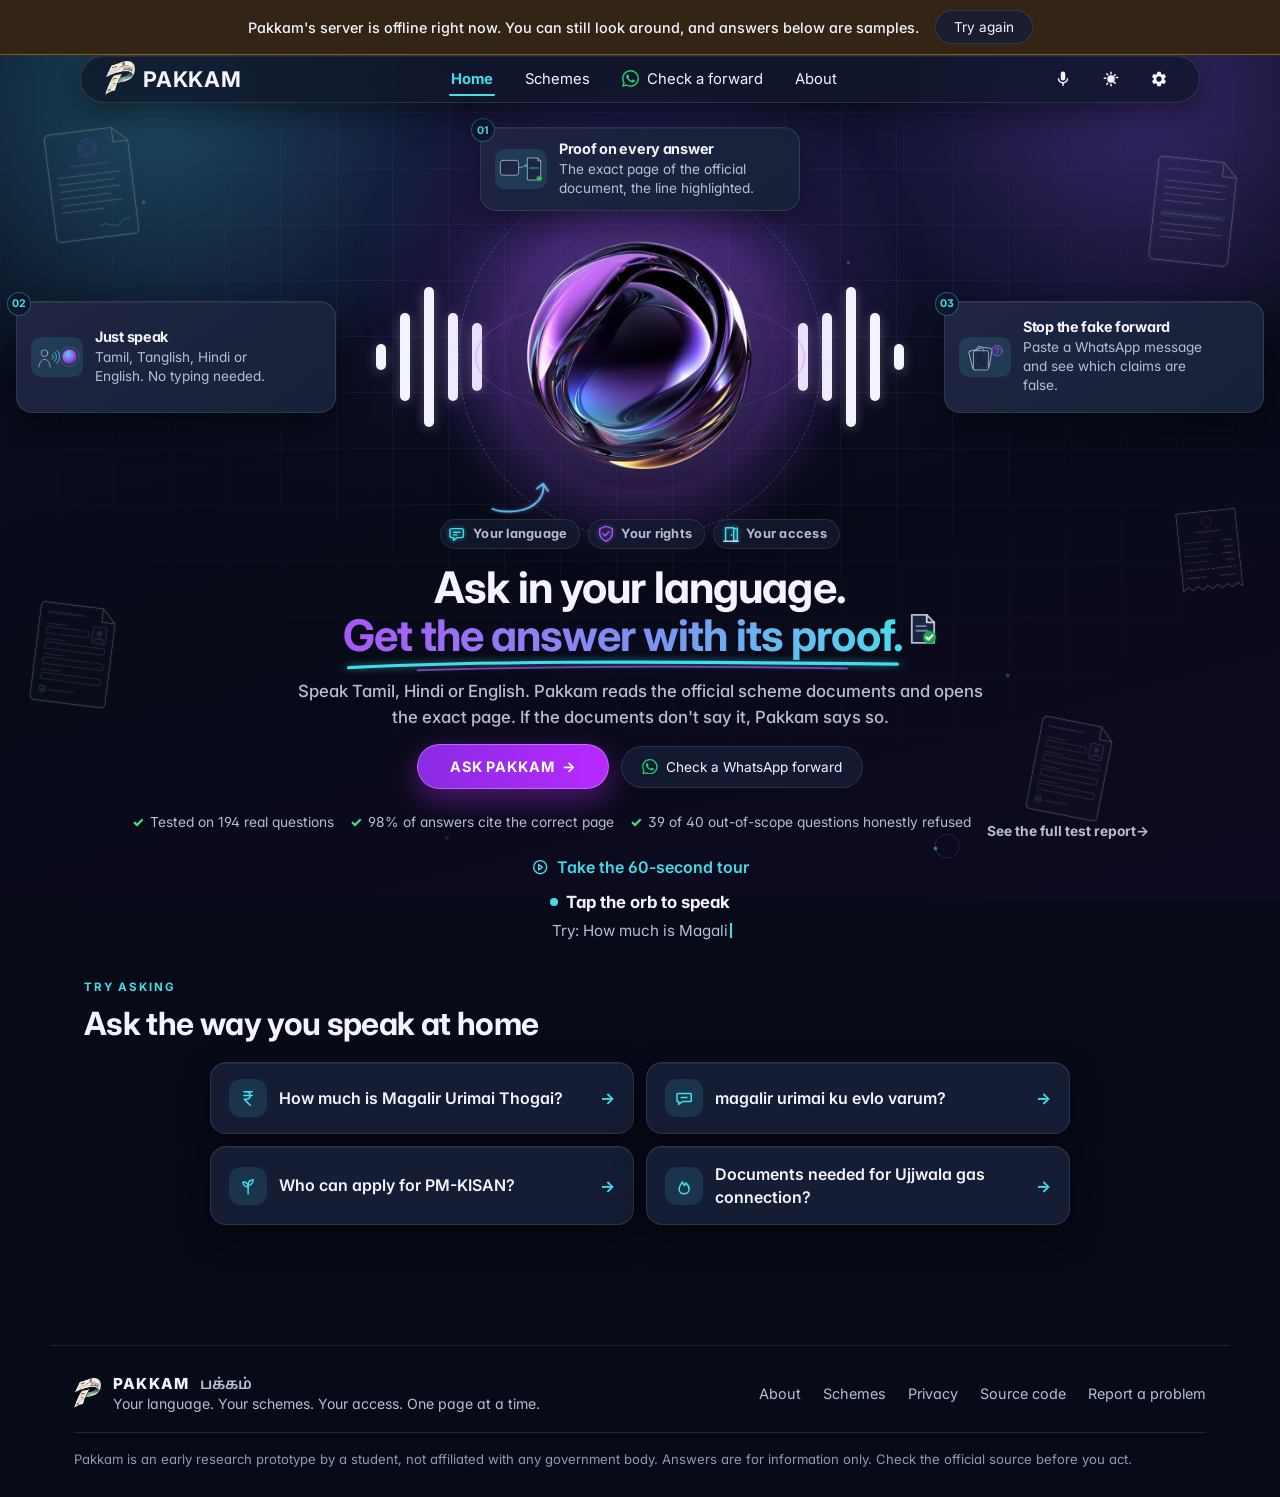
==== commit c5a47127: "Schemes: tabs and search on one line, list and guide panel on one line - Search moves beside the cat" ====
--- a/web/index.html
+++ b/web/index.html
@@ -322,11 +322,13 @@
       </div>
       <div class="schemes-side">
         <figure class="art-picture schemes-hero"><img src="./assets/art/schemes-hero.webp" width="1200" height="675" loading="lazy" decoding="async" alt="Illustration: a woman and an elderly man at a ration shop counter on a Tamil Nadu street." data-i18n-alt="alt.schemesHero" /></figure>
+      </div>
+    </div>
+
+    <div class="schemes-body">
+      <div class="schemes-search">
         <input type="search" id="scheme-search-input" class="input-pill" placeholder="Search schemes..." data-i18n-placeholder="schemes.search" />
       </div>
-    </div>
-
-    <div class="schemes-body">
       <div class="schemes-main">
         <div id="scheme-filters" class="scheme-filters" role="group" aria-label="Filter schemes"></div>
         <div id="scheme-banner" class="scheme-banner" aria-live="polite" hidden></div>
--- a/web/Styles/global.css
+++ b/web/Styles/global.css
@@ -2154,3 +2154,26 @@
 .about-panel { min-height: 260px; }
 @media (min-width: 961px) { .callout-02, .callout-03 { min-height: 112px; } }
 .hero-title { width: fit-content; max-width: 100%; margin-inline: auto; }
+
+/* ---------- Schemes: tabs and search on one line, list and guide on one line ---------- */
+.schemes-search .input-pill { width: 100%; }
+.schemes-search { margin-top: 14px; }
+@media (min-width: 1200px) {
+  .schemes-body { grid-template-columns: minmax(0, 1fr) 320px; grid-template-rows: auto auto 1fr; column-gap: 28px; row-gap: 0; }
+  .schemes-main { display: contents; }
+  .schemes-body #scheme-filters { grid-column: 1; grid-row: 1; margin-top: 0; }
+  .schemes-search { grid-column: 2; grid-row: 1; align-self: center; margin: 0; }
+  .schemes-body #scheme-banner { grid-column: 1; grid-row: 2; }
+  .schemes-body #schemes-grid { grid-column: 1; grid-row: 3; margin-top: 18px; }
+  .schemes-body #scheme-banner:not([hidden]) + #schemes-grid { margin-top: 14px; }
+  .schemes-guide { grid-column: 2; grid-row: 2 / 4; align-self: start; margin-top: 18px; }
+  .schemes-side .schemes-search { display: none; }
+}
+.filter-tab { display: inline-flex; align-items: center; gap: 2px; line-height: 1.2; }
+.tab-art { vertical-align: middle; margin-right: 6px; }
+/* every row the same shape: the facts column has one width and at most two lines */
+@media (min-width: 761px) {
+  .scheme-row { grid-template-columns: minmax(0, 1fr) 300px 14px; min-height: 96px; }
+  .row-side { max-width: none; width: 300px; }
+  .row-amount { display: -webkit-box; -webkit-line-clamp: 2; -webkit-box-orient: vertical; overflow: hidden; line-height: 1.4; }
+}
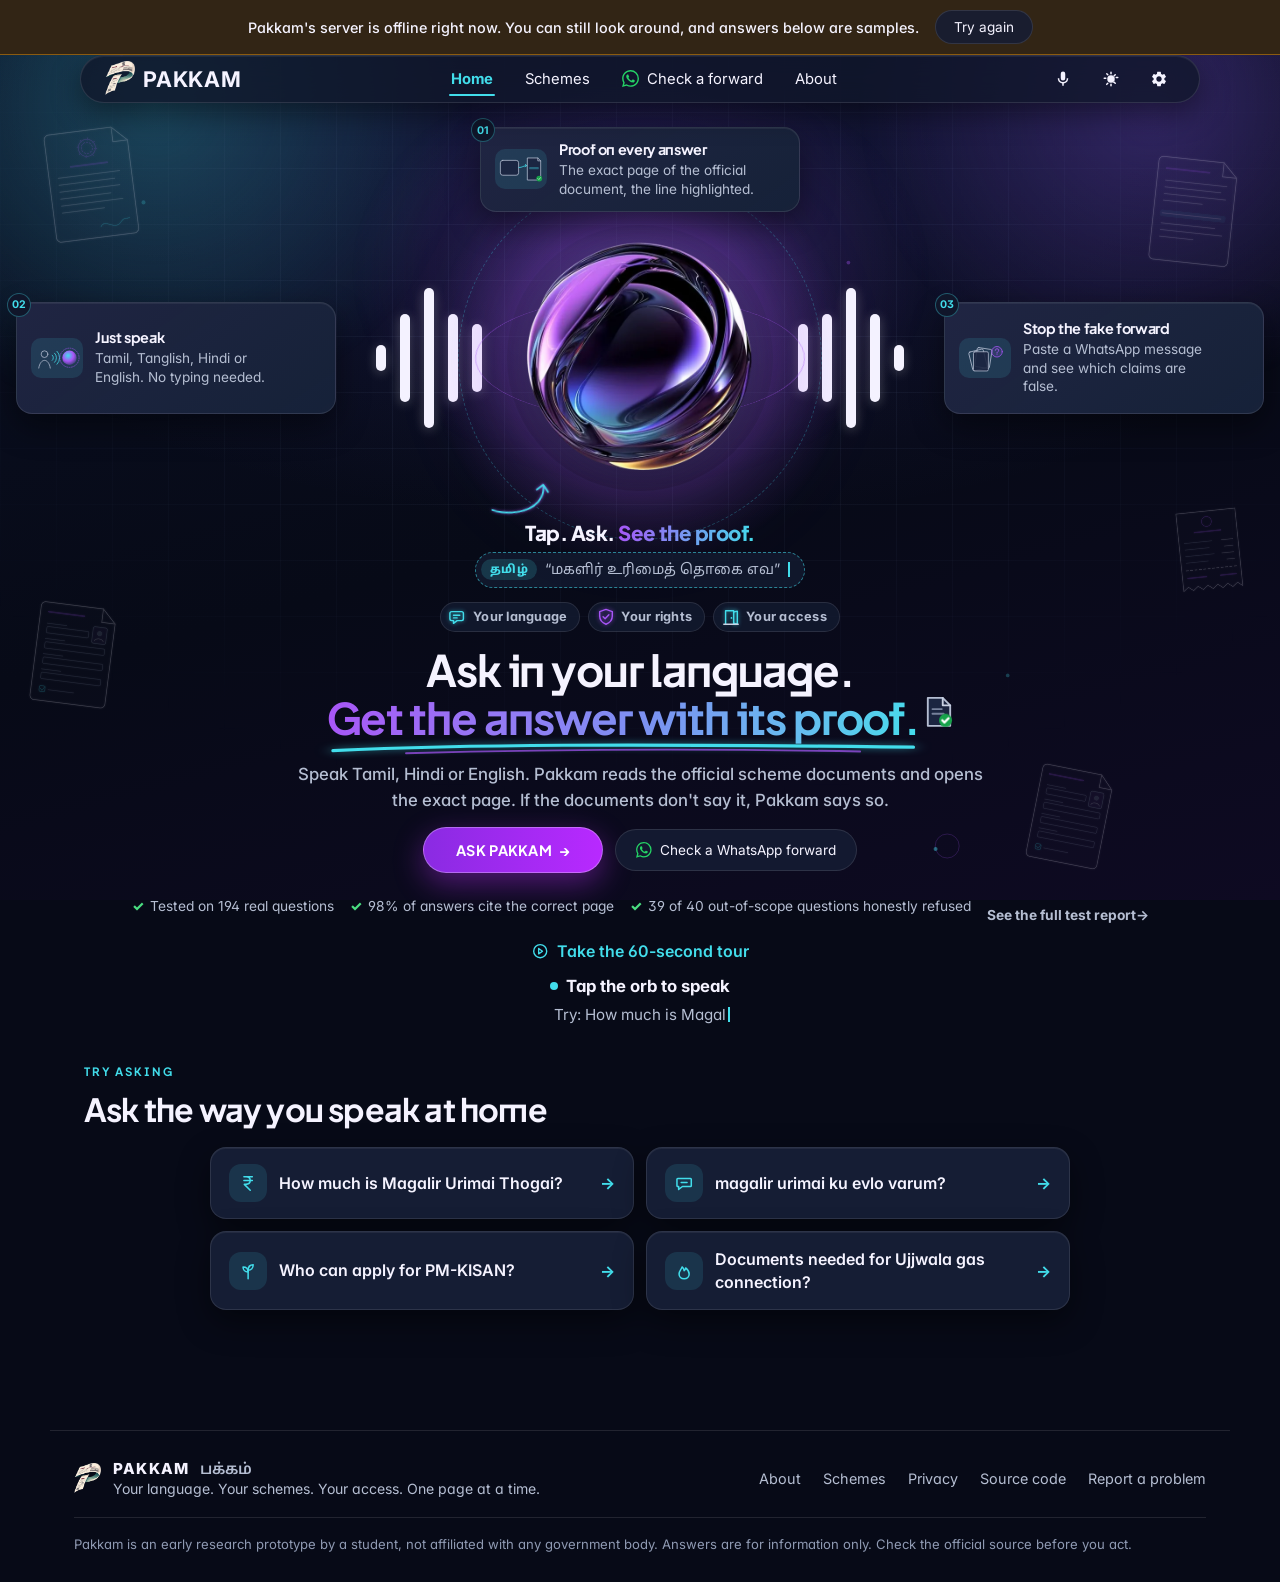
==== commit e944ca25: "Home: 'Tap. Ask. See the proof.' under the orb with self-typing examples; heading fonts and type sca" ====
--- a/web/index.html
+++ b/web/index.html
@@ -22,9 +22,10 @@
   <link rel="manifest" href="./manifest.webmanifest" />
   <link rel="preconnect" href="https://fonts.googleapis.com" />
   <link rel="preconnect" href="https://fonts.gstatic.com" crossorigin />
-  <link rel="stylesheet" media="print" onload="this.media='all'" href="https://fonts.googleapis.com/css2?family=Inter:wght@400;500;600;700;800&family=Noto+Sans+Tamil:wght@400;500;600;700&family=Noto+Sans+Devanagari:wght@400;500;600;700&display=swap" />
+  <link rel="stylesheet" media="print" onload="this.media='all'" href="https://fonts.googleapis.com/css2?family=Inter:wght@400;500;600;700;800&family=Plus+Jakarta+Sans:wght@700;800&family=Anek+Tamil:wght@600;700&family=Anek+Devanagari:wght@600;700&family=Noto+Sans+Tamil:wght@400;500;600;700&family=Noto+Sans+Devanagari:wght@400;500;600;700&display=swap" />
   <link rel="preload" as="image" href="./assets/images/dark-orb.webp" />
   <link rel="stylesheet" href="./Styles/global.css" />
+  <link rel="stylesheet" href="./Styles/type.css" />
 </head>
 <body>
   <p id="orb-live" class="sr-only" aria-live="polite" aria-atomic="true"></p>
@@ -164,6 +165,10 @@
 
       <!-- Hero Copy & CTA -->
       <div class="hero-copy">
+        <div class="orb-slogan">
+          <p class="slogan-line"><span data-i18n="slogan.a">Tap.</span> <span data-i18n="slogan.b">Ask.</span> <span class="slogan-grad" data-i18n="slogan.c">See the proof.</span></p>
+          <button type="button" class="slogan-example" id="slogan-example"><span class="ex-tag" aria-hidden="true"></span><span class="ex-text"></span><span class="ex-caret" aria-hidden="true"></span></button>
+        </div>
         <ul class="hero-pills" role="list">
           <li class="hero-pill"><span class="pill-art" data-art="pill-lang"></span><span data-i18n="pill.lang">Your language</span></li>
           <li class="hero-pill"><span class="pill-art" data-art="pill-rights"></span><span data-i18n="pill.rights">Your rights</span></li>
--- a/web/Styles/type.css
+++ b/web/Styles/type.css
@@ -0,0 +1,54 @@
+/* Pakkam type scale: the text styles in the Figma file "Pakkam Illustrations" (Foundations
+   page). Headings use Plus Jakarta Sans for English, Anek Tamil for Tamil and Anek Devanagari
+   for Hindi; body text stays in Inter / Noto Sans for reading. Edit the styles in Figma first. */
+:root {
+  --font-heading: 'Plus Jakarta Sans', 'Anek Tamil', 'Anek Devanagari', 'Inter', system-ui, sans-serif;
+  --type-display: 800 clamp(2rem, 3.4vw, 3.1rem) / 1.1 var(--font-heading);
+  --type-h1: 800 clamp(1.9rem, 3vw, 2.75rem) / 1.12 var(--font-heading);
+  --type-h2: 700 clamp(1.3rem, 2vw, 1.6rem) / 1.25 var(--font-heading);
+  --type-h3: 700 1.05rem / 1.3 var(--font-heading);
+  --type-eyebrow: 800 0.78rem / 1.2 var(--font-heading);
+  --type-button: 800 0.92rem / 1.2 var(--font-heading);
+  --type-body-l: 500 1.06rem / 1.6 var(--font-primary);
+  --type-body: 400 1rem / 1.6 var(--font-primary);
+  --type-caption: 500 0.82rem / 1.45 var(--font-primary);
+  --tracking-heading: -0.025em;
+  --tracking-eyebrow: 0.16em;
+}
+:root:lang(ta) { --font-heading: 'Anek Tamil', 'Noto Sans Tamil', 'Plus Jakarta Sans', system-ui, sans-serif; --tracking-heading: 0; }
+:root:lang(hi) { --font-heading: 'Anek Devanagari', 'Noto Sans Devanagari', 'Plus Jakarta Sans', system-ui, sans-serif; --tracking-heading: 0; }
+
+h1, h2, h3, .hero-title, .feature-title, .slogan-line, .story-q, .story-big, .row-name, .scheme-banner h2,
+.about-hero h1, .page-header h1, .cap-card h3, .flow-step h3, .num b, .hc-step h3, .how-checks h2, .schemes-guide h2 {
+  font-family: var(--font-heading);
+  letter-spacing: var(--tracking-heading);
+}
+.page-header h1 { font: var(--type-h1); letter-spacing: var(--tracking-heading); }
+.hero-eyebrow, .chapter-n, .slide-text .chapter-n { font-family: var(--font-heading); letter-spacing: var(--tracking-eyebrow); }
+.cta-button, .about-tab, .player-dot { font-family: var(--font-heading); }
+.cta-button { letter-spacing: 0.02em; }
+/* Tamil and Hindi headings need more room above and below the line */
+:lang(ta) :is(h1, h2, h3, .hero-title, .slogan-line), :lang(hi) :is(h1, h2, h3, .hero-title, .slogan-line) { line-height: 1.35; }
+:lang(ta) .page-header h1, :lang(hi) .page-header h1 { line-height: 1.3; }
+
+/* ---------- Under the orb ---------- */
+.orb-slogan { display: flex; flex-direction: column; align-items: center; gap: 6px; margin: 0 0 14px; }
+.slogan-line { margin: 0; font-size: clamp(1.15rem, 1.6vw, 1.4rem); font-weight: 800; color: var(--text-primary); }
+.slogan-grad { background: linear-gradient(100deg, var(--accent-2), var(--accent-cyan)); -webkit-background-clip: text; background-clip: text; color: transparent; -webkit-text-fill-color: transparent; }
+.slogan-example { display: inline-flex; align-items: center; gap: 8px; min-height: 36px; max-width: 100%; padding: 4px 14px 4px 5px; border-radius: var(--radius-pill); border: 1px dashed color-mix(in srgb, var(--accent-cyan) 55%, transparent); background: color-mix(in srgb, var(--surface-1) 70%, transparent); color: var(--text-secondary); font: inherit; font-size: 0.9rem; cursor: pointer; transition: border-color 0.2s, color 0.2s; }
+.slogan-example:hover, .slogan-example:focus-visible { border-style: solid; border-color: var(--accent-cyan); color: var(--text-primary); }
+.ex-tag { flex: none; padding: 3px 9px; border-radius: var(--radius-pill); background: color-mix(in srgb, var(--accent-cyan) 16%, transparent); color: var(--text-highlight); font-size: 0.72rem; font-weight: 800; letter-spacing: 0.04em; }
+.ex-text { min-width: 0; overflow: hidden; text-overflow: ellipsis; white-space: nowrap; }
+.ex-text::before { content: '“'; } .ex-text::after { content: '”'; }
+.ex-caret { width: 2px; height: 1.05em; background: var(--accent-cyan); animation: caretBlink 1s steps(1) infinite; }
+@keyframes caretBlink { 50% { opacity: 0; } }
+body.intro .orb-slogan { animation: rise 0.7s var(--ease-out) 0.15s both; }
+/* while Pakkam listens or answers, the example steps aside */
+body:has(#hero-orb-assembly[data-state]:not([data-state="idle"])) .slogan-example { visibility: hidden; }
+@media (prefers-reduced-motion: reduce) { .ex-caret { animation: none; display: none; } }
+html.calm .ex-caret, html.easy .ex-caret { display: none; }
+@media (min-width: 961px) and (max-height: 820px) {
+  #hero-orb-assembly .central-orb-container { width: 190px; height: 190px; }
+  .hero-pills { display: none; }
+  .orb-slogan { margin-bottom: 10px; gap: 4px; }
+}
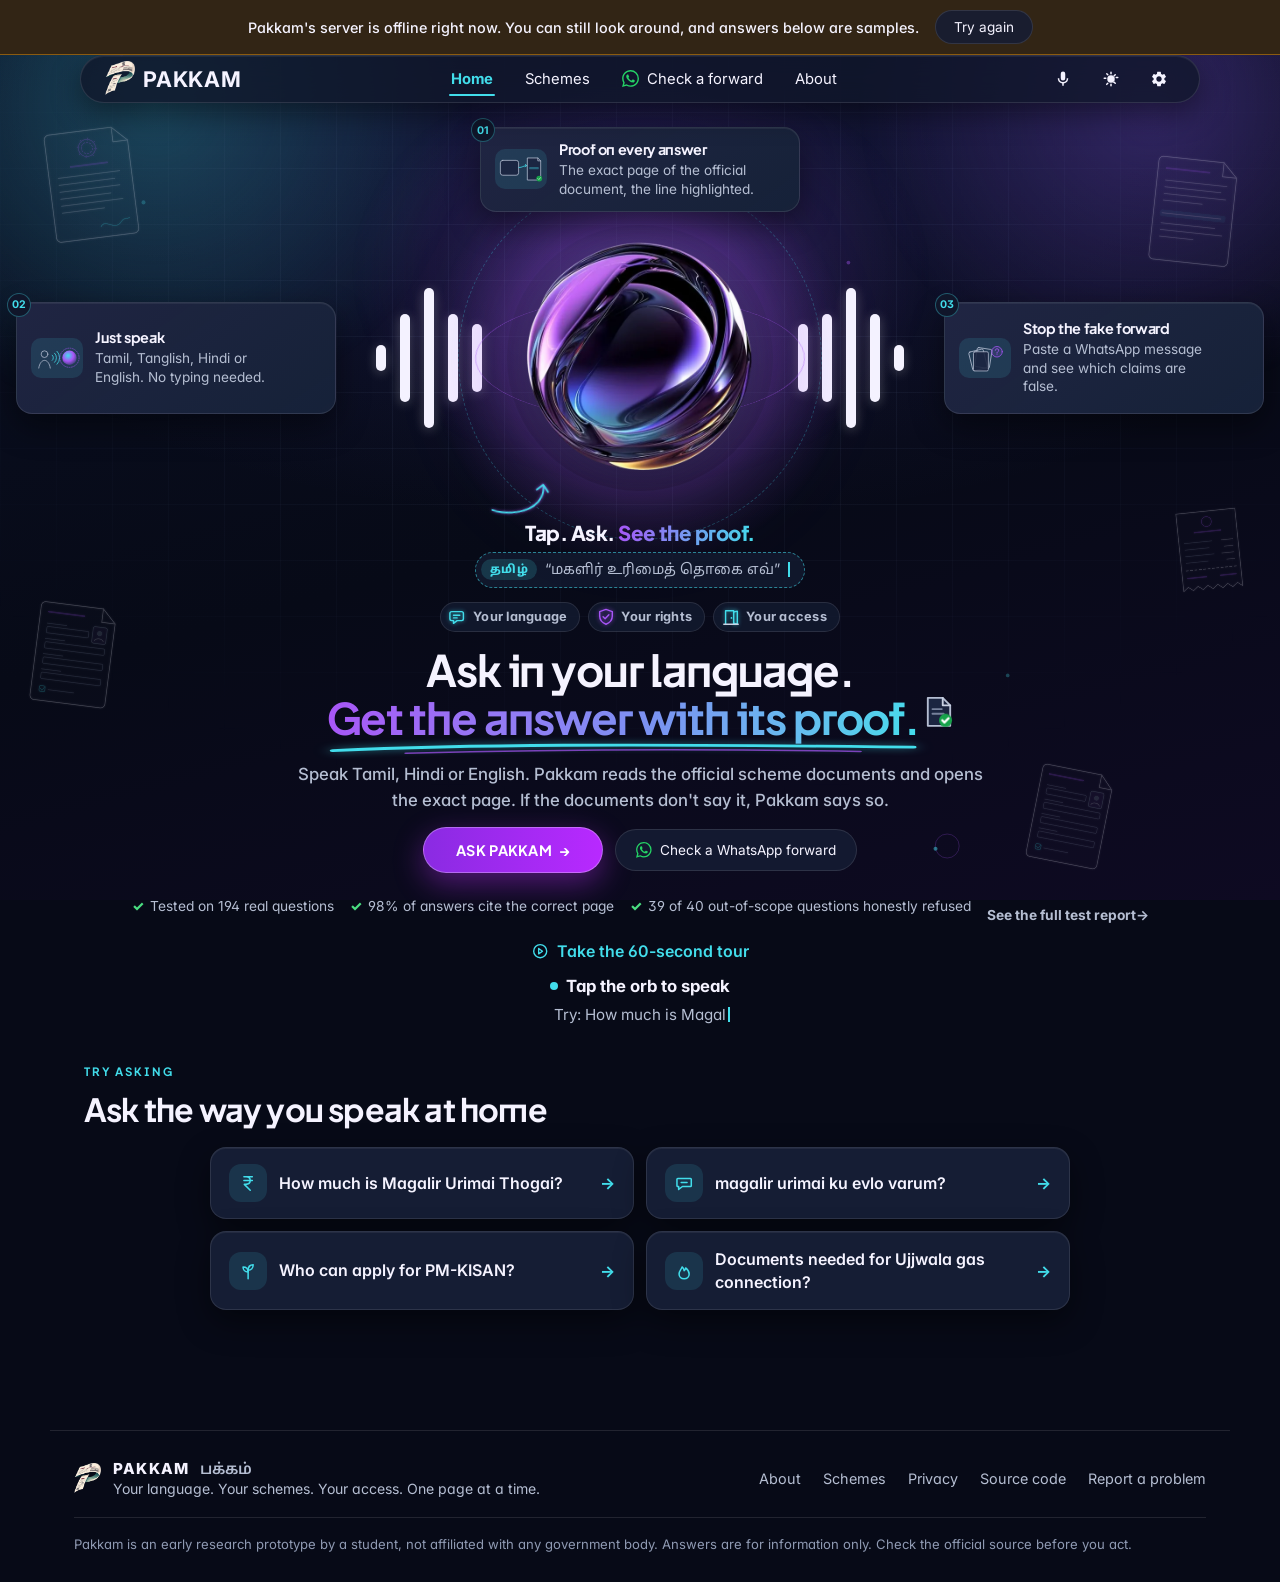
==== commit 1d42901a: "Motion from Figma (Pakkam/Rise, Pop, Draw line, Crossfade) and Figma-only tokens Co-Authored-By: Cla" ====
--- a/web/index.html
+++ b/web/index.html
@@ -26,6 +26,7 @@
   <link rel="preload" as="image" href="./assets/images/dark-orb.webp" />
   <link rel="stylesheet" href="./Styles/global.css" />
   <link rel="stylesheet" href="./Styles/type.css" />
+  <link rel="stylesheet" href="./Styles/motion.css" />
 </head>
 <body>
   <p id="orb-live" class="sr-only" aria-live="polite" aria-atomic="true"></p>
--- a/web/Styles/motion.css
+++ b/web/Styles/motion.css
@@ -0,0 +1,46 @@
+/* Pakkam motion, taken from the Figma file "Pakkam Illustrations" (Motion page, frame
+   "Home hero — motion"). Named Figma styles: Pakkam/Rise, Pakkam/Pop, Pakkam/Draw line,
+   Pakkam/Crossfade. Timings, offsets and easing come from get_motion_context; change them in
+   Figma first. Reduced motion and calm mode switch all of this off (see global.css). */
+:root {
+  --ease-out: cubic-bezier(0.22, 1, 0.36, 1);
+  --dur-rise: 0.7s;   /* Pakkam/Rise: fade in + 24px up */
+  --dur-pop: 0.5s;    /* Pakkam/Pop: fade in + scale from 60% */
+  --dur-draw: 1s;     /* Pakkam/Draw line: path trim end 0 -> 100% */
+  --dur-fade: 0.45s;  /* Pakkam/Crossfade */
+  --dur-orb: 0.9s;    /* orb: scale 80% -> 100%, opacity 0 -> 1 */
+}
+@keyframes rise { from { opacity: 0; transform: translateY(24px); } to { opacity: 1; transform: none; } }
+@keyframes artPop { from { opacity: 0; transform: scale(0.6); } to { opacity: 1; transform: none; } }
+@keyframes figmaFade { from { opacity: 0; } to { opacity: 1; } }
+@keyframes figmaDraw { from { stroke-dasharray: 0 1; } to { stroke-dasharray: 1 1; } }
+@keyframes orbIn { from { opacity: 0; transform: scale(0.8); } to { opacity: 1; transform: none; } }
+
+/* Home entrance, offsets as on the Figma timeline */
+body.intro #hero-orb-assembly { animation: orbIn var(--dur-orb) var(--ease-out) both; }
+body.intro .orb-slogan { animation: rise var(--dur-rise) var(--ease-out) 0.15s both; }
+body.intro .hero-copy > .hero-title { animation: none; }
+body.intro .hero-title .ht-1 { animation: rise var(--dur-rise) var(--ease-out) 0.3s both; }
+body.intro .hero-title .ht-2 { animation: rise var(--dur-rise) var(--ease-out) 0.4s both; }
+body.intro .hero-subtitle { animation: rise var(--dur-rise) var(--ease-out) 0.5s both; }
+body.intro .hero-actions { animation: rise var(--dur-rise) var(--ease-out) 0.55s both; }
+body.intro .hero-proof { animation: figmaFade var(--dur-fade) var(--ease-out) 0.8s both; }
+.orb-arrow .draw, .orb-arrow .draw-head { stroke-dasharray: 1 1; }
+/* The underline is stretched to the headline width, so it draws in its own units (path ~294 long) */
+.ht-underline .draw { vector-effect: none; stroke-dasharray: 320; stroke-dashoffset: 0; }
+@keyframes figmaDrawUnderline { from { stroke-dashoffset: 320; } to { stroke-dashoffset: 0; } }
+body.intro .ht-underline .ul-1 { animation: figmaDrawUnderline var(--dur-draw) var(--ease-out) 0.9s both; }
+body.intro .ht-underline .ul-2 { animation: figmaDrawUnderline var(--dur-draw) var(--ease-out) 1.15s both; }
+body.intro .orb-arrow .draw { animation: figmaDraw var(--dur-draw) var(--ease-out) 1.8s both; }
+body.intro .orb-arrow .draw-head { animation: figmaDraw var(--dur-fade) var(--ease-out) 2.6s both; }
+body.intro .ht-mark .pop { animation: artPop var(--dur-pop) var(--ease-out) 1.7s both; }
+
+/* The rest of the site uses the same named styles */
+.slide { transition-duration: var(--dur-fade); }
+.about-panel { animation: rise var(--dur-fade) var(--ease-out) both; }
+.how-checks.play .hc-art :is(.s1, .s2, .s3, .s4) { animation-name: artPop; animation-duration: var(--dur-pop); }
+@media (prefers-reduced-motion: reduce) {
+  body.intro :is(#hero-orb-assembly, .orb-slogan, .hero-title .ht-1, .hero-title .ht-2, .hero-subtitle, .hero-actions, .hero-proof),
+  .ht-underline *, .orb-arrow *, .ht-mark *, .about-panel { animation: none !important; }
+}
+html.calm :is(body.intro #hero-orb-assembly, .orb-slogan, .ht-1, .ht-2, .hero-subtitle, .hero-actions, .hero-proof, .about-panel) { animation: none !important; }
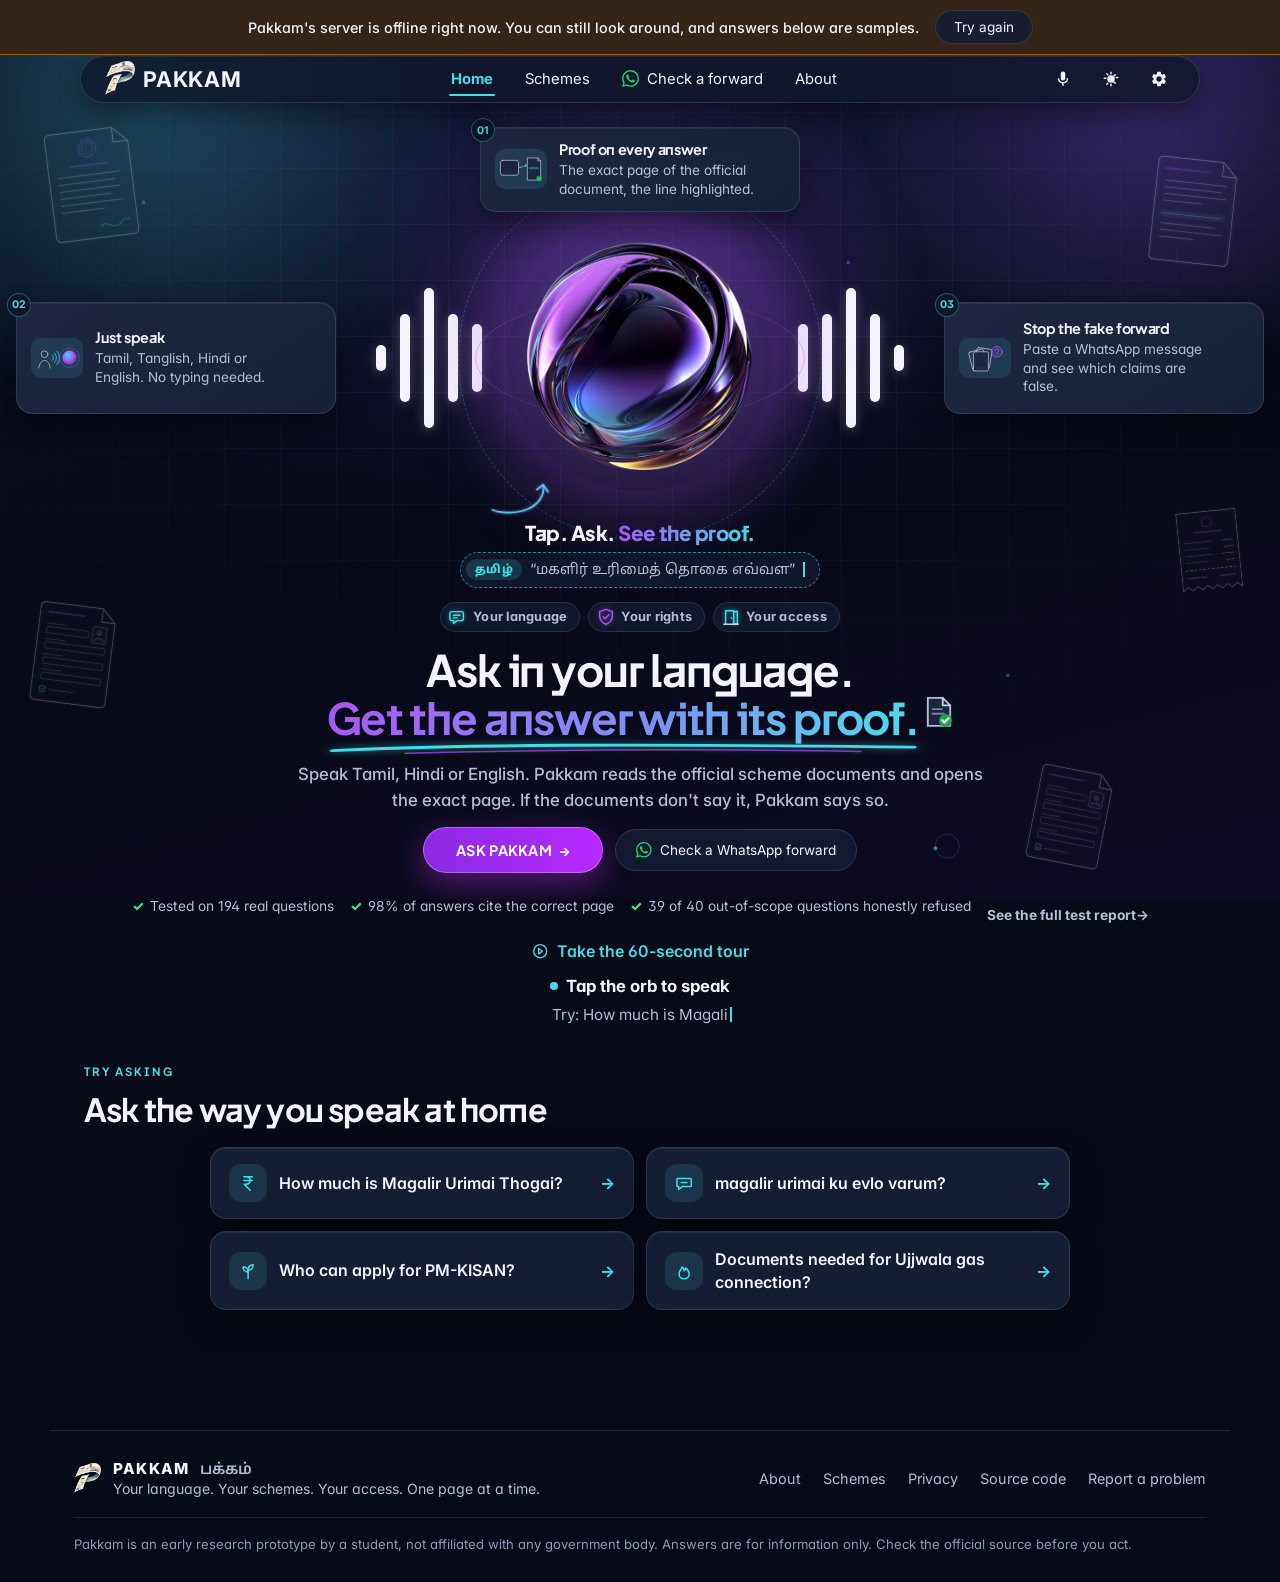
==== commit 9e8d5cec: "About: architecture pipeline and honest testing method (en/ta/hi); FigJam diagram in docs/judge Co-A" ====
--- a/web/index.html
+++ b/web/index.html
@@ -544,12 +544,33 @@
           <li class="flow-step"><span class="flow-dot"><svg class="ui-icon" viewBox="0 0 24 24" fill="none" stroke="currentColor" stroke-width="1.8" stroke-linecap="round" stroke-linejoin="round" aria-hidden="true"><circle cx="11" cy="11" r="6.5"/><path d="m16 16 4.5 4.5"/></svg></span><h3 data-i18n="ab.h2t">Pakkam finds the page</h3><p data-i18n="ab.h2">It searches 18 official government documents, never the open internet.</p><span class="tech-badge" data-i18n="ab.badgeDocs">18 official documents</span></li>
           <li class="flow-step"><span class="flow-dot"><svg class="ui-icon" viewBox="0 0 24 24" fill="none" stroke="currentColor" stroke-width="1.8" stroke-linecap="round" stroke-linejoin="round" aria-hidden="true"><path d="m5 12.5 4.5 4.5L19 7.5"/></svg></span><h3 data-i18n="ab.h3t">It checks before it speaks</h3><p data-i18n="ab.h3">Every sentence must point to a page and every number must be on it. Then Gnani Timbre reads the answer aloud.</p><span class="tech-badge">Gnani Timbre</span></li>
         </ol>
+        <div class="pipeline">
+          <h3 class="pipe-title" data-i18n="pipe.title">Under the hood</h3>
+          <ol class="pipe-steps">
+          <li class="pipe-step"><span class="pipe-n" aria-hidden="true">1</span><div><h4 data-i18n="pipe.1t">Voice or text</h4><p data-i18n="pipe.1">Gnani Prisma turns speech into text, even mixed Tamil and English.</p></div></li>
+          <li class="pipe-step"><span class="pipe-n" aria-hidden="true">2</span><div><h4 data-i18n="pipe.2t">Search</h4><p data-i18n="pipe.2">Hybrid search (BGE-M3) across 18 official documents, never the open internet.</p></div></li>
+          <li class="pipe-step"><span class="pipe-n" aria-hidden="true">3</span><div><h4 data-i18n="pipe.3t">Rerank</h4><p data-i18n="pipe.3">A reranker keeps only the pages that really answer the question.</p></div></li>
+          <li class="pipe-step"><span class="pipe-n" aria-hidden="true">4</span><div><h4 data-i18n="pipe.4t">Write</h4><p data-i18n="pipe.4">The answer is written only from those pages and the signed fact cards.</p></div></li>
+          <li class="pipe-step"><span class="pipe-n" aria-hidden="true">5</span><div><h4 data-i18n="pipe.5t">Check</h4><p data-i18n="pipe.5">Every sentence must cite a page, and every number must be on that page.</p></div></li>
+          <li class="pipe-step"><span class="pipe-n" aria-hidden="true">6</span><div><h4 data-i18n="pipe.6t">Show and speak</h4><p data-i18n="pipe.6">The page opens with the line highlighted; Gnani Timbre reads it aloud.</p></div></li>
+          </ol>
+          <p class="pipe-refuse"><span class="pipe-x" aria-hidden="true">✗</span><span data-i18n="pipe.refuse">If the pages don't answer it, or any check fails, Pakkam says it is not in the documents. It never guesses.</span></p>
+        </div>
       </div>
       <div role="tabpanel" id="panel-tested" class="about-panel" aria-labelledby="tab-tested" tabindex="0" hidden>
       <div class="num-row">
           <div class="num"><b class="count" data-to="194">194</b><span data-i18n="ab.n1">test questions in 4 languages</span></div>
           <div class="num"><b class="count" data-to="98" data-suffix="%">98%</b><span data-i18n="ab.n2">of answers cite the correct page</span></div>
           <div class="num"><b class="count" data-to="39" data-suffix=" / 40">39 / 40</b><span data-i18n="ab.n3">out-of-scope questions honestly refused</span></div>
+        </div>
+        <div class="test-method">
+          <h3 data-i18n="tm.title">How we tested</h3>
+          <ul>
+            <li data-i18n="tm.1">194 questions were sent to the live site one at a time, as a visitor would: 154 covered by the documents and 40 deliberately outside them.</li>
+            <li data-i18n="tm.2">A covered answer counts as right only if it cites a page that really holds it: 133 of the 136 answered. The other 18 covered questions were declined rather than guessed.</li>
+            <li data-i18n="tm.3">An out-of-scope question counts as right only if Pakkam refuses: 39 of 40.</li>
+            <li class="tm-miss" data-i18n="tm.4">The one miss: a Hindi question about the date of the next PM-KISAN instalment was answered instead of refused. It is listed in the report.</li>
+          </ul>
         </div>
         <a class="text-link num-link" href="https://github.com/mailtojaswanthss-svg/pakkam/blob/main/docs/review/LIVE_BENCHMARK.md" target="_blank" rel="noopener" data-i18n="ab.numLink">See the full benchmark →</a>
       </div>
--- a/web/Styles/type.css
+++ b/web/Styles/type.css
@@ -52,3 +52,20 @@
   .hero-pills { display: none; }
   .orb-slogan { margin-bottom: 10px; gap: 4px; }
 }
+
+/* ---------- About: under the hood (the FigJam architecture diagram, as real text) ---------- */
+.pipeline { margin-top: 28px; padding: 20px; border-radius: var(--radius-card); background: var(--card-gradient), var(--surface-1); border: 1px solid var(--border-1); }
+.pipe-title { margin: 0 0 14px; font-size: 1.05rem; }
+.pipe-steps { list-style: none; margin: 0; padding: 0; display: grid; grid-template-columns: repeat(3, minmax(0, 1fr)); gap: 12px 14px; counter-reset: none; }
+.pipe-step { position: relative; display: grid; grid-template-columns: 30px minmax(0, 1fr); gap: 10px; align-items: start; padding: 12px; border-radius: 14px; background: var(--surface-2); border: 1px solid var(--border-1); }
+.pipe-n { display: inline-grid; place-items: center; width: 28px; height: 28px; border-radius: 50%; background: linear-gradient(135deg, var(--accent-2), var(--accent-cyan)); color: #fff; font: 800 0.8rem/1 var(--font-heading); }
+.pipe-step h4 { margin: 2px 0 3px; font: 700 0.95rem/1.3 var(--font-heading); color: var(--text-primary); }
+.pipe-step p { margin: 0; font-size: 0.84rem; line-height: 1.45; color: var(--text-secondary); }
+.pipe-refuse { display: flex; gap: 10px; align-items: flex-start; margin: 14px 0 0; padding: 10px 14px; border-radius: 12px; border: 1px solid color-mix(in srgb, var(--bad) 45%, transparent); background: color-mix(in srgb, var(--bad) 10%, transparent); color: var(--text-primary); font-size: 0.9rem; }
+.pipe-x { flex: none; display: inline-grid; place-items: center; width: 22px; height: 22px; border-radius: 50%; background: var(--bad); color: #fff; font-weight: 800; font-size: 0.75rem; }
+.test-method { margin: 22px 0 12px; padding: 18px 20px; border-radius: var(--radius-card); background: var(--surface-1); border: 1px solid var(--border-1); }
+.test-method h3 { margin: 0 0 10px; font-size: 1.05rem; }
+.test-method ul { margin: 0; padding-left: 20px; display: grid; gap: 6px; color: var(--text-secondary); font-size: 0.9rem; line-height: 1.55; }
+.test-method .tm-miss { color: var(--text-primary); }
+.test-method .tm-miss::marker { color: var(--warn); }
+@media (max-width: 860px) { .pipe-steps { grid-template-columns: minmax(0, 1fr); } }
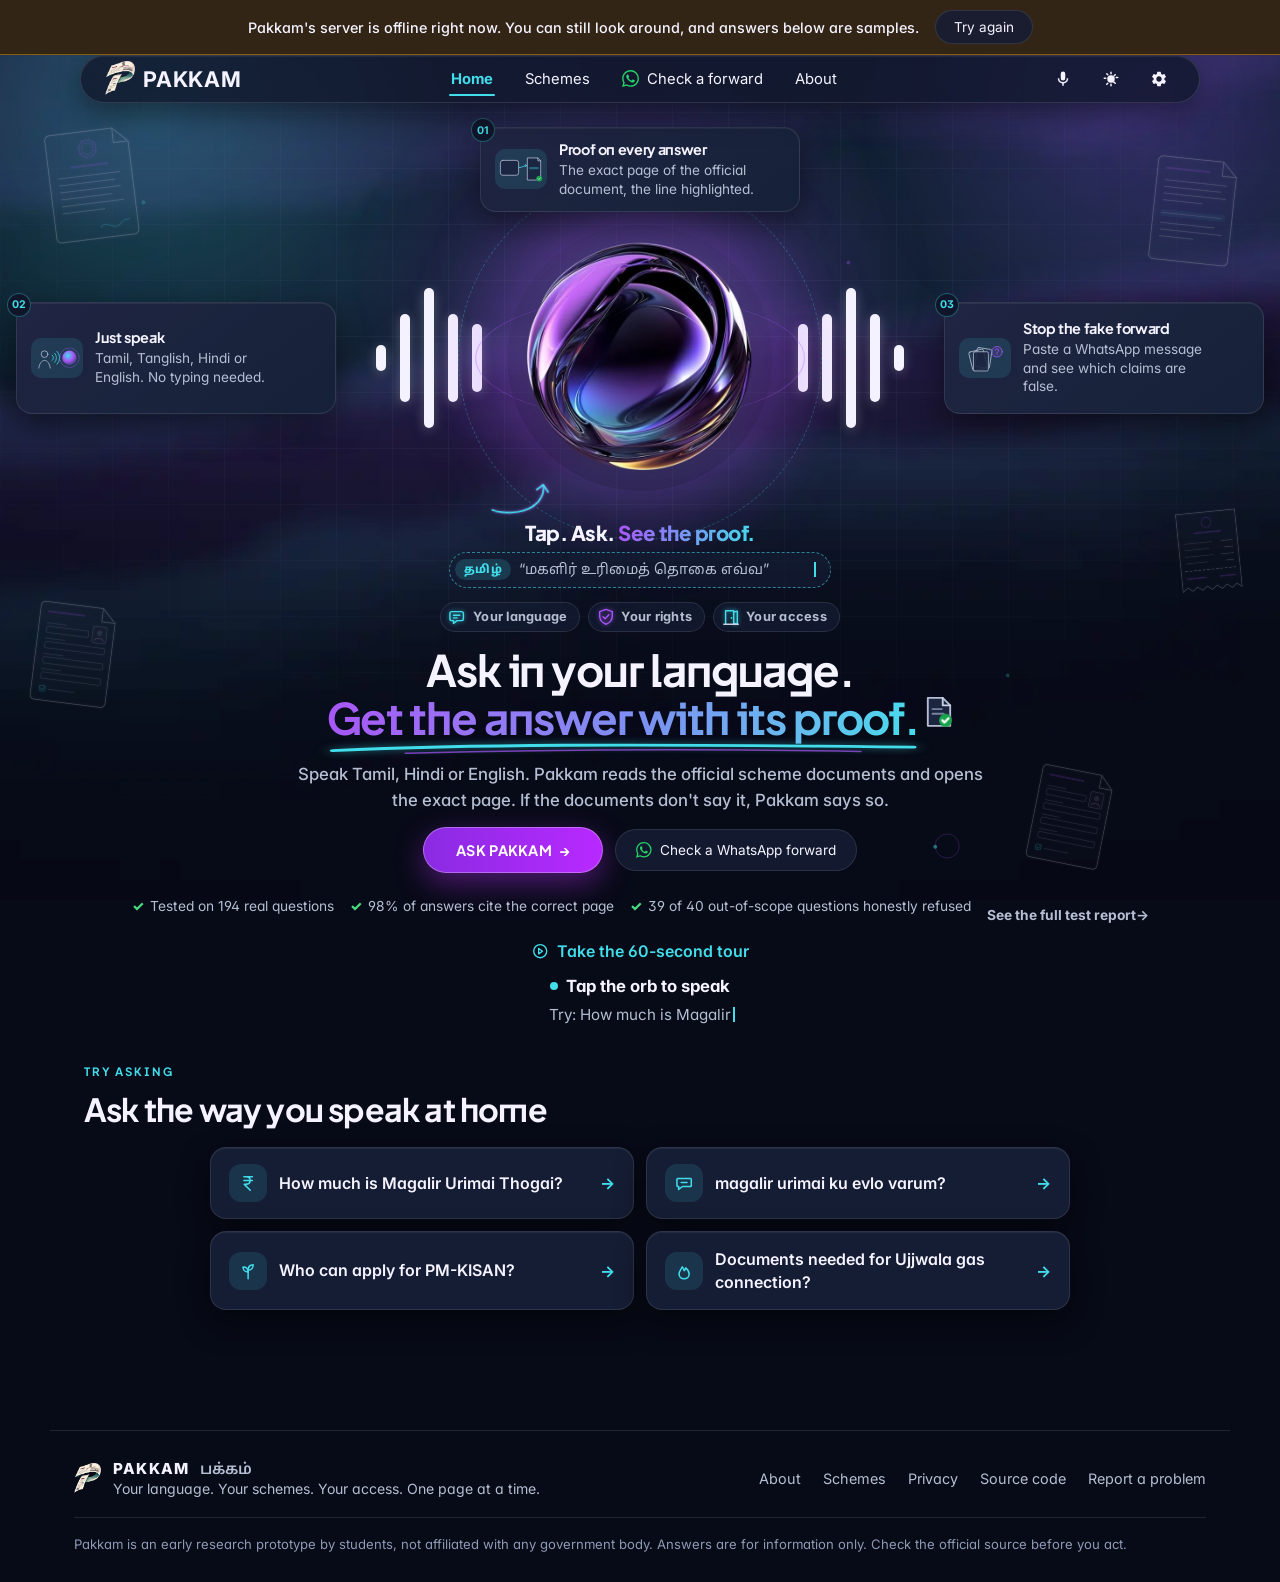
==== commit 7739c3ba: "Credits: add Mohit K, LinkedIn links, frontend to Jaswanth's role; team photo support Co-Authored-By" ====
--- a/web/index.html
+++ b/web/index.html
@@ -601,7 +601,7 @@
       <a class="text-link" href="https://github.com/mailtojaswanthss-svg/pakkam" target="_blank" rel="noopener" data-i18n="footer.code">Source code</a>
       <a class="text-link" href="https://github.com/mailtojaswanthss-svg/pakkam/issues" target="_blank" rel="noopener" data-i18n="footer.contact">Report a problem</a>
     </nav>
-    <p class="footer-note" data-i18n="st.disclaimer">Pakkam is an early research prototype by a student, not affiliated with any government body. Answers are for information only. Check the official source before you act.</p>
+    <p class="footer-note" data-i18n="st.disclaimer">Pakkam is an early research prototype by students, not affiliated with any government body. Answers are for information only. Check the official source before you act.</p>
   </footer>
 
   <nav class="tab-bar" aria-label="Main">
--- a/web/Styles/type.css
+++ b/web/Styles/type.css
@@ -1,8 +1,10 @@
 /* Pakkam type scale: the text styles in the Figma file "Pakkam Illustrations" (Foundations
    page). Headings use Plus Jakarta Sans for English, Anek Tamil for Tamil and Anek Devanagari
    for Hindi; body text stays in Inter / Noto Sans for reading. Edit the styles in Figma first. */
+/* Size-matched stand-in while Plus Jakarta Sans loads, so the headline does not jump (CLS) */
+@font-face { font-family: 'Jakarta Fallback'; src: local('Arial'), local('Liberation Sans'), local('Helvetica'); size-adjust: 101.6%; }
 :root {
-  --font-heading: 'Plus Jakarta Sans', 'Anek Tamil', 'Anek Devanagari', 'Inter', system-ui, sans-serif;
+  --font-heading: 'Plus Jakarta Sans', 'Jakarta Fallback', 'Anek Tamil', 'Anek Devanagari', 'Inter', system-ui, sans-serif;
   --type-display: 800 clamp(2rem, 3.4vw, 3.1rem) / 1.1 var(--font-heading);
   --type-h1: 800 clamp(1.9rem, 3vw, 2.75rem) / 1.12 var(--font-heading);
   --type-h2: 700 clamp(1.3rem, 2vw, 1.6rem) / 1.25 var(--font-heading);
@@ -69,3 +71,18 @@
 .test-method .tm-miss { color: var(--text-primary); }
 .test-method .tm-miss::marker { color: var(--warn); }
 @media (max-width: 860px) { .pipe-steps { grid-template-columns: minmax(0, 1fr); } }
+
+/* Dark theme backdrop: the Figma "Pakkam Aurora" shader, exported as a still (6 KB) */
+html[data-theme="dark"] body { background: var(--bg-canvas) url(../assets/art/aurora.webp) center top / cover no-repeat fixed; }
+/* Long or enlarged questions wrap instead of being cut off */
+.ex-text { white-space: normal; overflow: visible; text-overflow: clip; text-align: left; overflow-wrap: break-word; }
+.slogan-example { border-radius: 18px; }
+.ex-text { position: relative; display: inline-block; }
+.ex-full { visibility: hidden; }
+.ex-typed { position: absolute; inset: 0; }
+.ex-text::before, .ex-text::after { content: none; }
+.ex-full::before, .ex-typed::before { content: '“'; } .ex-full::after, .ex-typed::after { content: '”'; }
+
+/* Team photos on the credit cards (initials stay underneath as the fallback) */
+.credit-avatar { position: relative; overflow: hidden; }
+.credit-avatar img { position: absolute; inset: 0; width: 100%; height: 100%; object-fit: cover; object-position: 50% 25%; border-radius: inherit; }
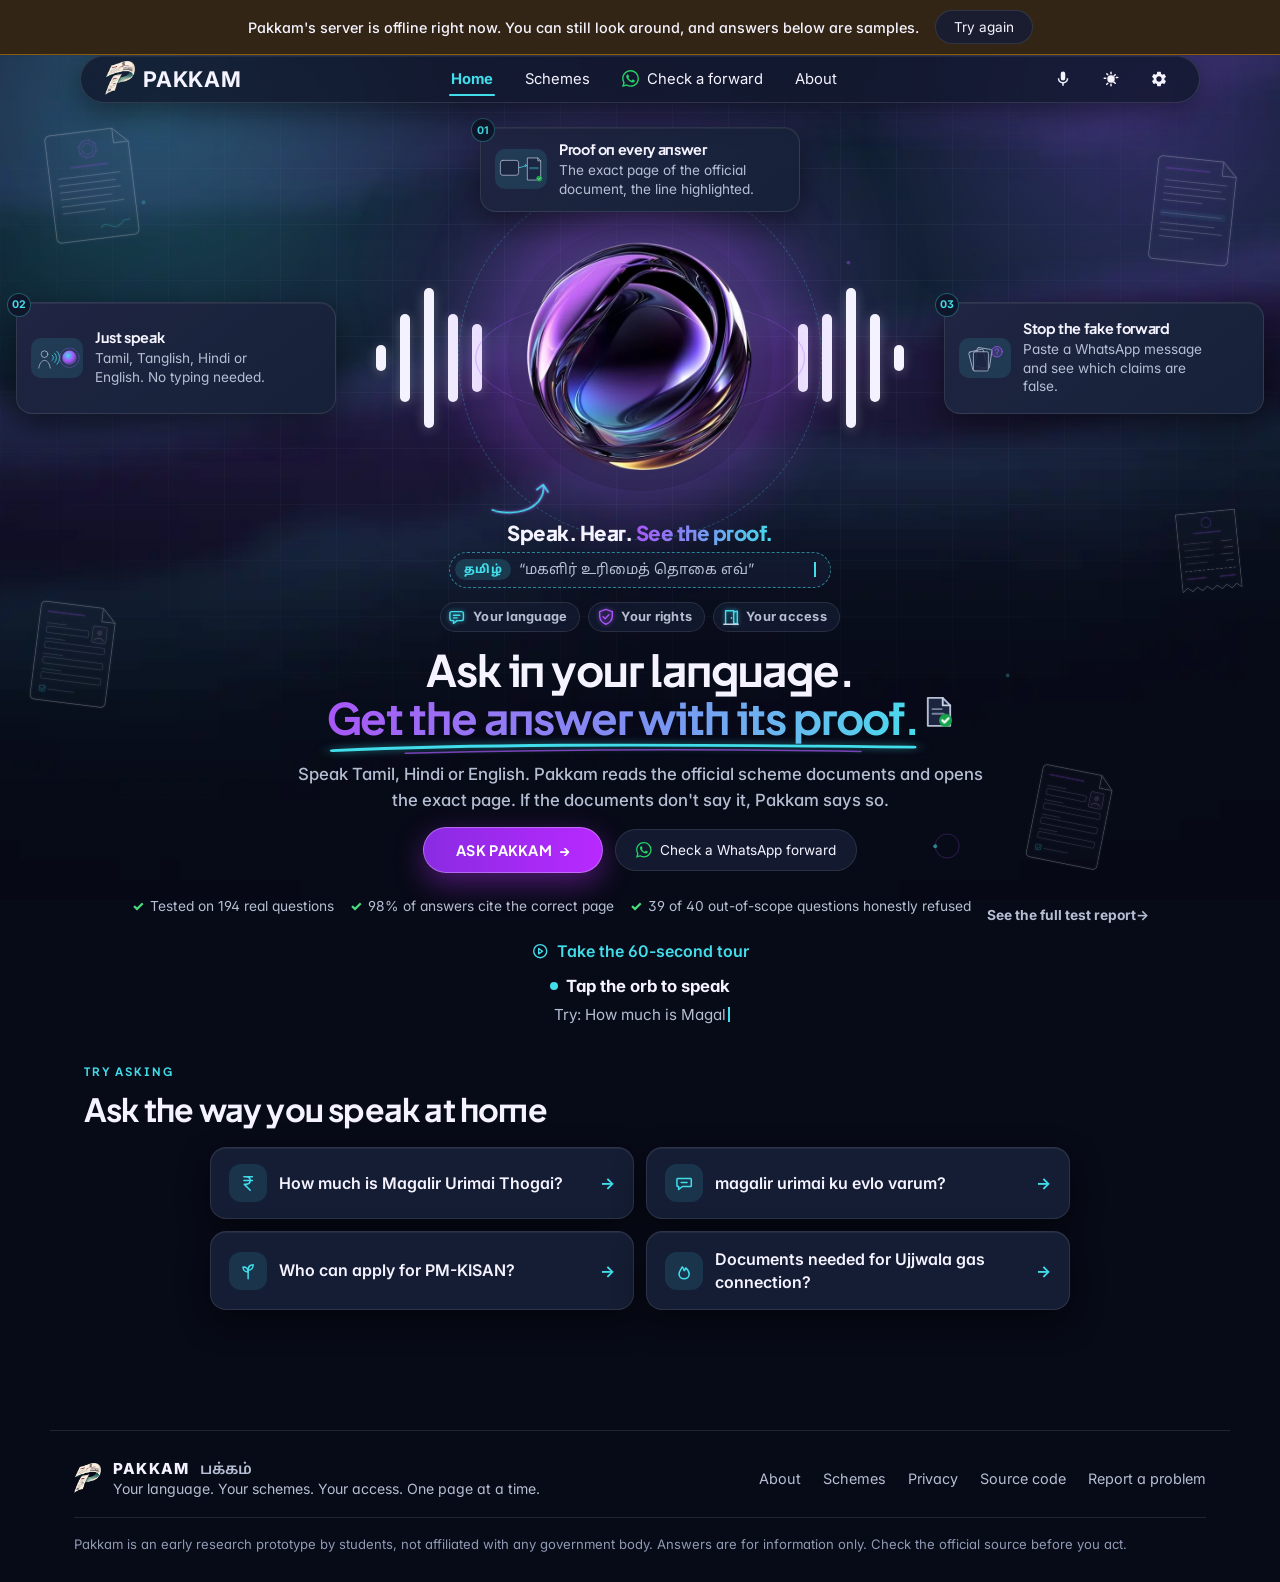
==== commit d28df144: "Lakshmi story script, illustrations and new tagline "Speak. Hear. See the proof." Co-Authored-By: Cl" ====
--- a/web/index.html
+++ b/web/index.html
@@ -167,7 +167,7 @@
       <!-- Hero Copy & CTA -->
       <div class="hero-copy">
         <div class="orb-slogan">
-          <p class="slogan-line"><span data-i18n="slogan.a">Tap.</span> <span data-i18n="slogan.b">Ask.</span> <span class="slogan-grad" data-i18n="slogan.c">See the proof.</span></p>
+          <p class="slogan-line"><span data-i18n="slogan.a">Speak.</span> <span data-i18n="slogan.b">Hear.</span> <span class="slogan-grad" data-i18n="slogan.c">See the proof.</span></p>
           <button type="button" class="slogan-example" id="slogan-example"><span class="ex-tag" aria-hidden="true"></span><span class="ex-text"></span><span class="ex-caret" aria-hidden="true"></span></button>
         </div>
         <ul class="hero-pills" role="list">
--- a/web/Styles/type.css
+++ b/web/Styles/type.css
@@ -85,4 +85,5 @@
 
 /* Team photos on the credit cards (initials stay underneath as the fallback) */
 .credit-avatar { position: relative; overflow: hidden; }
-.credit-avatar img { position: absolute; inset: 0; width: 100%; height: 100%; object-fit: cover; object-position: 50% 25%; border-radius: inherit; }
+.credit-avatar img { position: absolute; inset: 0; width: 100%; height: 100%; object-fit: cover; object-position: 50% 40%; border-radius: inherit; }
+.credit-link svg { fill: none; stroke: currentColor; }
